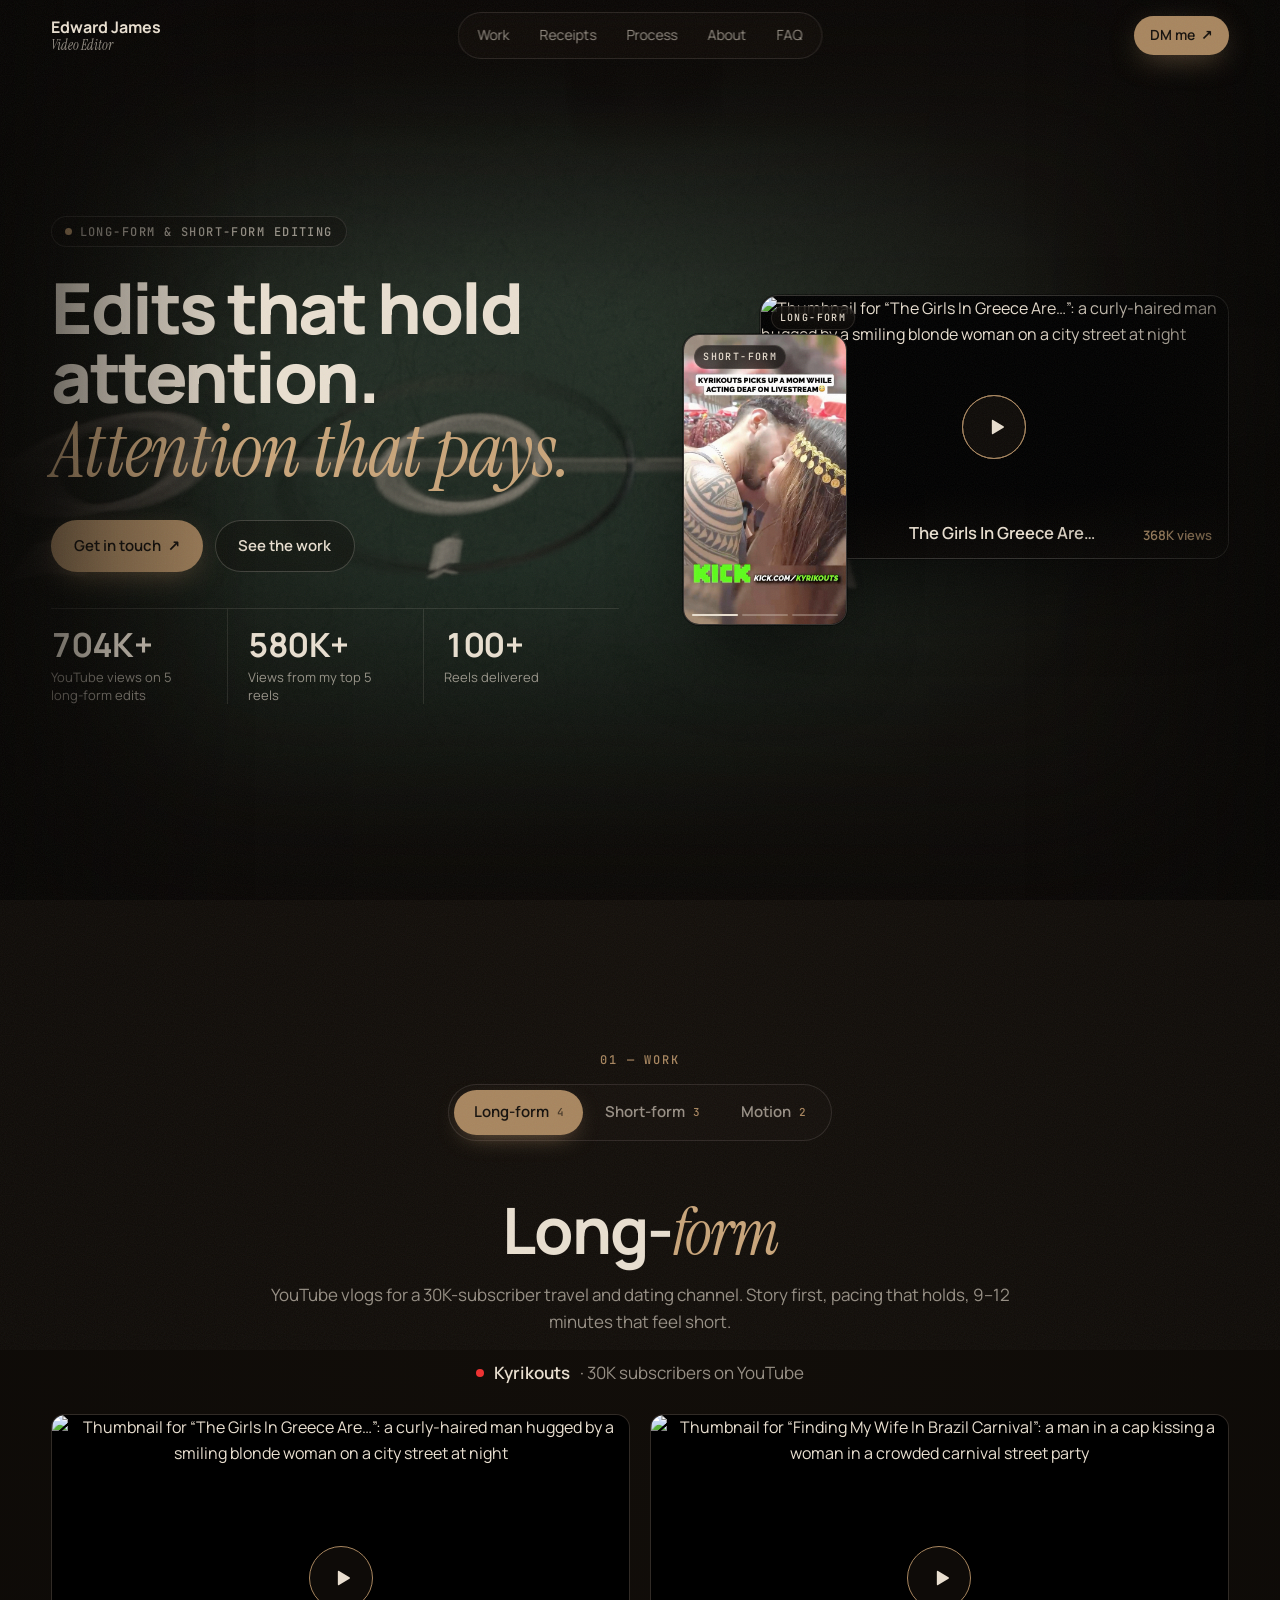
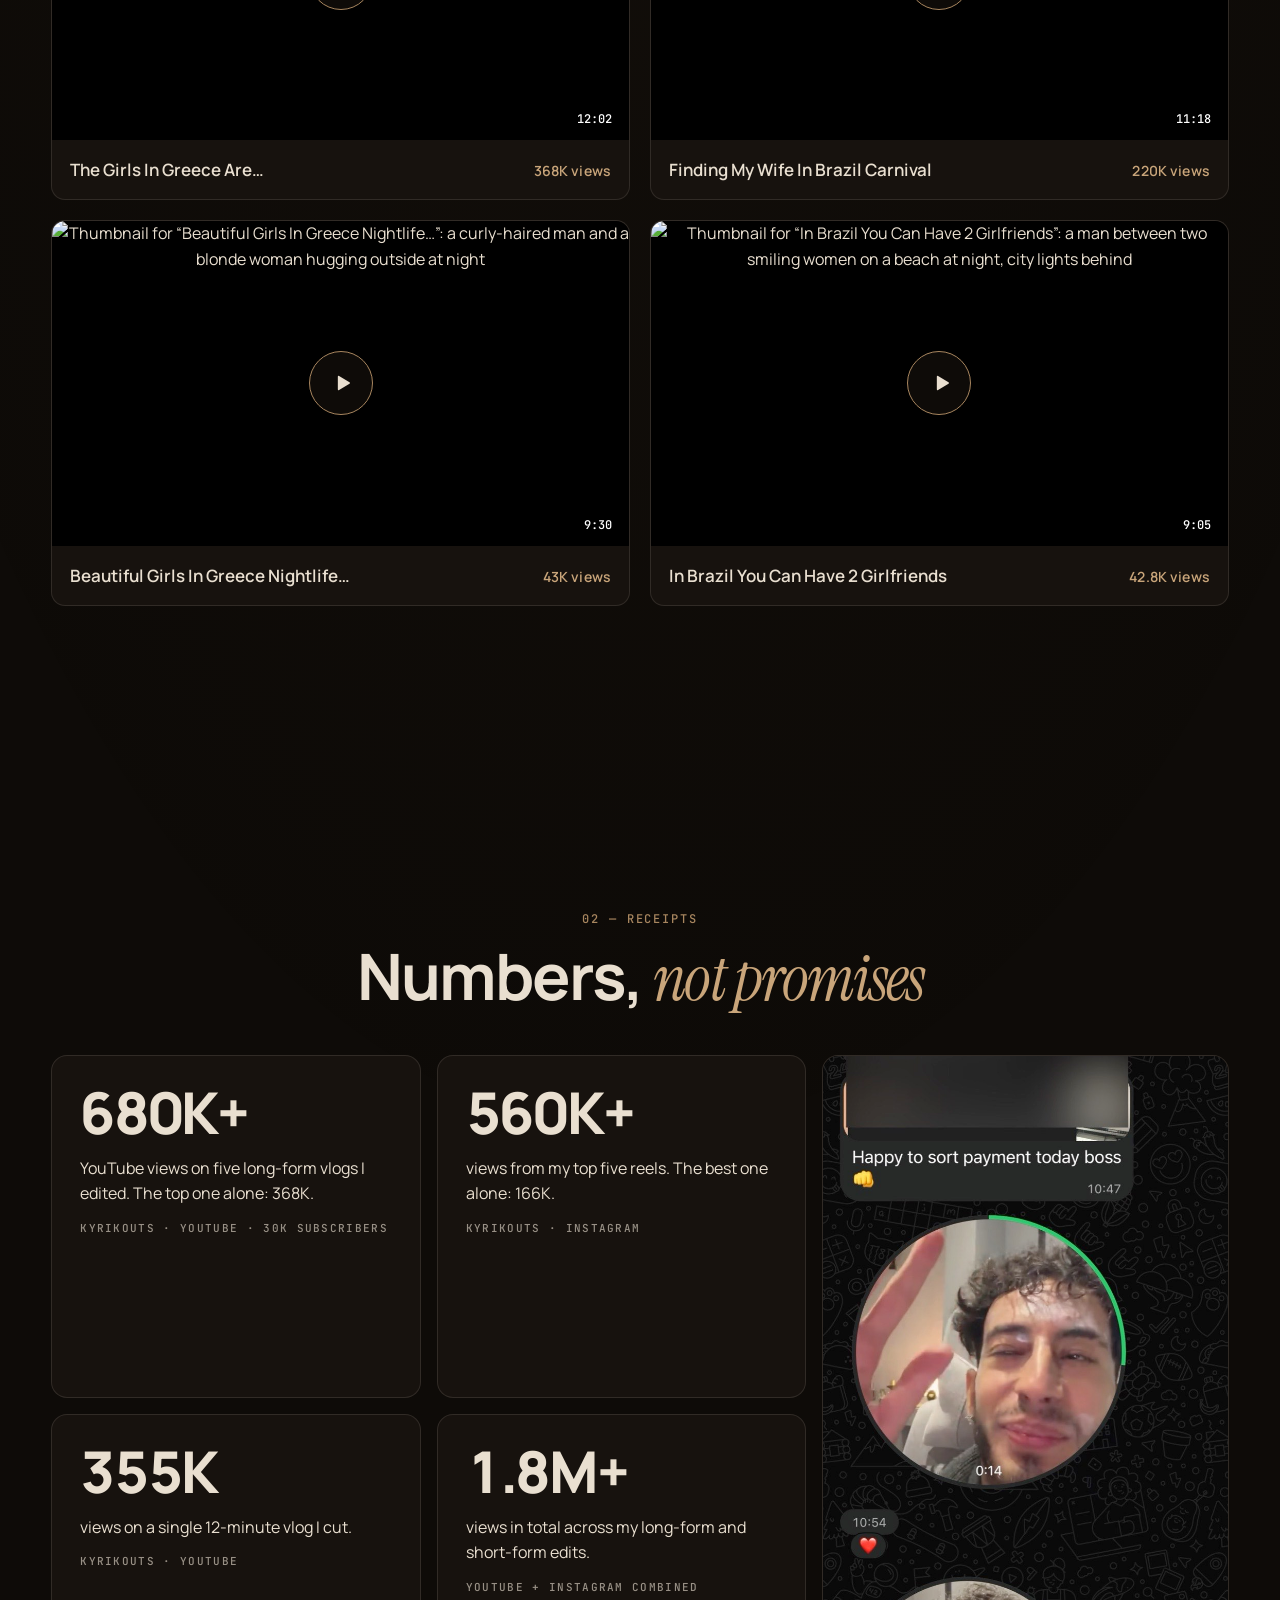
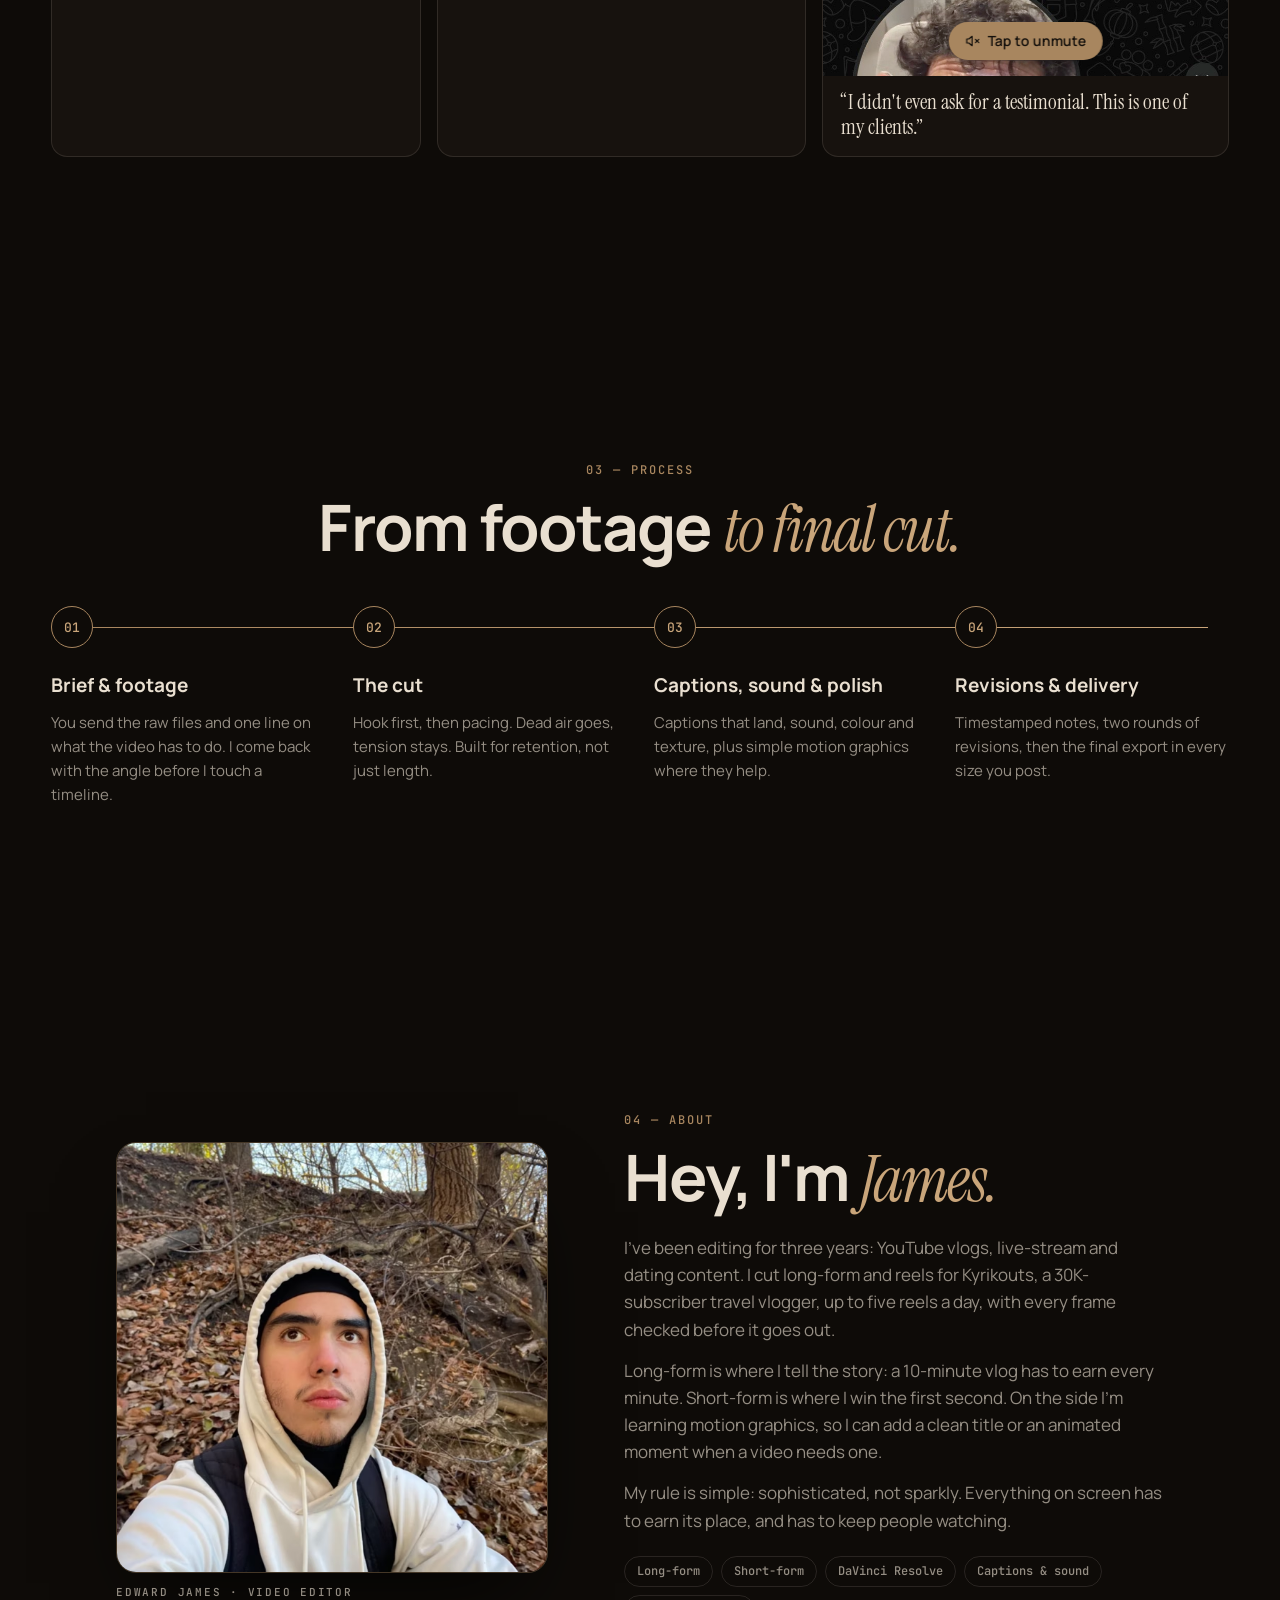
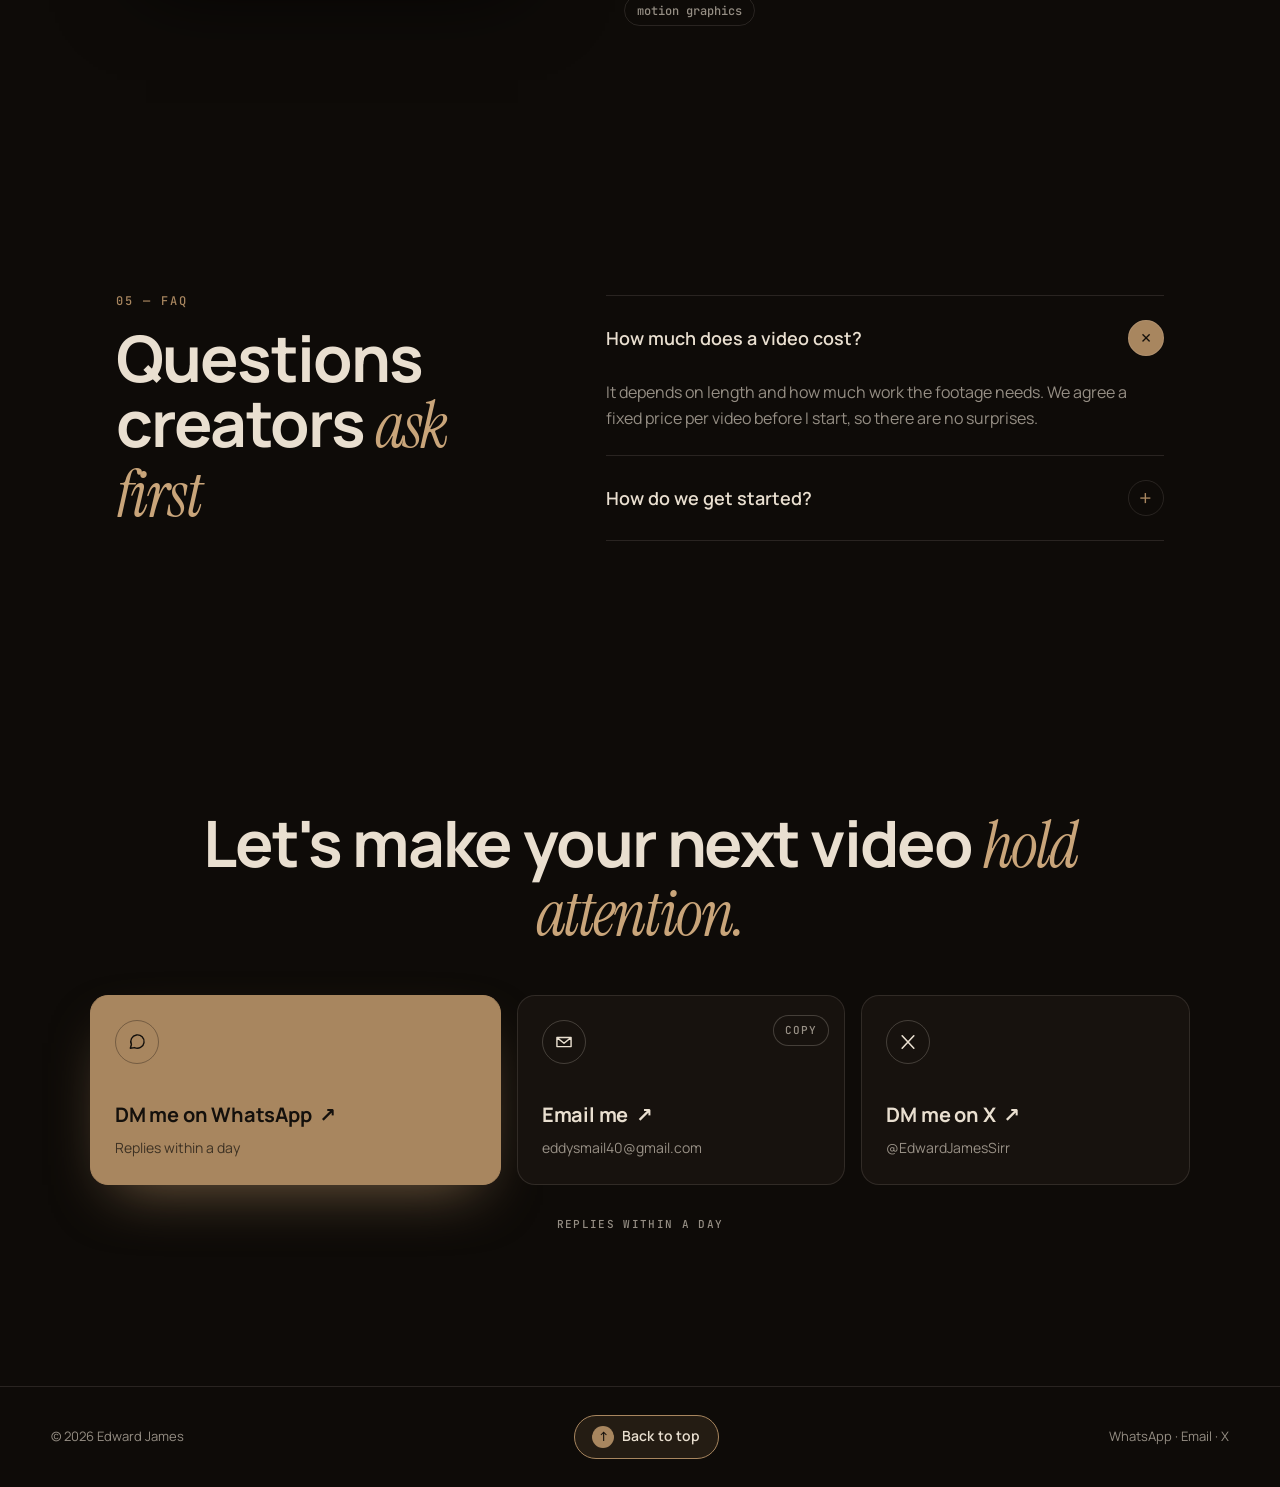
==== index.html @ 80177b82 "Add files via upload" ====
<!doctype html>
<html lang="en">
<head>
<meta charset="utf-8">
<meta name="viewport" content="width=device-width, initial-scale=1">
<title>Edward James — Video Editor for YouTube Long-form &amp; Reels</title>
<meta name="description" content="Video editor for YouTube creators: long-form vlogs and short-form reels. 704K+ YouTube views on 5 long-form edits.">
<meta name="author" content="Edward James">
<!-- TODO(James): once the site has its real web address, replace YOUR-DOMAIN below, then remove the comment markers
     so these three lines go live (search engines and link previews need full https:// addresses):
<link rel="canonical" href="https://YOUR-DOMAIN/">
<meta property="og:url" content="https://YOUR-DOMAIN/">
<meta property="og:image" content="https://YOUR-DOMAIN/img/pool-payoff.jpg">
     and change twitter:image below to https://YOUR-DOMAIN/img/pool-payoff.jpg too. Then delete the relative og:image line below. -->
<meta property="og:type" content="website">
<meta property="og:site_name" content="Edward James — Video Editor">
<meta property="og:locale" content="en_US">
<meta property="og:title" content="Edward James — Video Editor">
<meta property="og:description" content="Edits that hold attention. Attention that pays. 704K+ YouTube views on 5 long-form edits.">
<meta property="og:image" content="img/pool-payoff.jpg">
<meta property="og:image:width" content="1400">
<meta property="og:image:height" content="787">
<meta property="og:image:alt" content="“Motion that feels right.” title card with @EdwardJamesSirr over a dark pool table">
<meta name="twitter:card" content="summary_large_image">
<meta name="twitter:creator" content="@EdwardJamesSirr">
<meta name="twitter:title" content="Edward James — Video Editor">
<meta name="twitter:description" content="Edits that hold attention. Attention that pays. 704K+ YouTube views on 5 long-form edits.">
<meta name="twitter:image" content="img/pool-payoff.jpg">
<meta name="theme-color" content="#0E0B08">
<!-- TODO(James): once the domain is known, add "url": "https://YOUR-DOMAIN/" to both entries below, and "image": "https://YOUR-DOMAIN/img/james-portrait.jpg" to the Person -->
<script type="application/ld+json">
{
 "@context": "https://schema.org",
 "@graph": [
  {
   "@type": "Person",
   "@id": "#person",
   "name": "Edward James",
   "jobTitle": "Video Editor",
   "description": "Video editor with three years of experience editing YouTube vlogs, live-stream and dating content. Edits long-form videos and reels for Kyrikouts, a 30K-subscriber travel vlogger.",
   "email": "mailto:eddysmail40@gmail.com",
   "sameAs": [
    "https://x.com/EdwardJamesSirr"
   ],
   "knowsAbout": [
    "Long-form video editing",
    "Short-form video editing",
    "DaVinci Resolve",
    "Captions",
    "Sound",
    "Motion graphics"
   ]
  },
  {
   "@type": "ProfessionalService",
   "@id": "#service",
   "name": "Edward James — Video Editor",
   "description": "Long-form and short-form video editing for creators. Two rounds of revisions on every long-form video.",
   "founder": {
    "@id": "#person"
   },
   "email": "mailto:eddysmail40@gmail.com",
   "sameAs": [
    "https://x.com/EdwardJamesSirr",
    "https://wa.me/526651660117"
   ],
   "serviceType": [
    "Long-form YouTube video editing",
    "Short-form reel editing",
    "Motion graphics"
   ]
  }
 ]
}
</script>
<link rel="icon" href="data:image/svg+xml,%3Csvg xmlns='http://www.w3.org/2000/svg' viewBox='0 0 64 64'%3E%3Crect width='64' height='64' rx='14' fill='%2314100C'/%3E%3Ctext x='50%25' y='56%25' text-anchor='middle' dominant-baseline='middle' font-family='Georgia,serif' font-style='italic' font-size='34' fill='%23C9A57A'%3EEJ%3C/text%3E%3C/svg%3E">
<link rel="preconnect" href="https://fonts.googleapis.com">
<link rel="preconnect" href="https://fonts.gstatic.com" crossorigin>
<link rel="preconnect" href="https://i.ytimg.com">
<!-- the one image worth fetching first: the big thumbnail on the first screen -->
<link rel="preload" as="image" href="https://i.ytimg.com/vi_webp/gHMUC5wiWVQ/maxresdefault.webp" fetchpriority="high">
<link href="https://fonts.googleapis.com/css2?family=Instrument+Serif:ital@0;1&family=Manrope:wght@400;500;600;700;800&family=JetBrains+Mono:wght@400;500&display=swap" rel="stylesheet">
<link rel="stylesheet" href="style.css?v=26">
</head>
<body>
<!-- icons, drawn once and reused -->
<svg width="0" height="0" style="position:absolute" aria-hidden="true">
  <symbol id="i-play" viewBox="0 0 24 24"><path fill="currentColor" d="M7 4.5v15a1 1 0 0 0 1.5.86l12.5-7.5a1 1 0 0 0 0-1.72L8.5 3.64A1 1 0 0 0 7 4.5z"/></symbol>
  <symbol id="i-mute" viewBox="0 0 24 24"><path fill="none" stroke="currentColor" stroke-width="1.8" stroke-linecap="round" stroke-linejoin="round" d="M11 5 6 9H3v6h3l5 4V5zM16 9.5l5 5M21 9.5l-5 5"/></symbol>
  <symbol id="i-sound" viewBox="0 0 24 24"><path fill="none" stroke="currentColor" stroke-width="1.8" stroke-linecap="round" stroke-linejoin="round" d="M11 5 6 9H3v6h3l5 4V5zM15.5 8.5a5 5 0 0 1 0 7M18.5 5.5a9 9 0 0 1 0 13"/></symbol>
  <symbol id="i-expand" viewBox="0 0 24 24"><path fill="none" stroke="currentColor" stroke-width="1.8" stroke-linecap="round" stroke-linejoin="round" d="M14 4h6v6M20 4l-7 7M10 20H4v-6M4 20l7-7"/></symbol>
  <symbol id="i-close" viewBox="0 0 24 24"><path fill="none" stroke="currentColor" stroke-width="1.8" stroke-linecap="round" d="M5 5l14 14M19 5 5 19"/></symbol>
  <symbol id="i-left" viewBox="0 0 24 24"><path fill="none" stroke="currentColor" stroke-width="1.8" stroke-linecap="round" stroke-linejoin="round" d="M15 5l-7 7 7 7"/></symbol>
  <symbol id="i-right" viewBox="0 0 24 24"><path fill="none" stroke="currentColor" stroke-width="1.8" stroke-linecap="round" stroke-linejoin="round" d="M9 5l7 7-7 7"/></symbol>
  <symbol id="i-chat" viewBox="0 0 24 24"><path fill="none" stroke="currentColor" stroke-width="1.7" stroke-linecap="round" stroke-linejoin="round" d="M4 19.5 5.3 15A8 8 0 1 1 9 18.7L4 19.5z"/></symbol>
  <symbol id="i-mail" viewBox="0 0 24 24"><path fill="none" stroke="currentColor" stroke-width="1.7" stroke-linecap="round" stroke-linejoin="round" d="M3.5 6.5h17v11h-17zM4 7l8 6.5L20 7"/></symbol>
  <symbol id="i-x" viewBox="0 0 24 24"><path fill="none" stroke="currentColor" stroke-width="1.9" stroke-linecap="round" d="M5 4.5l14 15M19 4.5l-14 15"/></symbol>
</svg>

<div class="grain" aria-hidden="true"></div>
<div class="side-vignette" aria-hidden="true"></div>
<div class="tc hide" aria-hidden="true"><b>00:00:00:00</b><span>Intro</span></div>

<header class="nav" id="nav">
  <a class="brand" href="#top">Edward James<small>Video Editor</small></a>
  <nav class="links" aria-label="Sections">
    <span class="pill" aria-hidden="true"></span>
    <a href="#work">Work</a><a href="#receipts">Receipts</a><a href="#process">Process</a><a href="#about">About</a><a href="#faq">FAQ</a>
  </nav>
  <div class="nav-right">
    <a class="btn btn-solid btn-sm" href="https://wa.me/526651660117" target="_blank" rel="noopener">DM me <span class="arr">↗</span></a>
    <button class="burger" type="button" aria-label="Open menu" aria-expanded="false" aria-controls="menu"><span></span><span></span></button>
  </div>
</header>

<div class="menu" id="menu" aria-hidden="true">
  <nav aria-label="Menu">
    <a href="#work" style="--i:0"><small>01</small>Work</a>
    <a href="#receipts" style="--i:1"><small>02</small>Receipts</a>
    <a href="#process" style="--i:2"><small>03</small>Process</a>
    <a href="#about" style="--i:3"><small>04</small>About</a>
    <a href="#faq" style="--i:4"><small>05</small>FAQ</a>
    <a href="#contact" style="--i:5"><small>06</small>Get in touch</a>
  </nav>
  <a class="btn btn-solid" href="https://wa.me/526651660117" target="_blank" rel="noopener">DM me on WhatsApp <span class="arr">↗</span></a>
</div>

<!-- phone only: contact bar within thumb reach -->
<div class="dock"><a class="btn btn-ghost" href="#work">See the work</a><a class="btn btn-solid" href="https://wa.me/526651660117" target="_blank" rel="noopener">DM me on WhatsApp <span class="arr">↗</span></a></div>

<main>
<section class="hero" id="top">
  <div class="hero-bg" aria-hidden="true"><img src="img/pool-crane.jpg" alt="" width="1400" height="787" decoding="async"></div>
  <div class="hero-grid">
    <div class="hero-copy">
      <p class="badge"><span class="dot"></span>Long-form &amp; short-form editing</p>
      <h1><span class="ln"><span>Edits that hold attention.</span></span><span class="ln"><span><em>Attention that pays.</em></span></span></h1>
      <div class="ctas">
        <a class="btn btn-solid" href="#contact">Get in touch <span class="arr">↗</span></a>
        <a class="btn btn-ghost" href="#work">See the work</a>
      </div>
    </div>
    <div class="hero-visual" id="heroVisual">
      <button class="hv hv-wide" type="button" data-open="long:0" aria-label="Play The Girls In Greece Are…">
        <img src="https://i.ytimg.com/vi_webp/gHMUC5wiWVQ/maxresdefault.webp" alt="Thumbnail for “The Girls In Greece Are…”: a curly-haired man hugged by a smiling blonde woman on a city street at night" width="1280" height="720" fetchpriority="high">
        <span class="hv-tag">Long-form</span>
        <span class="play"><svg><use href="#i-play"/></svg></span>
        <span class="hv-cap"><b>The Girls In Greece Are…</b><span>368K views</span></span>
      </button>
      <button class="hv hv-tall" type="button" data-open="short:0" aria-label="Open short-form reel">
        <video class="auto" src="video/reel-br21.mp4" poster="img/poster-reel-br21-opt.jpg" muted loop playsinline webkit-playsinline disablepictureinpicture disableremoteplayback preload="metadata"></video>
        <span class="hv-tag">Short-form</span>
        <span class="hv-bars" aria-hidden="true"><i></i><i></i><i></i></span>
      </button>
    </div>
    <div class="stats">
      <div class="stat"><b data-count>704K+</b><span>YouTube views on 5 long-form edits</span></div>
      <div class="stat"><b data-count>580K+</b><span>Views from my top 5 reels</span></div>
      <div class="stat"><b>100+</b><span>Reels delivered</span></div>
    </div>
  </div>
</section>

<div class="paper">
<section class="work" id="work">
  <p class="kicker">01 — Work</p>
  <div class="tabs" role="tablist" aria-label="Type of work">
    <span class="tab-pill" aria-hidden="true"></span>
    <button role="tab" type="button" id="tab-long" data-tab="long" aria-controls="panel-long" aria-selected="true">Long-form <i>4</i></button>
    <button role="tab" type="button" id="tab-short" data-tab="short" aria-controls="panel-short" aria-selected="false" tabindex="-1">Short-form <i>3</i></button>
    <button role="tab" type="button" id="tab-motion" data-tab="motion" aria-controls="panel-motion" aria-selected="false" tabindex="-1">Motion <i>2</i></button>
  </div>

  <div class="panel" id="panel-long" role="tabpanel" aria-labelledby="tab-long">
    <header class="sec-head"><h2>Long-<em>form</em></h2><p class="lede">YouTube vlogs for a 30K-subscriber travel and dating channel. Story first, pacing that holds, 9–12 minutes that feel short.</p></header>
    <p class="channel"><span class="ch-dot"></span>Kyrikouts <span>· 30K subscribers on YouTube</span></p>
    <div class="yt-grid">
      <figure class="yt" data-id="gHMUC5wiWVQ" data-title="The Girls In Greece Are…" data-meta="368K views"><button class="yt-play" type="button" aria-label="Play The Girls In Greece Are…"><img src="https://i.ytimg.com/vi_webp/gHMUC5wiWVQ/maxresdefault.webp" alt="Thumbnail for “The Girls In Greece Are…”: a curly-haired man hugged by a smiling blonde woman on a city street at night" width="1280" height="720" loading="lazy" decoding="async"><span class="play"><svg><use href="#i-play"/></svg></span><span class="yt-len">12:02</span></button><figcaption><b>The Girls In Greece Are…</b><span>368K views</span></figcaption></figure>
      <figure class="yt" data-id="cACDDoXL3iA" data-title="Finding My Wife In Brazil Carnival" data-meta="220K views"><button class="yt-play" type="button" aria-label="Play Finding My Wife In Brazil Carnival"><img src="https://i.ytimg.com/vi/cACDDoXL3iA/hqdefault.jpg" alt="Thumbnail for “Finding My Wife In Brazil Carnival”: a man in a cap kissing a woman in a crowded carnival street party" width="480" height="360" loading="lazy" decoding="async"><span class="play"><svg><use href="#i-play"/></svg></span><span class="yt-len">11:18</span></button><figcaption><b>Finding My Wife In Brazil Carnival</b><span>220K views</span></figcaption></figure>
      <figure class="yt" data-id="vGxY3tZW05o" data-title="Beautiful Girls In Greece Nightlife…" data-meta="43K views"><button class="yt-play" type="button" aria-label="Play Beautiful Girls In Greece Nightlife…"><img src="https://i.ytimg.com/vi/vGxY3tZW05o/hqdefault.jpg" alt="Thumbnail for “Beautiful Girls In Greece Nightlife…”: a curly-haired man and a blonde woman hugging outside at night" width="480" height="360" loading="lazy" decoding="async"><span class="play"><svg><use href="#i-play"/></svg></span><span class="yt-len">9:30</span></button><figcaption><b>Beautiful Girls In Greece Nightlife…</b><span>43K views</span></figcaption></figure>
      <figure class="yt" data-id="by2yaOB07Ww" data-title="In Brazil You Can Have 2 Girlfriends" data-meta="42.8K views"><button class="yt-play" type="button" aria-label="Play In Brazil You Can Have 2 Girlfriends"><img src="https://i.ytimg.com/vi/by2yaOB07Ww/hqdefault.jpg" alt="Thumbnail for “In Brazil You Can Have 2 Girlfriends”: a man between two smiling women on a beach at night, city lights behind" width="480" height="360" loading="lazy" decoding="async"><span class="play"><svg><use href="#i-play"/></svg></span><span class="yt-len">9:05</span></button><figcaption><b>In Brazil You Can Have 2 Girlfriends</b><span>42.8K views</span></figcaption></figure>
    </div>
    <div class="dots" aria-hidden="true"><i class="on"></i><i></i><i></i><i></i></div>
  </div>

  <div class="panel" id="panel-short" role="tabpanel" aria-labelledby="tab-short" hidden>
    <header class="sec-head"><h2>Short-<em>form</em></h2><p class="lede">Vertical reels for the same creator's Instagram: hooks in the first second, captions that land, cut for retention.</p></header>
    <div class="reel-grid">
      <figure class="clip tall" data-src="video/reel-br21.mp4" data-poster="img/poster-reel-br21-opt.jpg" data-title="Picks up a mom while acting deaf" data-meta="166K+ views"><div class="clip-media"><video class="auto" src="video/reel-br21.mp4" data-poster-late="img/poster-reel-br21-opt.jpg" muted loop playsinline webkit-playsinline disablepictureinpicture disableremoteplayback preload="none"></video><button class="expand" type="button" aria-label="Open full screen"><svg><use href="#i-expand"/></svg></button><button class="snd" type="button" aria-label="Unmute" aria-pressed="false"><span class="snd-off"><svg><use href="#i-mute"/></svg></span><span class="snd-on"><svg><use href="#i-sound"/></svg></span></button></div><figcaption><b>Picks up a mom while acting deaf</b><span>166K+ views</span></figcaption></figure>
      <figure class="clip tall" data-src="video/reel-br42.mp4" data-poster="img/poster-reel-br42-opt.jpg" data-title="Kisses 2 girls in under 30 seconds" data-meta="113K+ views"><div class="clip-media"><video class="auto" src="video/reel-br42.mp4" data-poster-late="img/poster-reel-br42-opt.jpg" muted loop playsinline webkit-playsinline disablepictureinpicture disableremoteplayback preload="none"></video><button class="expand" type="button" aria-label="Open full screen"><svg><use href="#i-expand"/></svg></button><button class="snd" type="button" aria-label="Unmute" aria-pressed="false"><span class="snd-off"><svg><use href="#i-mute"/></svg></span><span class="snd-on"><svg><use href="#i-sound"/></svg></span></button></div><figcaption><b>Kisses 2 girls in under 30 seconds</b><span>113K+ views</span></figcaption></figure>
      <figure class="clip tall" data-src="video/reel-br40.mp4" data-poster="img/poster-reel-br40-opt.jpg" data-title="Kisses 4 girls in just 7 minutes" data-meta="83.8K+ views"><div class="clip-media"><video class="auto" src="video/reel-br40.mp4" data-poster-late="img/poster-reel-br40-opt.jpg" muted loop playsinline webkit-playsinline disablepictureinpicture disableremoteplayback preload="none"></video><button class="expand" type="button" aria-label="Open full screen"><svg><use href="#i-expand"/></svg></button><button class="snd" type="button" aria-label="Unmute" aria-pressed="false"><span class="snd-off"><svg><use href="#i-mute"/></svg></span><span class="snd-on"><svg><use href="#i-sound"/></svg></span></button></div><figcaption><b>Kisses 4 girls in just 7 minutes</b><span>83.8K+ views</span></figcaption></figure>
    </div>
    <div class="dots" aria-hidden="true"><i class="on"></i><i></i><i></i></div>
  </div>

  <div class="panel" id="panel-motion" role="tabpanel" aria-labelledby="tab-motion" hidden>
    <header class="sec-head side-head"><p class="kicker">On the side</p><h3>A little <em>motion</em></h3><p class="lede">Something I'm learning alongside the editing: small motion pieces in DaVinci Resolve. I bring it into a video when it helps, like a clean title, a graph or an animated moment, never just for show.</p></header>
    <div class="side-row">
      <figure class="clip wide" data-src="video/launch-full.mp4" data-poster="img/poster-launch-full-opt.jpg" data-title="James Launch" data-silent><div class="clip-media"><video class="auto" src="video/launch-full.mp4" data-poster-late="img/poster-launch-full-opt.jpg" muted loop playsinline webkit-playsinline disablepictureinpicture disableremoteplayback preload="none"></video><button class="expand" type="button" aria-label="Open full screen"><svg><use href="#i-expand"/></svg></button></div><figcaption>James Launch</figcaption></figure>
      <figure class="clip wide" data-src="video/pool-table.mp4" data-poster="img/poster-pool-table-opt.jpg" data-title="Motion that feels right" data-silent><div class="clip-media"><video class="auto" src="video/pool-table.mp4" data-poster-late="img/poster-pool-table-opt.jpg" muted loop playsinline webkit-playsinline disablepictureinpicture disableremoteplayback preload="none"></video><button class="expand" type="button" aria-label="Open full screen"><svg><use href="#i-expand"/></svg></button></div><figcaption>Motion that <em>feels</em> right</figcaption></figure>
    </div>
  </div>
</section>

<section class="receipts" id="receipts">
  <header class="sec-head"><p class="kicker">02 — Receipts</p><h2>Numbers, <em>not promises</em></h2></header>
  <div class="receipt-grid">
    <article class="card glow"><p class="big" data-count>704K+</p><p>YouTube views on five long-form vlogs I edited. The top one alone: 368K.</p><p class="meta">Kyrikouts · YouTube · 30K subscribers</p></article>
    <article class="card glow"><p class="big" data-count>580K+</p><p>views from my top five reels. The best one alone: 166K.</p><p class="meta">Kyrikouts · Instagram</p></article>
    <article class="card glow"><p class="big" data-count>368K</p><p>views on a single 12-minute vlog I cut.</p><p class="meta">Kyrikouts · YouTube</p></article>
    <article class="card glow"><p class="big big-land" data-count data-decimals="1" data-dur="950">1.8M+</p><p>views in total across my long-form and short-form edits.</p><p class="meta">YouTube + Instagram combined</p></article>
    <figure class="card quote video-card"><div class="clip-media"><video class="auto" data-sound="on" src="video/testimonial.mp4" data-poster-late="img/client-voice-opt.jpg" muted loop playsinline webkit-playsinline disablepictureinpicture disableremoteplayback preload="none"></video><button class="snd snd-big" type="button" aria-label="Unmute" aria-pressed="false"><span class="snd-off"><svg><use href="#i-mute"/></svg> Tap to unmute</span><span class="snd-on"><svg><use href="#i-sound"/></svg> Sound on</span></button></div><figcaption><p>“I didn't even ask for a testimonial. This is one of my clients.”</p></figcaption></figure>
  </div>
</section>

<section class="process" id="process">
  <header class="sec-head"><p class="kicker">03 — Process</p><h2>From footage <em>to final cut.</em></h2></header>
  <ol class="steps">
    <span class="rail" aria-hidden="true"><i></i></span>
    <li><span class="n">01</span><h3>Brief &amp; footage</h3><p>You send the raw files and one line on what the video has to do. I come back with the angle before I touch a timeline.</p></li>
    <li><span class="n">02</span><h3>The cut</h3><p>Hook first, then pacing. Dead air goes, tension stays. Built for retention, not just length.</p></li>
    <li><span class="n">03</span><h3>Captions, sound &amp; polish</h3><p>Captions that land, sound, colour and texture, plus simple motion graphics where they help.</p></li>
    <li><span class="n">04</span><h3>Revisions &amp; delivery</h3><p>Timestamped notes, two rounds of revisions, then the final export in every size you post.</p></li>
  </ol>
</section>

<section class="about" id="about">
  <figure class="portrait"><picture><source type="image/avif" srcset="img/james-portrait-600.avif 600w, img/james-portrait.avif 1000w" sizes="(max-width:640px) 190px, (max-width:860px) 340px, 470px"><img src="img/james-portrait.jpg" srcset="img/james-portrait-600.jpg 600w, img/james-portrait.jpg 1000w" sizes="(max-width:640px) 190px, (max-width:860px) 340px, 470px" alt="Edward James, video editor, in a white hoodie and black beanie in autumn woods" width="1000" height="1000" loading="lazy" decoding="async"></picture><figcaption>Edward James · Video Editor</figcaption></figure>
  <div class="about-copy">
    <p class="kicker">04 — About</p>
    <h2>Hey, I'm <em>James.</em></h2>
    <p>I've been editing for three years: YouTube vlogs, live-stream and dating content. I cut long-form and reels for Kyrikouts, a 30K-subscriber travel vlogger, up to five reels a day, with every frame checked before it goes out.</p>
    <p>Long-form is where I tell the story: a 10-minute vlog has to earn every minute. Short-form is where I win the first second. On the side I'm learning motion graphics, so I can add a clean title or an animated moment when a video needs one.</p>
    <p>My rule is simple: sophisticated, not sparkly. Everything on screen has to earn its place, and has to keep people watching.</p>
    <ul class="chips"><li>Long-form</li><li>Short-form</li><li>DaVinci Resolve</li><li>Captions &amp; sound</li><li>motion graphics</li></ul>
  </div>
</section>

<section class="faq" id="faq">
  <header class="sec-head"><p class="kicker">05 — FAQ</p><h2>Questions creators <em>ask first</em></h2></header>
  <div class="faq-list">
    <details open><summary>How much does a video cost?</summary><p>It depends on length and how much work the footage needs. We agree a fixed price per video before I start, so there are no surprises.</p></details>
    <details><summary>How do we get started?</summary><p>Message me on <a class="faq-link" href="https://wa.me/526651660117" target="_blank" rel="noopener">WhatsApp</a>, <a class="faq-link" href="mailto:eddysmail40@gmail.com">email</a> or <a class="faq-link" href="https://x.com/EdwardJamesSirr" target="_blank" rel="noopener">X</a>. Tell me what the video is about and what you want it to do. I'll reply within a day, and then you send me the footage.</p></details>
  </div>
</section>

<section class="final" id="contact">
  <h2>Let's make your next video <em>hold attention.</em></h2>
  <div class="contact-grid">
    <a class="contact-card primary" href="https://wa.me/526651660117" target="_blank" rel="noopener"><span class="ico"><svg><use href="#i-chat"/></svg></span><b>DM me on WhatsApp <span class="arr">↗</span></b><span class="sub">Replies within a day</span></a>
    <div class="contact-wrap">
      <a class="contact-card glow" href="mailto:eddysmail40@gmail.com"><span class="ico"><svg><use href="#i-mail"/></svg></span><b>Email me <span class="arr">↗</span></b><span class="sub">eddysmail40@gmail.com</span></a>
      <button class="copy" type="button" data-copy="eddysmail40@gmail.com">Copy</button>
    </div>
    <a class="contact-card glow" href="https://x.com/EdwardJamesSirr" target="_blank" rel="noopener"><span class="ico"><svg><use href="#i-x"/></svg></span><b>DM me on X <span class="arr">↗</span></b><span class="sub">@EdwardJamesSirr</span></a>
  </div>
  <p class="meta">Replies within a day</p>
</section>

<footer class="foot"><span>© 2026 Edward James</span><a class="totop" href="#top" aria-label="Back to top"><span class="totop-arrow" aria-hidden="true">↑</span>Back to top</a><span><a href="https://wa.me/526651660117" target="_blank" rel="noopener">WhatsApp</a> · <a href="mailto:eddysmail40@gmail.com">Email</a> · <a href="https://x.com/EdwardJamesSirr" target="_blank" rel="noopener">X</a></span></footer>
</div>
</main>

<!-- full-screen player -->
<div class="lb" id="lb" role="dialog" aria-modal="true" aria-label="Video player" aria-hidden="true">
  <button class="lb-btn lb-close" type="button" aria-label="Close"><svg><use href="#i-close"/></svg></button>
  <button class="lb-btn lb-prev" type="button" aria-label="Previous video"><svg><use href="#i-left"/></svg></button>
  <div class="lb-stage wide"></div>
  <button class="lb-btn lb-next" type="button" aria-label="Next video"><svg><use href="#i-right"/></svg></button>
  <p class="lb-cap"><b></b><span></span><i></i></p>
</div>

<script>
(()=>{
  const $=(s,r=document)=>r.querySelector(s), $$=(s,r=document)=>[...r.querySelectorAll(s)];
  const reduce=matchMedia('(prefers-reduced-motion:reduce)').matches;
  const vh=()=>innerHeight||document.documentElement.clientHeight;

  /* ---- reveal on scroll + autoplay clips on screen ---- */
  const rv=$$('.sec-head,.yt,.clip,.card,.steps li,.about-copy,.portrait,.faq-list,.final h2,.contact-grid>*,.tabs');
  rv.forEach(el=>{el.classList.add('rv');const sibs=[...el.parentElement.children].filter(c=>c.tagName===el.tagName);el.style.setProperty('--d',Math.min(sibs.indexOf(el),5)*70+'ms')});
  $$('.marquee .track').forEach(t=>{t.innerHTML+=t.innerHTML});
  const vids=$$('video.auto'), counts=$$('[data-count]'), steps=$('.steps');
  /* posters for videos you can't see yet (other tabs, the testimonial further down) load later, so the first screen loads faster on phones */
  const latePoster=v=>{if(v.dataset.posterLate){v.poster=v.dataset.posterLate;v.removeAttribute('data-poster-late')}};
  const lateBelow=$$('.receipts video[data-poster-late]');
  if('IntersectionObserver' in window){const pio=new IntersectionObserver(es=>es.forEach(e=>{if(e.isIntersecting){latePoster(e.target);pio.unobserve(e.target)}}),{rootMargin:'900px 0px'});lateBelow.forEach(v=>pio.observe(v))}else lateBelow.forEach(latePoster);
  addEventListener('load',()=>{const c=navigator.connection;if(c&&c.saveData)return;setTimeout(()=>$$('.panel video[data-poster-late]').forEach(latePoster),2500)});
  let lbOpen=false;
  function onScreen(el,frac,side){const r=el.getBoundingClientRect();if(!r.width||!r.height)return false;const h=vh(),w=innerWidth;const vis=Math.min(r.bottom,h)-Math.max(r.top,0);const visX=Math.min(r.right,w)-Math.max(r.left,0);return vis>Math.min(r.height,h)*frac&&(!side||visX>r.width*.5)}
  function check(){
    rv.forEach(el=>{if(!el.classList.contains('in')&&onScreen(el,.08))el.classList.add('in')});
    if(steps&&!steps.classList.contains('in')&&onScreen(steps,.25))steps.classList.add('in');
    counts.forEach(el=>{if(!el.dataset.done&&onScreen(el,.5))countUp(el)});
    vids.forEach(v=>{if(!lbOpen&&onScreen(v,.35,true)){if(v.paused)start(v)}else if(!v.paused){v.pause()}});
  }
  /* numbers count up to exactly what's written in the page */
  function countUp(el){
    el.dataset.done=1;const m=el.textContent.trim().match(/^(\d+(?:\.\d+)?)(.*)$/);if(!m||reduce)return;
    const end=+m[1],suf=m[2],dec=+(el.dataset.decimals||0),dur=+(el.dataset.dur||1400),t0=performance.now();
    (function tick(t){const p=Math.min((t-t0)/dur,1),e=1-Math.pow(1-p,4);el.textContent=(end*e).toFixed(dec)+suf;
      if(p<1)requestAnimationFrame(tick);
      else{el.textContent=m[0];
        /* the big total lands with a quick blur-out and a bouncy pop back in */
        if(el.classList.contains('big-land')){const card=el.closest('.card');[el,card].forEach(x=>{if(x){x.classList.remove('landed');void x.offsetWidth;x.classList.add('landed')}})}}})(t0);
  }
  /* the testimonial tries to play WITH sound; browsers only allow that after a tap/click,
     so if it's blocked it plays muted and the button stays up. First tap anywhere turns the sound on. */
  let userMuted=false, tapped=false;
  function setBtn(v){const b=v.parentElement.querySelector('.snd');if(!b)return;b.setAttribute('aria-pressed',String(!v.muted));b.setAttribute('aria-label',v.muted?'Unmute':'Mute')}
  /* phones/tablets: the testimonial plays muted until you tap it or its button. Forcing sound on there
     made it stop/start (and jump) while you scrolled past it, because a scroll isn't a real tap. */
  const finePointer=matchMedia('(hover:hover) and (pointer:fine)').matches;
  function start(v){
    if(finePointer&&v.dataset.sound==='on'&&!userMuted){v.muted=false;v.play().then(()=>setBtn(v)).catch(()=>{v.muted=true;setBtn(v);v.play().catch(()=>{})})}
    else v.play().catch(()=>{});
  }
  if(finePointer)['pointerdown','keydown'].forEach(ev=>addEventListener(ev,()=>{if(tapped)return;tapped=true;
    vids.filter(v=>v.dataset.sound==='on'&&!v.paused&&v.muted&&!userMuted).forEach(v=>{v.muted=false;setBtn(v)})},{passive:true}));
  if('IntersectionObserver' in window){const io=new IntersectionObserver(check,{threshold:[0,.1,.35,.6]});rv.concat(vids,counts).forEach(el=>io.observe(el))}
  $$('.reel-grid,.yt-grid').forEach(g=>{
    const clips=[...g.children],dots=$$('.dots i',g.parentElement);
    /* swiping stays light: only the dots move while your finger moves (once per frame);
       videos start/stop once the swipe has settled, so nothing stutters mid-swipe */
    let raf=0,settle=0,best=-1;
    const dotsNow=()=>{raf=0;const mid=g.getBoundingClientRect().left+g.clientWidth/2;let b=0,bd=1e9;
      clips.forEach((c,k)=>{const r=c.getBoundingClientRect(),d=Math.abs(r.left+r.width/2-mid);if(d<bd){bd=d;b=k}});
      if(b!==best){best=b;dots.forEach((d,k)=>d.classList.toggle('on',k===b))}};
    g.addEventListener('scroll',()=>{
      if(!raf)raf=requestAnimationFrame(dotsNow);
      clearTimeout(settle);settle=setTimeout(check,160);
    },{passive:true});
    /* the dots under a swipe row can be tapped too, to jump straight to that video */
    dots.forEach((d,k)=>d.addEventListener('click',()=>{const c=clips[k];if(!c)return;
      const cr=c.getBoundingClientRect(),gr=g.getBoundingClientRect();
      g.scrollTo({left:g.scrollLeft+(cr.left+cr.width/2)-(gr.left+g.clientWidth/2),behavior:reduce?'auto':'smooth'})}));
  });
  /* safety net: never leave anything invisible */
  setTimeout(()=>rv.forEach(el=>{if(onScreen(el,0))el.classList.add('in')}),2000);
  /* tapping the testimonial video itself works like its sound button */
  $$('.video-card .clip-media').forEach(m=>m.addEventListener('click',e=>{if(e.target.closest('.snd'))return;const s=$('.snd',m);if(s)s.click()}));
  /* sound: tap the speaker; only one video plays sound at a time */
  function muteAll(){vids.forEach(o=>{o.muted=true;setBtn(o)})}
  $$('.snd').forEach(b=>b.addEventListener('click',e=>{
    e.stopPropagation();
    const v=b.parentElement.querySelector('video'),on=v.muted;
    muteAll();
    v.muted=!on;if(on)v.play().catch(()=>{});if(v.dataset.sound==='on')userMuted=!on;tapped=true;
    setBtn(v);
  }));

  /* ---- nav: background on scroll, highlight where you are ---- */
  const nav=$('#nav'), tc=$('.tc'), tcTime=$('.tc b'), tcName=$('.tc span'), pill=$('.pill'), navLinks=$$('.links a');
  const two=n=>String(n).padStart(2,'0'), dock=$('.dock'), work=$('#work');
  const secs=navLinks.map(a=>$(a.getAttribute('href')));
  function movePill(p,el){if(!el){p.classList.remove('show');return}p.style.width=el.offsetWidth+'px';p.style.transform='translateX('+el.offsetLeft+'px)';p.classList.add('show')}
  let current=null;
  function onScroll(){
    const y=scrollY, max=document.documentElement.scrollHeight-vh();
    nav.classList.toggle('scrolled',y>24);
    const p=max>0?Math.min(y/max,1):0;
    let act=null;secs.forEach((s,i)=>{if(s&&s.getBoundingClientRect().top<=vh()*.4)act=i});
    let name=act==null?'Intro':navLinks[act].textContent;
    const contact=$('#contact');if(contact&&contact.getBoundingClientRect().top<=vh()*.4){act=null;name='Contact'}
    /* the page as a one-minute timeline at 24 frames a second */
    const fr=Math.round(p*1440),sec=Math.floor(fr/24);
    tcTime.textContent='00:'+two(Math.floor(sec/60))+':'+two(sec%60)+':'+two(fr%24);
    if(tcName.textContent!==name)tcName.textContent=name;
    tc.classList.toggle('hide',y<vh()*.6||p>.985);
    /* phone bottom bar: shows once you're past the first screen, steps aside at the contact cards */
    /* …and also while you're in the Work section, so it doesn't cover the reels and their sound buttons */
    const wr=work.getBoundingClientRect(),inWork=wr.top<vh()*.6&&wr.bottom>vh()*.4;
    if(dock)dock.classList.toggle('show',y>vh()*.55&&!inWork&&!(contact&&contact.getBoundingClientRect().top<vh()*.8));
    if(act!==current){current=act;navLinks.forEach((a,i)=>a.classList.toggle('on',i===act));movePill(pill,act==null?null:navLinks[act])}
    check();
  }
  let ticking=false;
  addEventListener('scroll',()=>{if(ticking)return;ticking=true;requestAnimationFrame(()=>{ticking=false;onScroll()})},{passive:true});

  /* ---- phone menu ---- */
  const burger=$('.burger'), menu=$('#menu');
  function setMenu(open){document.body.classList.toggle('menu-open',open);document.body.classList.toggle('locked',open);burger.setAttribute('aria-expanded',String(open));burger.setAttribute('aria-label',open?'Close menu':'Open menu');menu.setAttribute('aria-hidden',String(!open))}
  burger.addEventListener('click',()=>setMenu(!document.body.classList.contains('menu-open')));
  $$('a',menu).forEach(a=>a.addEventListener('click',()=>setMenu(false)));

  /* ---- work tabs ---- */
  const tabs=$$('.tabs [role=tab]'), tabPill=$('.tab-pill');
  function selectTab(name,focus){
    const t=tabs.find(b=>b.dataset.tab===name);if(!t)return;
    $$('video[data-poster-late]',$('#'+t.getAttribute('aria-controls'))).forEach(latePoster);
    tabs.forEach(b=>{const on=b===t;b.setAttribute('aria-selected',String(on));b.tabIndex=on?0:-1;$('#'+b.getAttribute('aria-controls')).hidden=!on});
    movePill(tabPill,t);if(focus)t.focus();
    muteAll();requestAnimationFrame(check);
  }
  tabs.forEach((b,i)=>{
    b.addEventListener('click',()=>selectTab(b.dataset.tab));
    b.addEventListener('keydown',e=>{const d=e.key==='ArrowRight'?1:e.key==='ArrowLeft'?-1:0;if(!d)return;e.preventDefault();selectTab(tabs[(i+d+tabs.length)%tabs.length].dataset.tab,true)});
  });
  /* links like …/#short-form open that tab */
  const hashTabs={'#long-form':'long','#short-form':'short','#motion':'motion'};
  function fromHash(){const n=hashTabs[location.hash];if(n){selectTab(n);$('#work').scrollIntoView()}}
  addEventListener('hashchange',fromHash);

  /* ---- full-screen player ---- */
  const lb=$('#lb'), stage=$('.lb-stage'), cap=$('.lb-cap');
  const groups={
    long:$$('#panel-long .yt').map(f=>({type:'yt',id:f.dataset.id,title:f.dataset.title,meta:f.dataset.meta,shape:'wide'})),
    short:$$('#panel-short .clip').map(f=>({type:'mp4',src:f.dataset.src,poster:f.dataset.poster,title:f.dataset.title,meta:f.dataset.meta,shape:'tall'})),
    motion:$$('#panel-motion .clip').map(f=>({type:'mp4',src:f.dataset.src,poster:f.dataset.poster,title:f.dataset.title,shape:'wide',silent:true}))
  };
  let g=null, idx=0, lastFocus=null, hideCursor=()=>{};
  function render(){
    const it=groups[g][idx];
    stage.className='lb-stage '+it.shape;void stage.offsetWidth;stage.classList.add('swap');
    if(it.type==='yt')stage.innerHTML='<iframe src="https://www.youtube-nocookie.com/embed/'+it.id+'?autoplay=1&rel=0" title="'+it.title.replace(/"/g,'&quot;')+'" allow="autoplay; encrypted-media; picture-in-picture; fullscreen" allowfullscreen></iframe>';
    stage.style.backgroundImage='';
    if(it.type==='yt'){const f=$('iframe',stage),ok=()=>{f.classList.add('ready');stage.classList.remove('loading')};stage.style.backgroundImage='url(https://i.ytimg.com/vi/'+it.id+'/hqdefault.jpg)';stage.classList.add('loading');f.addEventListener('load',ok);setTimeout(ok,4000)}
    else{stage.innerHTML='<video src="'+it.src+'" poster="'+it.poster+'" autoplay loop playsinline webkit-playsinline disablepictureinpicture disableremoteplayback '+(it.silent?'muted':'controls')+'></video>';const v=$('video',stage);if(!it.silent){v.muted=false;v.play().catch(()=>{v.muted=true;v.play().catch(()=>{})})}}
    $('b',cap).textContent=it.title;$('span',cap).textContent=it.meta||'';$('i',cap).textContent=(idx+1)+' / '+groups[g].length;
  }
  function openLb(group,i){
    g=group;idx=i;lastFocus=document.activeElement;lbOpen=true;hideCursor();muteAll();vids.forEach(v=>v.pause());
    lb.classList.add('open');lb.setAttribute('aria-hidden','false');document.body.classList.add('locked');render();$('.lb-close').focus();
  }
  function closeLb(){
    if(!lbOpen)return;lbOpen=false;lb.classList.remove('open');lb.setAttribute('aria-hidden','true');document.body.classList.remove('locked');
    stage.innerHTML='';if(lastFocus&&lastFocus.focus)lastFocus.focus();check();
  }
  function step(d){const n=groups[g].length;idx=(idx+d+n)%n;render()}
  $$('#panel-long .yt').forEach((f,i)=>$('button',f).addEventListener('click',()=>openLb('long',i)));
  const phone=()=>matchMedia('(max-width:640px)').matches;
  $$('#panel-short .clip').forEach((f,i)=>$('.clip-media',f).addEventListener('click',()=>{
    if(phone()){const s=$('.snd',f);if(s)s.click();return}
    openLb('short',i);
  }));
  $$('#panel-motion .clip').forEach((f,i)=>$('.clip-media',f).addEventListener('click',()=>{if(!phone())openLb('motion',i)}));
  $$('[data-open]').forEach(b=>b.addEventListener('click',()=>{
    const [gr,i]=b.dataset.open.split(':');
    /* on phones the small reel on the first screen takes you to the reels instead of a full-screen player */
    if(phone()&&gr==='short'){selectTab('short');$('#work').scrollIntoView({behavior:reduce?'auto':'smooth'});return}
    openLb(gr,+i);
  }));
  $('.lb-close').addEventListener('click',closeLb);
  $('.lb-prev').addEventListener('click',()=>step(-1));
  $('.lb-next').addEventListener('click',()=>step(1));
  lb.addEventListener('click',e=>{if(e.target===lb||e.target===cap)closeLb()});
  addEventListener('keydown',e=>{
    if(e.key==='Escape'){if(lbOpen)closeLb();else setMenu(false)}
    if(!lbOpen)return;
    if(e.key==='ArrowRight')step(1);if(e.key==='ArrowLeft')step(-1);
    if(e.key==='Tab'){const f=$$('.lb-btn',lb),a=document.activeElement;if(e.shiftKey&&a===f[0]){e.preventDefault();f[f.length-1].focus()}else if(!e.shiftKey&&a===f[f.length-1]){e.preventDefault();f[0].focus()}}
  });
  let tx=null;
  let ty=null;
  lb.addEventListener('touchstart',e=>{tx=e.touches[0].clientX;ty=e.touches[0].clientY},{passive:true});
  lb.addEventListener('touchend',e=>{if(tx==null)return;const dx=e.changedTouches[0].clientX-tx,dy=e.changedTouches[0].clientY-ty;tx=ty=null;
    if(Math.abs(dy)>80&&Math.abs(dy)>Math.abs(dx)*1.3){closeLb();return}
    if(Math.abs(dx)>60&&Math.abs(dx)>Math.abs(dy)*1.3)step(dx<0?1:-1)},{passive:true});

  /* ---- first screen: the small reel cuts through all the short-form reels ---- */
  (()=>{
    const btn=$('.hv-tall'),v=$('video',btn),bars=$$('.hv-bars i',btn),list=groups.short,conn=navigator.connection;
    if(!matchMedia('(hover:hover) and (pointer:fine)').matches||reduce||list.length<2||(conn&&conn.saveData)){$('.hv-bars',btn).hidden=true;return}
    let i=0,pre=null;
    const mark=()=>bars.forEach((b,k)=>{b.className=k<i?'done':k===i?'run':''});
    const preload=()=>{pre=document.createElement('video');pre.muted=true;pre.preload='auto';pre.src=list[(i+1)%list.length].src};
    function next(){
      if(lbOpen||document.hidden||!onScreen(v,.35,true))return;
      i=(i+1)%list.length;const it=list[i];btn.dataset.open='short:'+i;v.classList.add('cut');
      setTimeout(()=>{const show=()=>v.classList.remove('cut');v.poster=it.poster;v.src=it.src;v.addEventListener('playing',show,{once:true});setTimeout(show,1200);v.play().catch(()=>{});mark();preload()},280);
    }
    mark();setTimeout(preload,2500);setInterval(next,6000);
  })();

  /* back to top: jump straight up, no slow scroll */
  $$('.totop').forEach(b=>b.addEventListener('click',e=>{e.preventDefault();window.scrollTo({top:0,left:0,behavior:'instant'});history.replaceState(null,'',location.pathname+location.search)}));

  /* ---- small touches ---- */
  /* copy the email address */
  $$('.copy').forEach(b=>b.addEventListener('click',()=>{
    const done=()=>{b.textContent='Copied ✓';b.classList.add('done');setTimeout(()=>{b.textContent='Copy';b.classList.remove('done')},1800)};
    if(navigator.clipboard)navigator.clipboard.writeText(b.dataset.copy).then(done,()=>{});
  }));
  if(matchMedia('(hover:hover) and (pointer:fine)').matches&&!reduce){
    /* soft glow that follows the cursor on cards */
    $$('.glow').forEach(c=>c.addEventListener('pointermove',e=>{const r=c.getBoundingClientRect();c.style.setProperty('--gx',e.clientX-r.left+'px');c.style.setProperty('--gy',e.clientY-r.top+'px')}));
    /* hero cards drift a little with the cursor */
    const hero=$('.hero'), hvz=$('#heroVisual');
    hero.addEventListener('pointermove',e=>{hvz.style.setProperty('--mx',(e.clientX/innerWidth-.5).toFixed(3));hvz.style.setProperty('--my',(e.clientY/vh()-.5).toFixed(3))});
    hero.addEventListener('pointerleave',()=>{hvz.style.setProperty('--mx',0);hvz.style.setProperty('--my',0)});
    /* a round "Play" cursor over anything that opens a video */
    const cur=document.createElement('div');cur.className='cursor';cur.setAttribute('aria-hidden','true');cur.innerHTML='<span>Play</span>';document.body.appendChild(cur);document.body.classList.add('has-cursor');
    let cx=0,cy=0,px=0,py=0,curOn=false,raf=0;
    const loop=()=>{cx+=(px-cx)*.22;cy+=(py-cy)*.22;cur.style.transform='translate('+cx+'px,'+cy+'px)';raf=(curOn||Math.abs(px-cx)+Math.abs(py-cy)>.5)?requestAnimationFrame(loop):0};
    const setCur=on=>{curOn=on;cur.classList.toggle('on',on)};
    hideCursor=()=>setCur(false);
    addEventListener('pointermove',e=>{px=e.clientX;py=e.clientY;const t=e.target.closest?e.target:null;
      const on=!!t&&!lbOpen&&!!t.closest('.hv,.yt-play,.clip[data-src] .clip-media')&&!t.closest('.snd,.expand');
      if(on&&!curOn){cx=px;cy=py}setCur(on);if(!raf)raf=requestAnimationFrame(loop)},{passive:true});
    addEventListener('scroll',hideCursor,{passive:true});
    document.documentElement.addEventListener('pointerleave',hideCursor);
  }

  function layout(){movePill(tabPill,tabs.find(b=>b.getAttribute('aria-selected')==='true'));if(current!=null)movePill(pill,navLinks[current]);onScroll()}
  addEventListener('resize',layout);addEventListener('load',()=>{layout();fromHash()});
  if(document.fonts&&document.fonts.ready)document.fonts.ready.then(layout);
  layout();
})();
</script>
</body>
</html>
---- style.css ----
/* Edward James — portfolio. index.html + style.css for GitHub Pages.
   UI upgrade 2026-11-09: work-first hero, tracking nav + phone menu, tabbed gallery,
   full-screen player, contact cards. Colours, fonts, texture and copy unchanged. */
:root{
  --bg:#0E0B08;        /* darker espresso (James, 2026-11-02) */
  --bg-2:#17120E;
  --bg-3:#201912;
  --line:rgba(233,223,208,.12);
  --line-2:rgba(233,223,208,.22);
  --ink:#E9DFD0;       /* bone cream */
  --ink-2:rgba(233,223,208,.62);
  --accent:#A8865F;    /* bronze / sepia */
  --accent-2:#C9A57A;
  --sans:'Manrope',system-ui,sans-serif;
  --serif:'Instrument Serif',Georgia,serif;
  --mono:'JetBrains Mono',ui-monospace,monospace;
  --gut:clamp(16px,4vw,56px);
  --ease:cubic-bezier(.16,1,.3,1);
  interpolate-size:allow-keywords;
}
*{box-sizing:border-box;margin:0;padding:0}
a,button{-webkit-tap-highlight-color:transparent}
html{scroll-behavior:smooth;scroll-padding-top:76px}
body{background:var(--bg);color:var(--ink);font:400 16px/1.6 var(--sans);-webkit-font-smoothing:antialiased;overflow-x:hidden}
body.locked{overflow:hidden}
img,video{display:block;max-width:100%}
picture{display:contents}
a{color:inherit;text-decoration:none}
button{font:inherit;color:inherit;background:none;border:0;cursor:pointer}
em{font-family:var(--serif);font-style:italic;font-weight:400;color:var(--accent-2)}
:focus-visible{outline:2px solid var(--accent-2);outline-offset:3px;border-radius:6px}
::selection{background:var(--accent);color:#14100C}

/* film grain over everything, very subtle */
.grain{position:fixed;inset:-50%;pointer-events:none;z-index:50;opacity:.06;
  background-image:url("data:image/svg+xml,%3Csvg xmlns='http://www.w3.org/2000/svg' width='160' height='160'%3E%3Cfilter id='n'%3E%3CfeTurbulence type='fractalNoise' baseFrequency='.9' numOctaves='3' stitchTiles='stitch'/%3E%3C/filter%3E%3Crect width='100%25' height='100%25' filter='url(%23n)'/%3E%3C/svg%3E");
  animation:grain 1.2s steps(6) infinite}
@keyframes grain{0%{transform:translate(0,0)}20%{transform:translate(-3%,2%)}40%{transform:translate(2%,-3%)}60%{transform:translate(-2%,-1%)}80%{transform:translate(3%,3%)}100%{transform:translate(0,0)}}

/* timecode chip, like a timeline */
.tc{position:fixed;left:var(--gut);bottom:18px;z-index:38;display:flex;align-items:center;gap:10px;pointer-events:none;font:500 11px/1 var(--mono);letter-spacing:.12em;text-transform:uppercase;color:var(--ink-2);padding:.75em 1em;border:1px solid var(--line);border-radius:999px;background:rgba(14,11,8,.72);backdrop-filter:blur(10px);-webkit-backdrop-filter:blur(10px);transition:opacity .4s,transform .5s var(--ease)}
.tc b{font-weight:500;color:var(--ink);font-variant-numeric:tabular-nums}
.tc span{padding-left:10px;border-left:1px solid var(--line-2);color:var(--accent-2)}
.tc.hide{opacity:0;transform:translateY(10px)}

/* buttons */
.btn{display:inline-flex;align-items:center;justify-content:center;gap:.45em;padding:.85em 1.5em;border-radius:999px;font-weight:600;font-size:15px;transition:transform .5s var(--ease),background .3s,box-shadow .3s,border-color .3s;white-space:nowrap}
.btn:hover{transform:translateY(-2px)}
.btn:active{transform:translateY(0) scale(.97)}
.btn .arr{display:inline-block;transition:transform .5s var(--ease)}
.btn:hover .arr{transform:translate(2px,-2px)}
.btn-solid{background:var(--accent);color:#14100C;box-shadow:0 8px 30px -8px rgba(168,134,95,.6)}
.btn-solid:hover{background:var(--accent-2);box-shadow:0 12px 36px -8px rgba(201,165,122,.7)}
.btn-ghost{border:1px solid var(--line-2);color:var(--ink);background:rgba(14,11,8,.35);backdrop-filter:blur(8px)}
.btn-ghost:hover{border-color:var(--accent)}
.btn-sm{padding:.6em 1.15em;font-size:14px}

/* ---------- nav ---------- */
.nav{position:fixed;inset:0 0 auto 0;z-index:40;display:flex;align-items:center;justify-content:space-between;gap:16px;padding:16px var(--gut);border-bottom:1px solid transparent;transition:background .4s,border-color .4s,padding .4s var(--ease)}
.nav.scrolled{background:rgba(14,11,8,.74);backdrop-filter:blur(14px) saturate(1.2);-webkit-backdrop-filter:blur(14px) saturate(1.2);border-color:var(--line);padding-block:10px}
.brand{display:flex;flex-direction:column;font-weight:700;line-height:1.15;font-size:16px}
.brand small{font-family:var(--serif);font-style:italic;font-weight:400;font-size:14px;color:var(--ink-2)}
.links{position:absolute;left:50%;transform:translateX(-50%);display:flex;gap:2px;padding:5px;border:1px solid var(--line);border-radius:999px;background:rgba(20,16,12,.55);backdrop-filter:blur(12px);-webkit-backdrop-filter:blur(12px)}
.links a{position:relative;z-index:1;padding:.45em 1em;border-radius:999px;font-size:14px;color:var(--ink-2);transition:color .3s}
.links a:hover,.links a.on{color:var(--ink)}
.pill{position:absolute;z-index:0;top:5px;bottom:5px;left:0;width:0;border-radius:999px;background:rgba(233,223,208,.09);border:1px solid var(--line);opacity:0;transition:transform .55s var(--ease),width .55s var(--ease),opacity .3s}
.pill.show{opacity:1}
.nav-right{display:flex;align-items:center;gap:10px}
.burger{display:none;width:42px;height:42px;border-radius:50%;border:1px solid var(--line-2);background:rgba(14,11,8,.5);position:relative}
.burger span{position:absolute;left:12px;right:12px;height:1.5px;background:var(--ink);transition:transform .45s var(--ease),top .45s var(--ease)}
.burger span:first-child{top:16px}.burger span:last-child{top:24px}
.menu-open .burger span:first-child{top:20px;transform:rotate(45deg)}
.menu-open .burger span:last-child{top:20px;transform:rotate(-45deg)}

/* phone menu */
.menu{position:fixed;inset:0;z-index:39;display:flex;flex-direction:column;justify-content:center;gap:28px;padding:90px var(--gut) 40px;background:rgba(14,11,8,.96);backdrop-filter:blur(18px);-webkit-backdrop-filter:blur(18px);opacity:0;visibility:hidden;transition:opacity .35s,visibility .35s}
.menu-open .menu{opacity:1;visibility:visible}
.menu nav{display:flex;flex-direction:column}
.menu nav a{display:flex;align-items:baseline;gap:14px;padding:12px 0;border-bottom:1px solid var(--line);font-weight:700;font-size:clamp(28px,8vw,40px);letter-spacing:-.03em;opacity:0;transform:translateY(16px);transition:opacity .5s var(--ease),transform .5s var(--ease)}
.menu nav a small{font:500 11px var(--mono);letter-spacing:.14em;color:var(--accent)}
.menu-open .menu nav a{opacity:1;transform:none;transition-delay:calc(var(--i)*45ms + 80ms)}
.menu .btn{align-self:flex-start}

/* ---------- hero ---------- */
.hero{position:relative;min-height:100svh;display:flex;flex-direction:column;justify-content:center;overflow:hidden;padding:104px var(--gut) 84px}
.hero-bg{position:absolute;inset:0;z-index:0;background:#000}
.hero-bg img{width:100%;height:100%;object-fit:cover;opacity:.48;filter:sepia(.45) saturate(.8)}
.hero-bg::after{content:'';position:absolute;inset:0;background:radial-gradient(ellipse 70% 65% at 40% 48%,transparent 0,transparent 22%,rgba(14,11,8,.45) 45%,rgba(14,11,8,.9) 72%,var(--bg) 100%);box-shadow:inset 0 0 200px 70px rgba(8,6,4,.9)}
.hero-grid{position:relative;z-index:1;width:100%;max-width:1320px;margin:0 auto;display:grid;grid-template-columns:minmax(0,1.02fr) minmax(0,.98fr);grid-template-areas:"copy visual" "stats visual";column-gap:clamp(28px,5vw,80px);row-gap:36px;align-content:center;align-items:center}
.hero-copy{grid-area:copy}
.badge{display:inline-flex;align-items:center;gap:.6em;font:500 12px/1 var(--mono);letter-spacing:.12em;text-transform:uppercase;color:var(--ink-2);border:1px solid var(--line);padding:.7em 1.1em;border-radius:999px;background:rgba(14,11,8,.4)}
.dot{width:7px;height:7px;border-radius:50%;background:var(--accent);box-shadow:0 0 0 0 rgba(168,134,95,.6);animation:pulse 2.4s infinite}
@keyframes pulse{70%{box-shadow:0 0 0 10px rgba(168,134,95,0)}100%{box-shadow:0 0 0 0 rgba(168,134,95,0)}}
h1{margin:26px 0 32px;font-weight:800;letter-spacing:-.035em;line-height:.98;font-size:clamp(40px,5.5vw,88px)}
h1 em{display:inline-block;font-size:1.08em;letter-spacing:-.01em;margin-top:.04em}
.ctas{display:flex;gap:12px;flex-wrap:wrap}
.stats{grid-area:stats;display:flex;gap:0;border-top:1px solid var(--line)}
.stat{flex:1;padding:18px 20px 0 0}
.stat+.stat{padding-left:20px;border-left:1px solid var(--line)}
.stat b{display:block;font-weight:700;font-size:clamp(24px,2.6vw,36px);letter-spacing:-.02em;line-height:1.1;font-variant-numeric:tabular-nums}
.stat span{display:block;margin-top:4px;font-size:13px;line-height:1.4;color:var(--ink-2)}

/* hero visual: the work, straight away */
.hero-visual{grid-area:visual;position:relative;width:100%;max-width:660px;justify-self:end;padding-bottom:12%;--mx:0;--my:0}
.hv{position:relative;display:block;overflow:hidden;background:#000;border:1px solid var(--line-2);box-shadow:0 40px 90px -30px rgba(0,0,0,.9),0 0 0 1px rgba(0,0,0,.4);transition:transform .9s var(--ease),border-color .3s;text-align:left}
.hv:hover{border-color:var(--accent)}
.hv img,.hv video{width:100%;height:100%;object-fit:cover;transition:transform 1.2s var(--ease)}
.hv:hover img,.hv:hover video{transform:scale(1.04)}
.hv-tall video{transition:transform 1.2s var(--ease),opacity .28s}
.hv-tall video.cut{opacity:0}
.hv-bars{position:absolute;left:8px;right:8px;bottom:8px;z-index:2;display:flex;gap:4px}
.hv-bars[hidden]{display:none}
.hv-bars i{position:relative;flex:1;height:2px;border-radius:2px;overflow:hidden;background:rgba(233,223,208,.3)}
.hv-bars i::after{content:'';position:absolute;inset:0;background:var(--ink);transform:scaleX(0);transform-origin:0 50%}
.hv-bars i.done::after{transform:scaleX(1)}
.hv-bars i.run::after{animation:fill 6s linear forwards}
@keyframes fill{to{transform:scaleX(1)}}
.hv-wide{width:86%;margin-left:auto;aspect-ratio:16/9;border-radius:18px;transform:translate(calc(var(--mx)*-8px),calc(var(--my)*-8px))}
.hv-tall{position:absolute;left:0;bottom:0;width:30%;aspect-ratio:9/16;border-radius:16px;transform:translate(calc(var(--mx)*14px),calc(var(--my)*14px))}
.hv-tag{position:absolute;left:10px;top:10px;z-index:2;font:500 10px/1 var(--mono);letter-spacing:.14em;text-transform:uppercase;padding:.6em .8em;border-radius:999px;background:rgba(14,11,8,.7);backdrop-filter:blur(8px);-webkit-backdrop-filter:blur(8px);border:1px solid var(--line);color:var(--ink)}
.hv-cap{position:absolute;inset:auto 0 0 0;z-index:2;display:flex;justify-content:space-between;align-items:flex-end;gap:12px;padding:44px 16px 14px;background:linear-gradient(transparent,rgba(10,8,6,.92))}
.hv-cap b{font-weight:600;font-size:clamp(13px,1.3vw,17px);line-height:1.25}
.hv-cap span{font:600 13px var(--sans);color:var(--accent-2);white-space:nowrap}
.hv-wide .hv-cap{padding-left:calc(30% + 8px)}
.play{position:absolute;left:50%;top:50%;z-index:2;width:64px;height:64px;margin:-32px 0 0 -32px;border-radius:50%;display:grid;place-items:center;background:rgba(20,16,12,.7);border:1px solid var(--accent);color:var(--ink);backdrop-filter:blur(6px);-webkit-backdrop-filter:blur(6px);transition:transform .5s var(--ease),background .3s,color .3s}
.play svg{width:20px;height:20px;margin-left:3px}
.hv:hover .play,.yt-play:hover .play{transform:scale(1.1);background:var(--accent);color:#14100C}
.play::after{content:'';position:absolute;inset:-1px;border-radius:50%;border:1px solid var(--accent);animation:ring 2.6s var(--ease) infinite}
@keyframes ring{0%{transform:scale(1);opacity:.7}100%{transform:scale(1.7);opacity:0}}

/* hero entrance */
.hero-copy>*,.stats,.hv{animation:rise 1.1s var(--ease) backwards}
.hero-copy>h1{animation:none}
.ln{display:block;overflow:hidden;padding:0 .06em .16em;margin:0 -.06em -.16em}
.ln>span{display:block;animation:lineUp 1.2s var(--ease) backwards}
.ln:nth-child(2)>span{animation-delay:.14s}
@keyframes lineUp{from{transform:translateY(110%)}}
.hero-copy>:nth-child(2){animation-delay:.08s}.hero-copy>:nth-child(3){animation-delay:.18s}
.hv-wide{animation-delay:.22s}.hv-tall{animation-delay:.36s}.stats{animation-delay:.32s}
@keyframes rise{from{opacity:0;transform:translateY(28px)}}

/* marquee: infinite */
.marquee{position:absolute;left:0;right:0;bottom:0;z-index:1;overflow:hidden;border-top:1px solid var(--line);padding:16px 0;-webkit-mask:linear-gradient(90deg,transparent,#000 10%,#000 90%,transparent);mask:linear-gradient(90deg,transparent,#000 10%,#000 90%,transparent)}
.track{display:flex;width:max-content;animation:scroll 40s linear infinite}
.marquee:hover .track{animation-play-state:paused}
.track span{padding:0 2.2em;font:500 12px/1 var(--mono);letter-spacing:.14em;color:var(--ink-2);white-space:nowrap}
.track i{font-style:normal;color:var(--accent-2);margin-left:.6em}
@keyframes scroll{to{transform:translateX(-50%)}}

/* ---------- sections ---------- */
section:not(.hero){padding:clamp(88px,12vw,160px) var(--gut)}
.sec-head{max-width:760px;margin:0 auto 44px;text-align:center}
.kicker{font:500 12px/1 var(--mono);letter-spacing:.16em;text-transform:uppercase;color:var(--accent);margin-bottom:18px}
h2{font-weight:700;font-size:clamp(34px,5vw,64px);letter-spacing:-.03em;line-height:1.02}
.lede{margin-top:16px;color:var(--ink-2);font-size:17px}
.meta{margin-top:14px;font:500 11px/1.4 var(--mono);letter-spacing:.12em;text-transform:uppercase;color:var(--ink-2)}

/* texture: his paper-fibre as one fixed sheet under everything below the hero */
.paper{position:relative;isolation:isolate;clip-path:inset(0);background:var(--bg)}
.paper::before{content:'';position:fixed;inset:0;z-index:-1;pointer-events:none;background:url(img/texture-paper.jpg) center/cover no-repeat;opacity:.75;mix-blend-mode:overlay}
.paper::after{content:'';position:absolute;inset:0;z-index:-1;pointer-events:none;background:radial-gradient(120% 60% at 50% 0%,rgba(168,134,95,.035),transparent 60%)}

/* ---------- work: tabbed gallery ---------- */
.work{overflow:hidden}
.work>.kicker{text-align:center}
.tabs{position:relative;display:flex;width:max-content;max-width:100%;margin:0 auto 56px;padding:5px;gap:2px;border:1px solid var(--line);border-radius:999px;background:rgba(23,18,14,.8)}
.tabs button{position:relative;z-index:1;display:flex;align-items:center;gap:.55em;padding:.7em 1.3em;border-radius:999px;font-weight:600;font-size:15px;color:var(--ink-2);transition:color .3s;white-space:nowrap}
.tabs button i{font:500 11px var(--mono);font-style:normal;color:var(--accent);transition:color .3s}
.tabs button:hover{color:var(--ink)}
.tabs button[aria-selected="true"]{color:#14100C}
.tabs button[aria-selected="true"] i{color:rgba(20,16,12,.65)}
.tab-pill{position:absolute;z-index:0;top:5px;bottom:5px;left:0;width:0;border-radius:999px;background:var(--accent);box-shadow:0 8px 24px -10px rgba(168,134,95,.8);transition:transform .6s var(--ease),width .6s var(--ease)}
.panel[hidden]{display:none}
.panel .sec-head{margin-bottom:36px}
.channel{display:flex;align-items:center;justify-content:center;gap:10px;margin:-12px auto 28px;font-weight:600;font-size:17px}
.channel span{font-weight:400;color:var(--ink-2)}
.ch-dot{width:8px;height:8px;border-radius:50%;background:#e33}

/* long-form */
.yt-grid{display:grid;grid-template-columns:repeat(2,minmax(0,1fr));gap:20px;max-width:1200px;margin:0 auto}
.yt{border:1px solid var(--line);border-radius:14px;overflow:hidden;background:var(--bg-2);transition:border-color .3s,transform .6s var(--ease)}
.yt:hover{border-color:rgba(168,134,95,.55);transform:translateY(-4px)}
.yt-play{display:block;position:relative;width:100%;aspect-ratio:16/9;overflow:hidden;background:#000}
.yt-play img{width:100%;height:100%;object-fit:cover;transition:transform 1.2s var(--ease),filter .4s}
.yt-play:hover img{transform:scale(1.04);filter:brightness(.8)}
.yt-play .play::after{display:none}
.yt-len{position:absolute;right:10px;bottom:10px;font:500 12px var(--mono);background:rgba(0,0,0,.75);padding:3px 7px;border-radius:4px;color:#fff}
.yt figcaption{padding:16px 18px;display:flex;justify-content:space-between;align-items:baseline;gap:12px}
.yt figcaption b{font-weight:600;font-size:17px}
.yt figcaption span{font:600 14px var(--sans);color:var(--accent-2);letter-spacing:.01em;white-space:nowrap}

/* clips (reels + motion) */
.clip{margin:0}
.clip-media{position:relative;overflow:hidden;border-radius:14px;border:1px solid var(--line);background:#000;transition:border-color .3s,transform .6s var(--ease)}
.clip[data-src] .clip-media{cursor:pointer}
.clip[data-src]:hover .clip-media{border-color:rgba(168,134,95,.55);transform:translateY(-4px)}
.clip video{width:100%;height:100%;object-fit:cover}
.clip.tall .clip-media{aspect-ratio:9/16}
.clip.wide .clip-media{aspect-ratio:16/9}
.clip figcaption{margin-top:10px;font-size:14px;color:var(--ink-2)}
.reel-grid{display:grid;grid-template-columns:repeat(3,minmax(0,1fr));gap:16px;max-width:860px;margin:0 auto}
.side-row{display:grid;grid-template-columns:repeat(2,minmax(0,1fr));gap:20px;max-width:1100px;margin:0 auto}
.side-head h3{font-weight:700;font-size:clamp(28px,3.4vw,40px);letter-spacing:-.02em}
.side-head .lede{font-size:15px}
.dots{display:none;justify-content:center;gap:6px;margin-top:16px}
.dots i{width:6px;height:6px;border-radius:999px;background:var(--line-2);transition:width .45s var(--ease),background .3s}
.dots i.on{width:20px;background:var(--accent-2)}

/* small round controls on clips */
.snd,.expand{position:absolute;z-index:2;width:36px;height:36px;border-radius:50%;border:1px solid rgba(233,223,208,.25);background:rgba(20,16,12,.6);backdrop-filter:blur(6px);-webkit-backdrop-filter:blur(6px);color:var(--ink);display:grid;place-items:center;opacity:.8;transition:opacity .3s,background .3s,transform .4s var(--ease)}
.snd svg,.expand svg{width:16px;height:16px}
.snd{right:10px;bottom:10px}
.expand{right:10px;top:10px}
.snd:hover,.expand:hover{opacity:1;transform:scale(1.08)}
.snd .snd-on{display:none}
.snd[aria-pressed="true"] .snd-on{display:inline-flex}
.snd[aria-pressed="true"] .snd-off{display:none}
.snd-off,.snd-on{display:inline-flex;align-items:center;gap:.5em}
.snd.snd-big{left:50%;right:auto;bottom:16px;transform:translateX(-50%);width:auto;height:auto;padding:.7em 1.2em;border-radius:999px;font:600 14px var(--sans);opacity:1;background:var(--accent);color:#14100C;border:0;box-shadow:0 8px 24px -8px rgba(0,0,0,.6);white-space:nowrap}
.snd.snd-big:hover{transform:translateX(-50%) scale(1.04)}
.snd.snd-big[aria-pressed="true"]{background:rgba(20,16,12,.7);color:var(--ink);border:1px solid var(--line)}

/* ---------- receipts ---------- */
.receipt-grid{display:grid;grid-template-columns:repeat(2,minmax(0,1fr)) minmax(0,1.1fr);gap:16px;max-width:1200px;margin:0 auto}
.card{position:relative;border:1px solid var(--line);border-radius:16px;padding:28px;background:var(--bg-2);overflow:hidden;transition:border-color .3s}
.card:hover{border-color:var(--line-2)}
.card .big{font-weight:800;font-size:clamp(40px,4.5vw,60px);letter-spacing:-.04em;line-height:1;color:var(--ink);margin-bottom:14px;font-variant-numeric:tabular-nums}
.card.video-card{display:flex;flex-direction:column;padding:0;grid-column:3;grid-row:1 / span 2;min-height:420px}
.video-card .clip-media{border:0;border-radius:0;flex:1}
.video-card video{width:100%;height:100%;aspect-ratio:9/16;max-height:620px;object-fit:cover;background:#000}
.video-card figcaption{padding:14px 18px 16px}
.video-card figcaption p{font-family:var(--serif);font-size:21px;line-height:1.18}
/* cursor glow on cards */
.glow::before{content:'';position:absolute;inset:0;pointer-events:none;border-radius:inherit;background:radial-gradient(340px circle at var(--gx,50%) var(--gy,50%),rgba(201,165,122,.12),transparent 65%);opacity:0;transition:opacity .4s}
.glow:hover::before{opacity:1}

/* ---------- process: timeline ---------- */
.steps{position:relative;list-style:none;display:grid;grid-template-columns:repeat(4,minmax(0,1fr));gap:28px;max-width:1200px;margin:0 auto}
.rail{position:absolute;left:21px;right:21px;top:21px;height:1px;background:var(--line)}
.rail i{display:block;height:100%;background:linear-gradient(90deg,var(--accent),var(--accent-2));transform:scaleX(0);transform-origin:0 50%;transition:transform 2.2s var(--ease) .2s}
.steps.in .rail i{transform:scaleX(1)}
.steps li{position:relative}
.steps .n{position:relative;display:inline-grid;place-items:center;width:42px;height:42px;border:1px solid var(--accent);border-radius:50%;background:var(--bg);font:500 13px var(--mono);color:var(--accent-2)}
.steps h3{margin:22px 0 10px;font-size:19px;font-weight:700}
.steps li p:not(.when){color:var(--ink-2);font-size:15px}

/* ---------- about ---------- */
.about{display:grid;grid-template-columns:minmax(0,.8fr) minmax(0,1fr);gap:clamp(32px,6vw,90px);align-items:center;max-width:1150px;margin:0 auto}
.portrait img{width:100%;height:auto;border-radius:20px;border:1px solid rgba(168,134,95,.35);aspect-ratio:1/1;object-fit:cover;object-position:50% 40%;box-shadow:0 40px 80px -30px rgba(0,0,0,.85)}
.portrait figcaption{margin-top:14px;font:500 11px/1 var(--mono);letter-spacing:.16em;text-transform:uppercase;color:var(--ink-2)}
.about-copy h2{margin-bottom:22px}
.about-copy p:not(.kicker){color:var(--ink-2);margin-bottom:14px;font-size:17px}
.chips{list-style:none;display:flex;flex-wrap:wrap;gap:8px;margin-top:22px}
.chips li{font:500 12px var(--mono);padding:.55em 1em;border:1px solid var(--line);border-radius:999px;color:var(--ink-2);transition:border-color .3s,color .3s}
.chips li:hover{border-color:var(--accent);color:var(--ink)}

/* ---------- faq ---------- */
.faq{display:grid;grid-template-columns:minmax(0,.85fr) minmax(0,1.15fr);gap:clamp(28px,6vw,90px);align-items:start;max-width:1150px;margin:0 auto}
section.faq{padding-block:clamp(72px,9vw,120px)}
.faq .sec-head{text-align:left;margin:0;max-width:none}
.faq-list{border-top:1px solid var(--line)}
details{border-bottom:1px solid var(--line)}
summary{list-style:none;cursor:pointer;-webkit-tap-highlight-color:transparent;touch-action:manipulation;user-select:none;-webkit-user-select:none;display:flex;justify-content:space-between;align-items:center;gap:16px;padding:24px 0;font-weight:600;font-size:18px;transition:color .3s}
summary:hover{color:var(--accent-2)}
summary::-webkit-details-marker{display:none}
summary::after{content:'+';flex:none;display:grid;place-items:center;width:34px;height:34px;border:1px solid var(--line);border-radius:50%;color:var(--accent);font-weight:400;font-size:22px;line-height:1;transition:transform .5s var(--ease),background .3s,color .3s}
details[open] summary::after{transform:rotate(45deg);background:var(--accent);color:#14100C}
details p{color:var(--ink-2);padding:0 0 24px;max-width:680px}
details[open] p{animation:faqIn .45s var(--ease)}
@keyframes faqIn{from{opacity:0;transform:translateY(-6px)}}

/* ---------- contact ---------- */
.final{text-align:center}
.final h2{max-width:900px;margin:0 auto}
.final .meta{margin-top:32px}
.contact-grid{display:grid;grid-template-columns:1.25fr 1fr 1fr;gap:16px;max-width:1100px;margin:48px auto 0;text-align:left}
.contact-card{position:relative;display:flex;flex-direction:column;gap:6px;min-height:190px;padding:24px;border:1px solid var(--line);border-radius:18px;background:var(--bg-2);overflow:hidden;transition:transform .6s var(--ease),border-color .3s,background .3s}
.contact-card:hover{transform:translateY(-5px);border-color:var(--accent)}
.contact-card .ico{width:44px;height:44px;border-radius:50%;display:grid;place-items:center;border:1px solid var(--line-2);margin-bottom:auto}
.contact-card .ico svg{width:20px;height:20px}
.contact-card b{display:flex;align-items:center;gap:.4em;margin-top:22px;font-weight:700;font-size:20px;letter-spacing:-.01em}
.contact-card .sub{font-size:14px;color:var(--ink-2);word-break:break-word}
.contact-card .arr{display:inline-block;transition:transform .5s var(--ease)}
.contact-card:hover .arr{transform:translate(3px,-3px)}
.contact-card.primary{background:var(--accent);border-color:var(--accent);color:#14100C;box-shadow:0 24px 60px -24px rgba(168,134,95,.7)}
.contact-card.primary:hover{background:var(--accent-2)}
.contact-card.primary .ico{border-color:rgba(20,16,12,.35)}
.contact-card.primary .sub{color:rgba(20,16,12,.72)}
.copy{position:absolute;right:16px;top:20px;z-index:2;font:500 11px var(--mono);letter-spacing:.1em;text-transform:uppercase;padding:.7em 1em;border-radius:999px;border:1px solid var(--line-2);color:var(--ink-2);background:var(--bg-2);transition:color .3s,border-color .3s,background .3s}
.copy:hover{color:var(--ink);border-color:var(--accent)}
.copy.done{background:var(--accent);border-color:var(--accent);color:#14100C}
.contact-wrap{position:relative;display:grid}
.foot{display:flex;justify-content:space-between;gap:16px;flex-wrap:wrap;padding:28px var(--gut);border-top:1px solid var(--line);font-size:13px;color:var(--ink-2)}
.foot a{transition:color .3s}
.foot a:hover{color:var(--ink)}

/* ---------- full-screen player ---------- */
.lb{position:fixed;inset:0;z-index:60;display:grid;grid-template-columns:auto minmax(0,1fr) auto;grid-template-rows:minmax(0,1fr) auto;align-items:center;justify-items:center;gap:12px;padding:64px clamp(8px,2vw,28px) 20px;background:rgba(8,6,4,.93);backdrop-filter:blur(16px);-webkit-backdrop-filter:blur(16px);opacity:0;visibility:hidden;transition:opacity .35s,visibility .35s}
.lb.open{opacity:1;visibility:visible}
.lb-stage{grid-column:2;position:relative;border-radius:16px;overflow:hidden;background:#000;border:1px solid var(--line-2);box-shadow:0 50px 120px -30px #000;transform:scale(.94);transition:transform .6s var(--ease)}
.lb.open .lb-stage{transform:none}
.lb-stage.wide{width:min(100%,calc((100svh - 170px)*16/9));aspect-ratio:16/9}
.lb-stage.tall{height:min(calc(100svh - 170px),calc((100vw - 140px)*16/9));aspect-ratio:9/16}
.lb-stage{background-position:center;background-size:cover}
.lb-stage iframe,.lb-stage video{position:absolute;inset:0;width:100%;height:100%;border:0;object-fit:contain;background:#000}
.lb-stage iframe{opacity:0;transition:opacity .5s}
.lb-stage iframe.ready{opacity:1}
.lb-stage.loading::before{content:'';position:absolute;inset:0;background:rgba(8,6,4,.45)}
.lb-stage.loading::after{content:'';position:absolute;left:50%;top:50%;width:44px;height:44px;margin:-22px 0 0 -22px;border-radius:50%;border:2px solid rgba(233,223,208,.25);border-top-color:var(--accent-2);animation:spin .9s linear infinite}
@keyframes spin{to{transform:rotate(360deg)}}
.lb-stage.swap{animation:swap .5s var(--ease)}
@keyframes swap{from{opacity:0;transform:scale(.96)}}
.lb-btn{width:48px;height:48px;border-radius:50%;border:1px solid var(--line-2);background:rgba(23,18,14,.8);display:grid;place-items:center;transition:background .3s,color .3s,transform .4s var(--ease),border-color .3s}
.lb-btn svg{width:18px;height:18px}
.lb-btn:hover{background:var(--accent);border-color:var(--accent);color:#14100C;transform:scale(1.08)}
.lb-close{position:absolute;right:clamp(12px,2vw,28px);top:12px}
.lb-cap{grid-column:1 / -1;display:flex;flex-wrap:wrap;justify-content:center;align-items:baseline;gap:6px 14px;text-align:center;min-height:28px}
.lb-cap b{font-weight:600;font-size:17px}
.lb-cap span{font:600 14px var(--sans);color:var(--accent-2)}
.lb-cap i{font:500 11px var(--mono);font-style:normal;letter-spacing:.14em;color:var(--ink-2)}

/* ---------- "Play" cursor over videos (mouse only) ---------- */
.cursor{position:fixed;left:0;top:0;z-index:55;pointer-events:none;will-change:transform}
.cursor span{position:absolute;left:-42px;top:-42px;width:84px;height:84px;border-radius:50%;display:grid;place-items:center;background:var(--accent);color:#14100C;font:600 12px var(--mono);letter-spacing:.14em;text-transform:uppercase;transform:scale(0);opacity:0;transition:transform .45s var(--ease),opacity .3s;box-shadow:0 14px 40px -10px rgba(0,0,0,.7)}
.cursor.on span{transform:scale(1);opacity:1}
.has-cursor .hv,.has-cursor .yt-play,.has-cursor .clip[data-src] .clip-media{cursor:none}
.has-cursor .snd,.has-cursor .expand{cursor:pointer}
.has-cursor .hv .play,.has-cursor .yt-play .play{transition:transform .5s var(--ease),opacity .3s,background .3s}
.has-cursor .hv:hover .play,.has-cursor .yt-play:hover .play{opacity:0;transform:scale(.6)}
.totop{transition:color .3s}
.totop:hover{color:var(--ink)}

/* ---------- reveal on scroll ---------- */
.rv{opacity:0}
.rv.in{opacity:1;animation:rise .9s var(--ease) backwards;animation-delay:var(--d,0s)}

/* ---------- smaller screens ---------- */
@media (max-width:980px){
  .receipt-grid{grid-template-columns:repeat(2,minmax(0,1fr))}
  .card.video-card{grid-column:1 / -1;grid-row:auto}
  .video-card .clip-media{max-width:360px;width:100%;margin:0 auto}
  .steps{grid-template-columns:repeat(2,minmax(0,1fr));row-gap:40px}
  .rail{display:none}
}
@media (max-width:860px){
  .links{display:none}
  .tc{display:none}
  .burger{display:block}
  .hero{padding-top:92px;justify-content:flex-start}
  .hero-grid{grid-template-columns:1fr;grid-template-areas:"copy" "visual" "stats";row-gap:26px}
  h1{font-size:clamp(38px,10.6vw,64px);margin:20px 0 24px}
  .hero-visual{justify-self:center;max-width:520px}
  .hv-tall{width:27%}
  .hv-wide .hv-cap{padding-left:calc(27% + 8px)}
  .hero-bg::after{background:radial-gradient(ellipse 85% 55% at 50% 32%,transparent 0,transparent 22%,rgba(14,11,8,.5) 45%,rgba(14,11,8,.9) 72%,var(--bg) 100%);box-shadow:inset 0 0 90px 30px rgba(8,6,4,.9)}
  .about{grid-template-columns:1fr}
  .faq{grid-template-columns:1fr}
  .faq .sec-head{text-align:center}
  .portrait{max-width:340px;margin:0 auto}
  .contact-grid{grid-template-columns:1fr}
  .contact-card{min-height:0}
  .contact-card b{margin-top:16px}
  .side-row{grid-template-columns:1fr}
}
@media (max-width:640px){
  .nav{padding:12px 16px}
  .brand small{display:none}
  .stat{padding:14px 10px 0 0}
  .stat+.stat{padding-left:12px}
  .stat b{font-size:22px}
  .stat span{font-size:11.5px}
  .play{width:52px;height:52px;margin:-26px 0 0 -26px}
  .hv-tag{font-size:8.5px;left:7px;top:7px}
  .hv-cap{padding:30px 10px 9px}
  .hv-cap span{font-size:12px}
  .tabs{margin-bottom:40px}
  .tabs button{padding:.65em .95em;font-size:14px}
  .yt-grid{grid-template-columns:1fr}
  .yt figcaption b{font-size:16px}
  /* reels: swipe sideways */
  .reel-grid{display:flex;gap:12px;max-width:none;margin-inline:calc(var(--gut)*-1);padding:6px 18vw;overflow-x:auto;scroll-snap-type:x mandatory;scrollbar-width:none;-webkit-overflow-scrolling:touch}
  .reel-grid::-webkit-scrollbar{display:none}
  .reel-grid .clip{flex:0 0 100%;scroll-snap-align:center}
  .dots{display:flex}
  .receipt-grid{grid-template-columns:1fr}
  .steps{grid-template-columns:1fr;row-gap:0}
  .steps li{padding:0 0 34px 62px}
  .steps li:last-child{padding-bottom:0}
  .steps li::before{content:'';position:absolute;left:21px;top:42px;bottom:0;width:1px;background:linear-gradient(var(--accent),var(--line))}
  .steps li:last-child::before{display:none}
  .steps .n{position:absolute;left:0;top:0}
  .steps h3{margin-top:0;padding-top:9px}
  summary{font-size:17px;padding:20px 0}
  .lb{grid-template-columns:1fr 1fr;grid-template-rows:minmax(0,1fr) auto auto;padding:64px 12px 18px}
  .lb-stage{grid-column:1 / -1}
  .lb-close{width:52px;height:52px;top:8px;right:8px}
  .lb-stage.tall{height:min(calc(100svh - 230px),calc((100vw - 24px)*16/9))}
  .lb-cap{grid-row:2}
  .lb-prev{grid-row:3;justify-self:end}
  .lb-next{grid-row:3;justify-self:start}
}
@media (hover:none){
  .yt:hover,.clip[data-src]:hover .clip-media,.contact-card:hover{transform:none}
}
@media (prefers-reduced-motion:reduce){
  html{scroll-behavior:auto}
  .track,.grain,.dot,.play::after{animation:none}
  .rv,.rv.in,.hero-copy>*,.stats,.hv,.ln>span{opacity:1;animation:none}
  .hv-wide,.hv-tall{transform:none}
  *{transition-duration:.01ms !important}
}

/* links inside FAQ answers */
.faq-link{color:var(--accent-2);text-decoration:underline;text-decoration-color:rgba(201,165,122,.4);text-underline-offset:3px;transition:text-decoration-color .3s}
.faq-link:hover{text-decoration-color:var(--accent-2)}

/* ================= PHONE LAYOUT (2026-11-11) =================
   Phones get their own compact, app-like layout: less scrolling, swipe rows,
   and a DM bar within thumb reach. Nothing here touches the computer version. */
.dock{display:none}
@media (max-width:640px){
  /* tighter rhythm: sections were ~2x taller than they needed to be */
  section:not(.hero){padding:56px var(--gut)}
  section.faq{padding-block:56px}
  .sec-head{margin-bottom:24px}
  .panel .sec-head{margin-bottom:22px}
  .kicker{margin-bottom:12px;font-size:11px}
  h2{font-size:30px;line-height:1.06}
  .lede{font-size:15px;line-height:1.5;margin-top:10px}
  .tabs{margin-bottom:28px}
  .channel{font-size:15px;margin:-6px auto 16px}

  /* top bar: just the name and the menu; the DM button moves to the bottom bar */
  .nav-right .btn{display:none}

  /* bottom bar, within thumb reach */
  .dock{display:flex;gap:6px;position:fixed;left:12px;right:12px;bottom:calc(12px + env(safe-area-inset-bottom,0px));z-index:37;padding:6px;border:1px solid var(--line-2);border-radius:999px;background:rgba(14,11,8,.82);backdrop-filter:blur(16px) saturate(1.2);-webkit-backdrop-filter:blur(16px) saturate(1.2);box-shadow:0 18px 40px -12px rgba(0,0,0,.8);transform:translateY(160%);visibility:hidden;transition:transform .55s var(--ease),visibility .55s}
  .dock.show{transform:none;visibility:visible}
  .dock .btn{flex:1;padding:.8em .6em;font-size:14px;box-shadow:none}
  .dock .btn-ghost{flex:0 0 38%;background:none;backdrop-filter:none;-webkit-backdrop-filter:none}
  .menu-open .dock{transform:translateY(160%);visibility:hidden}
  .foot{padding-bottom:92px;justify-content:center;text-align:center}

  /* long-form: swipe sideways instead of four stacked cards */
  .yt-grid{display:flex;gap:12px;max-width:none;margin-inline:calc(var(--gut)*-1);padding:4px var(--gut);overflow-x:auto;scroll-snap-type:x mandatory;scroll-padding-inline:var(--gut);scrollbar-width:none;-webkit-overflow-scrolling:touch}
  .yt-grid::-webkit-scrollbar{display:none}
  .yt-grid .yt{flex:0 0 84%;scroll-snap-align:start}
  .yt figcaption{padding:12px 14px}
  .yt figcaption b{font-size:15px}
  .yt figcaption span{font-size:13px}
  /* reels a little smaller so the whole reel fits on screen */
  .reel-grid{padding:6px 23vw}

  /* receipts: 2 x 2 number cards, testimonial as one compact row */
  .receipt-grid{grid-template-columns:1fr 1fr;gap:10px}
  .card{padding:16px;border-radius:14px}
  .card .big{font-size:30px;margin-bottom:8px}
  .card p{font-size:13px;line-height:1.45}
  .card .meta{font-size:9px;letter-spacing:.08em;margin-top:10px}
  .card.video-card{flex-direction:row;min-height:0}
  .video-card .clip-media{flex:0 0 46%;max-width:none;margin:0}
  .video-card video{max-height:none}
  .video-card figcaption{display:flex;align-items:center;padding:14px}
  .video-card figcaption p{font-size:19px;line-height:1.2}
  .snd.snd-big{bottom:10px;padding:.6em .8em;font-size:11.5px}
  .snd.snd-big svg{width:13px;height:13px}

  /* process */
  .steps li{padding:0 0 24px 58px}
  .steps h3{font-size:17px;margin:0 0 6px}
  .steps li p:not(.when){font-size:14px;line-height:1.5}

  /* about: smaller photo, tighter text */
  .about{gap:24px}
  .portrait{max-width:190px}
  .portrait img{border-radius:16px}
  .portrait figcaption{display:none}
  .about-copy{text-align:left}
  .about-copy h2{margin-bottom:14px}
  .about-copy p:not(.kicker){font-size:15px;line-height:1.55;margin-bottom:10px}
  .chips{margin-top:14px;gap:6px}
  .chips li{font-size:11px;padding:.5em .85em}

  /* faq */
  summary{font-size:16px;padding:16px 0}
  summary::after{width:30px;height:30px;font-size:20px}
  details p{font-size:15px;padding-bottom:18px}

  /* contact: slim rows instead of three tall boxes */
  .contact-grid{gap:10px;margin-top:28px}
  .contact-card{display:grid;grid-template-columns:44px minmax(0,1fr);column-gap:14px;row-gap:1px;align-items:center;padding:14px 16px;border-radius:16px}
  .contact-card .ico{grid-row:1 / span 2;margin:0}
  .contact-card b{margin-top:0;font-size:17px}
  .contact-card .sub{font-size:13px}
  .copy{top:50%;right:12px;transform:translateY(-50%)}
  .final .meta{margin-top:22px;font-size:10px}
}

/* phones: reels are tap-for-sound, swipe-for-next; no full-screen zoom, no double-tap zoom */
@media (max-width:640px){
  .clip .expand{display:none}
  .clip[data-src] .clip-media,.reel-grid,.yt-grid,.hv{touch-action:manipulation}
  .clip[data-src]:hover .clip-media{transform:none}
}
@media (max-width:640px){
  /* keep each reel on its own layer so swiping doesn't repaint the page */
  .reel-grid .clip-media,.yt-grid .yt{contain:paint;transform:translateZ(0)}
  .reel-grid .clip-media,.yt-grid .yt{transition:none}
}
@media (max-width:640px){ .grain{animation:none} }

/* ================= TOUCH FIXES (2026-11-21) =================
   Phones: no accidental double-tap zoom (two quick taps while scrolling used to zoom
   into whatever was under your finger, e.g. the testimonial; pinch-zoom still works),
   lighter background layers so scrolling and swiping stay smooth, and reels swipe one at a time. */
@media (hover:none),(max-width:640px){
  html{touch-action:manipulation}
}
@media (max-width:640px){
  /* the grain no longer moves on phones, so it doesn't need to be 4x the screen */
  .grain{inset:0}
  /* paper texture scrolls with the page instead of being a fixed, blended full-screen layer
     (iPhones redraw that on every frame of a scroll, which made swipes and scrolling stutter) */
  .paper{clip-path:none}
  .paper::before{position:absolute;background-size:auto 100vh;background-position:center top;background-repeat:repeat-y}
  /* swipe rows: one reel per swipe, and the swipe never drags the whole page sideways */
  .reel-grid,.yt-grid{overscroll-behavior-x:contain}
  .reel-grid .clip{scroll-snap-stop:always}
  .video-card .clip-media{cursor:pointer}
  /* dots can be tapped; give them a finger-sized hit area */
  .dots i{position:relative;cursor:pointer}
  .dots i::after{content:'';position:absolute;inset:-12px -5px}
}

/* reel captions: title + view count under each reel */
.reel-grid figcaption{display:flex;flex-direction:column;gap:2px;margin-top:10px;line-height:1.3}
.reel-grid figcaption b{font-weight:600;font-size:14px;color:var(--ink)}
.reel-grid figcaption span{font:600 13px var(--sans);color:var(--accent-2)}

/* dark fade on the left and right edges of the screen, the whole page; middle untouched.
   Sits under the nav, menu, bottom bar and player, and never catches taps or clicks. */
.side-vignette{position:fixed;inset:0;z-index:36;pointer-events:none;
  background:linear-gradient(90deg,rgba(6,5,3,.72) 0,rgba(6,5,3,.32) 9%,rgba(6,5,3,0) 20%,rgba(6,5,3,0) 80%,rgba(6,5,3,.32) 91%,rgba(6,5,3,.72) 100%)}
@media (max-width:640px){
  .side-vignette{background:linear-gradient(90deg,rgba(6,5,3,.5) 0,rgba(6,5,3,0) 10%,rgba(6,5,3,0) 90%,rgba(6,5,3,.5) 100%)}
}
@media print{.side-vignette{display:none}}

/* 1.8M+ total: counts up, then a quick blur-out and a bouncy pop back in with a soft gold glow */
.big-land{display:inline-block;transform-origin:20% 70%;will-change:transform,filter,opacity}
.big-land.landed{animation:bigLand .8s cubic-bezier(.22,1,.36,1) both}
@keyframes bigLand{
  0%{opacity:1;filter:blur(0);transform:scale(1);text-shadow:none}
  16%{opacity:0;filter:blur(10px);transform:scale(.9)}
  42%{opacity:1;filter:blur(1.5px);transform:scale(1.16);text-shadow:0 0 28px rgba(201,165,122,.75)}
  62%{filter:blur(0);transform:scale(.96)}
  80%{transform:scale(1.03);text-shadow:0 0 14px rgba(201,165,122,.35)}
  100%{opacity:1;filter:blur(0);transform:scale(1);text-shadow:none}}
@media (prefers-reduced-motion:reduce){.big-land.landed{animation:none}}

/* ...and its card glows gold as the number lands, then settles back */
.card.landed{animation:cardGlow 2s cubic-bezier(.22,1,.36,1) both}
@keyframes cardGlow{
  0%{border-color:var(--line);box-shadow:0 0 0 0 rgba(201,165,122,0)}
  22%{border-color:rgba(214,180,136,1);box-shadow:0 0 0 1px rgba(214,180,136,.8),0 0 60px 10px rgba(201,165,122,.42),inset 0 0 60px rgba(201,165,122,.2)}
  45%{border-color:rgba(214,180,136,.95);box-shadow:0 0 0 1px rgba(214,180,136,.6),0 0 52px 8px rgba(201,165,122,.34),inset 0 0 50px rgba(201,165,122,.16)}
  100%{border-color:var(--line);box-shadow:0 0 0 0 rgba(201,165,122,0)}}
@media (prefers-reduced-motion:reduce){.card.landed{animation:none}}

/* back to top: a clear, tappable pill instead of small grey text */
.foot{align-items:center}
.foot .totop{display:inline-flex;align-items:center;gap:.55em;min-height:44px;padding:.65em 1.25em;border:1px solid var(--accent);border-radius:999px;background:rgba(168,134,95,.14);color:var(--ink);font-weight:600;font-size:14px;letter-spacing:.01em;transition:background .3s,color .3s,transform .4s var(--ease),border-color .3s}
.foot .totop:hover{background:var(--accent);border-color:var(--accent);color:#14100C;transform:translateY(-2px)}
.totop-arrow{display:grid;place-items:center;width:22px;height:22px;border-radius:50%;background:var(--accent);color:#14100C;font-size:13px;line-height:1;transition:background .3s,color .3s}
.foot .totop:hover .totop-arrow{background:#14100C;color:var(--accent-2)}
@media (max-width:640px){
  .foot{flex-direction:column;gap:14px}
  .foot .totop{order:-1;min-height:40px;padding:.5em 1.05em;font-size:13.5px}
  .foot .totop .totop-arrow{width:20px;height:20px;font-size:12px}
}
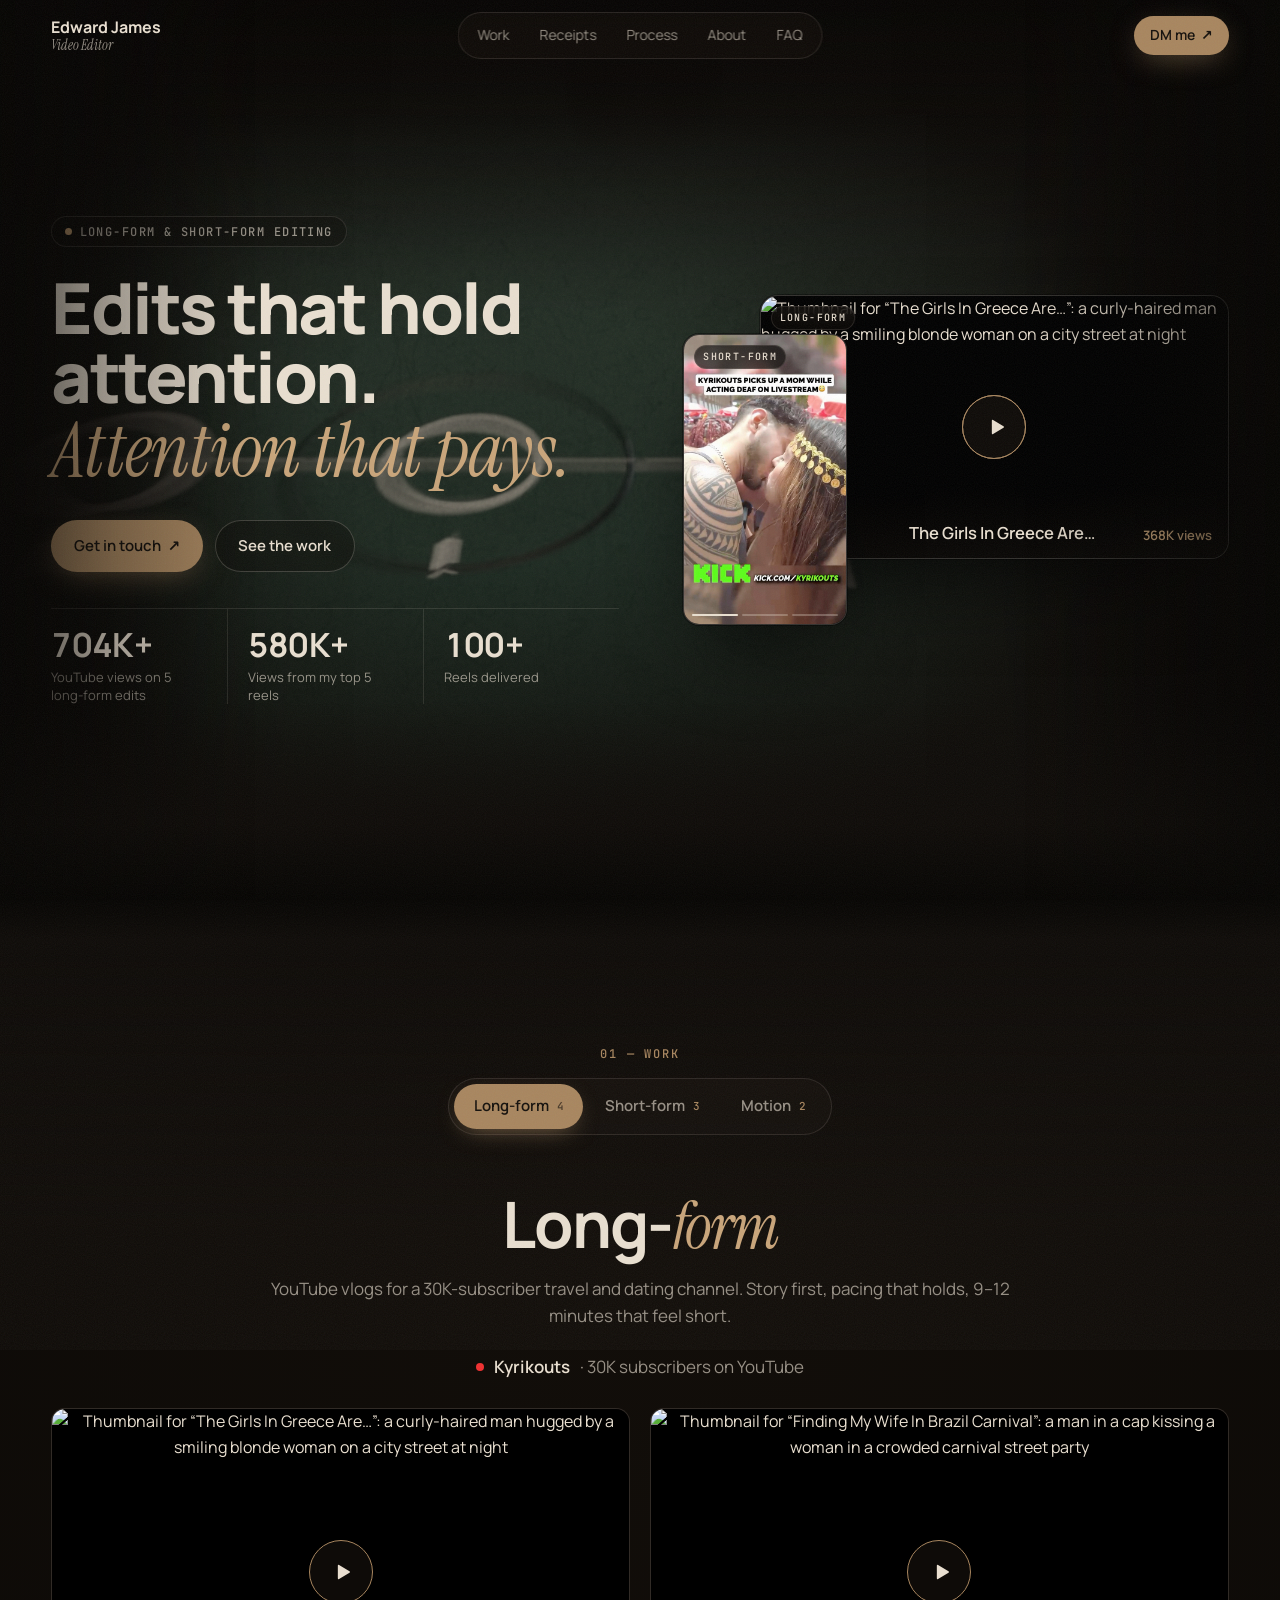
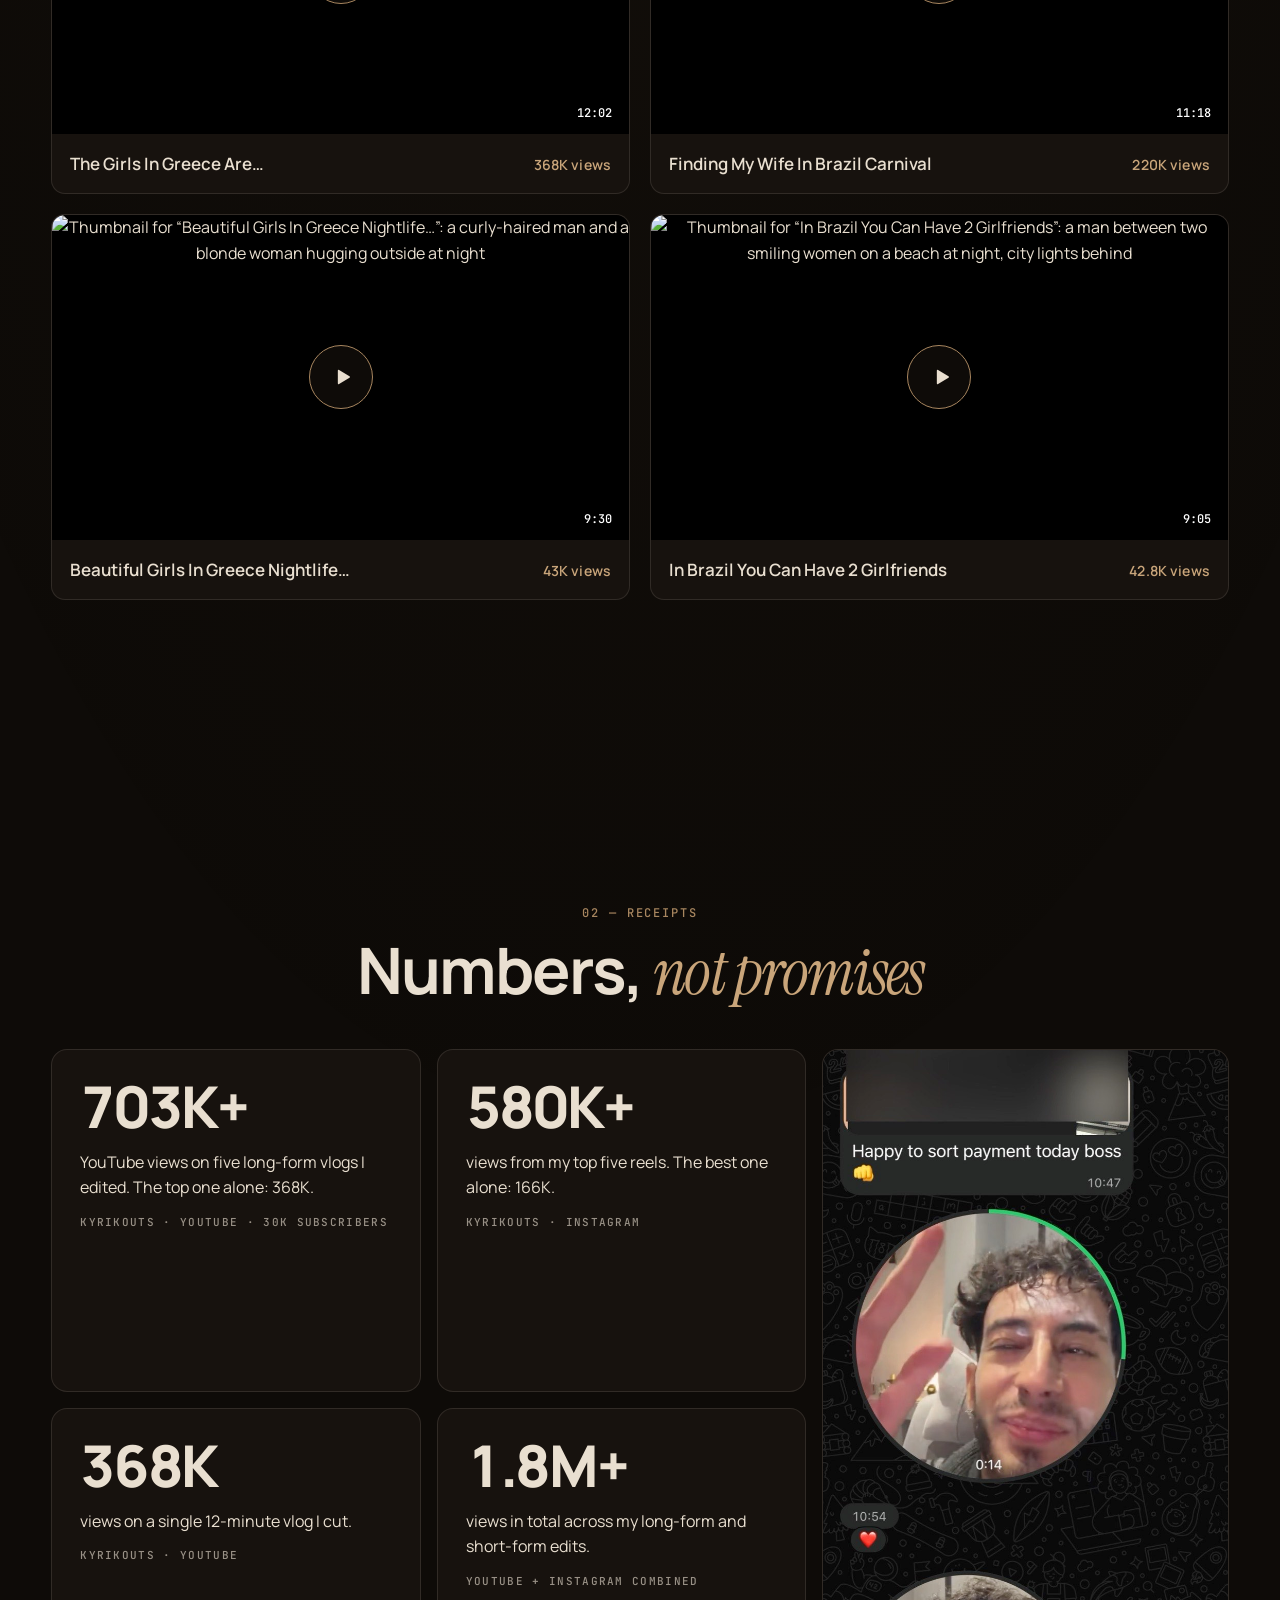
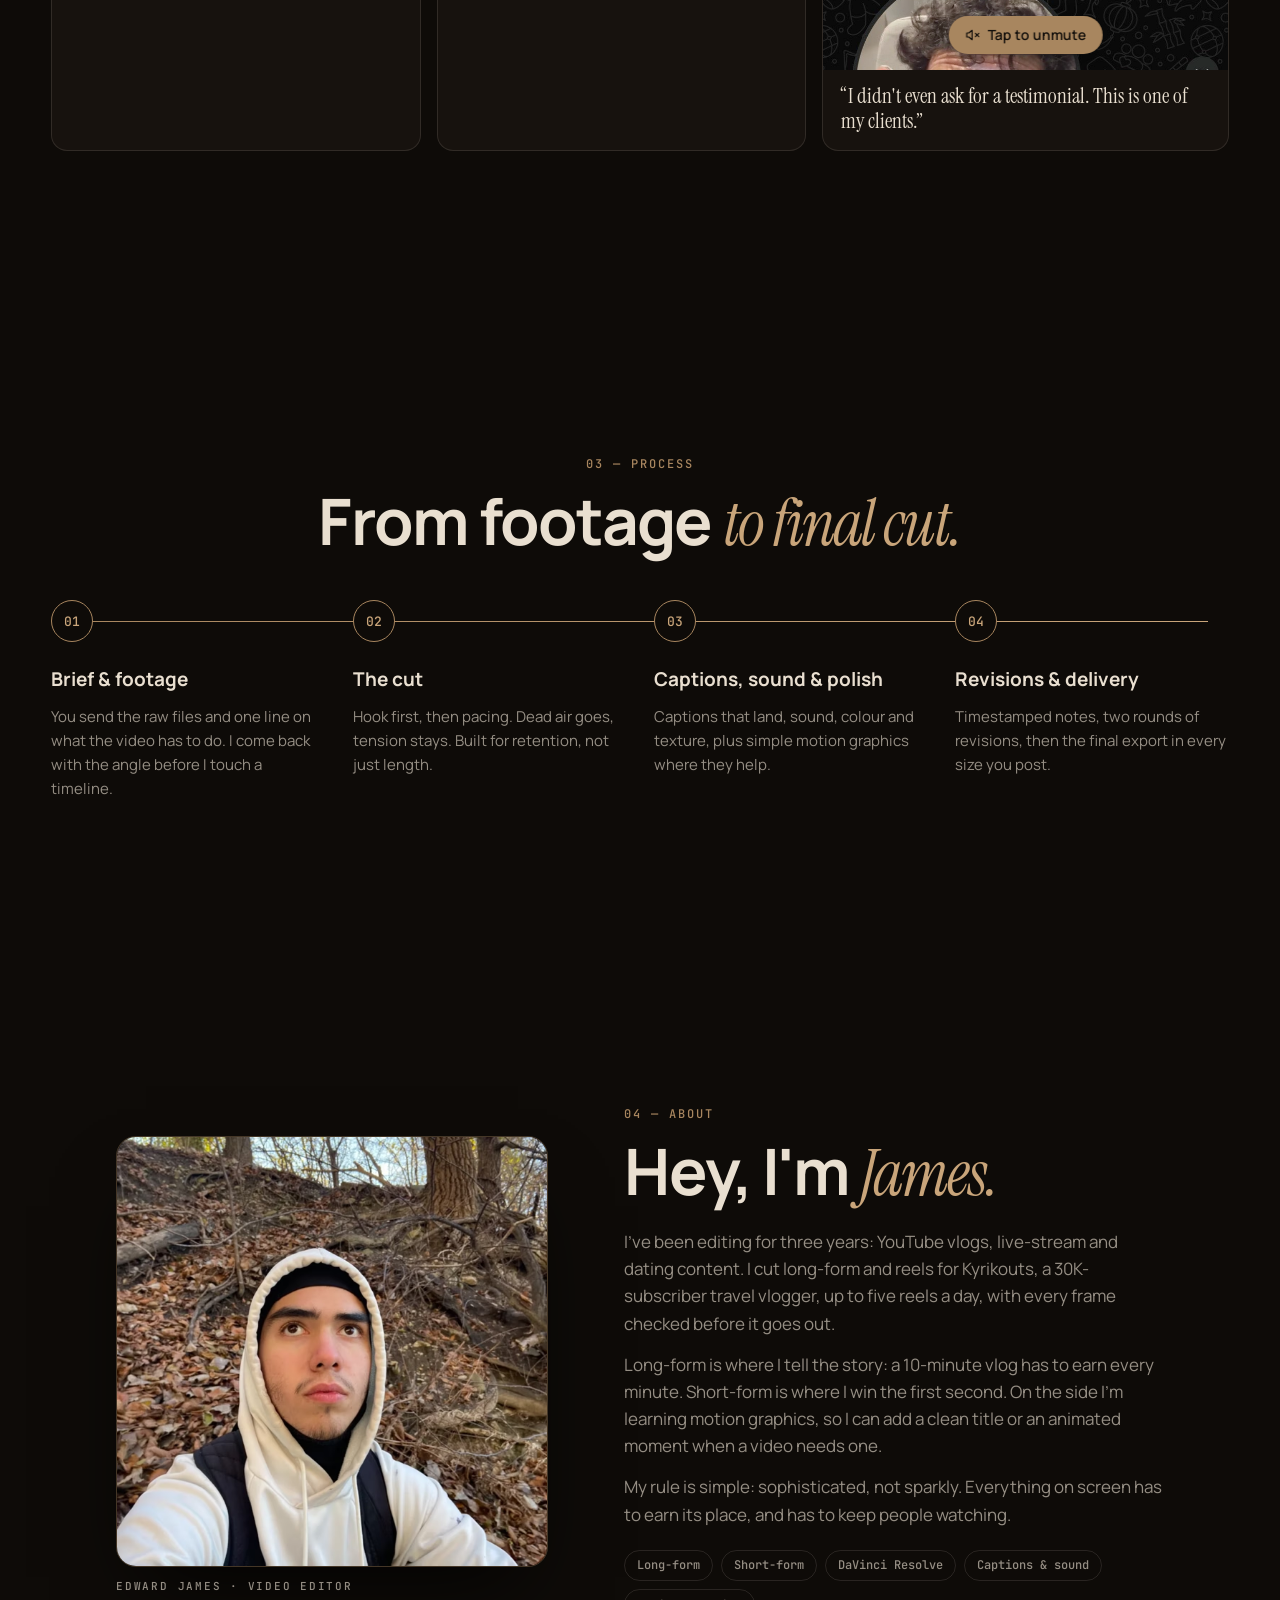
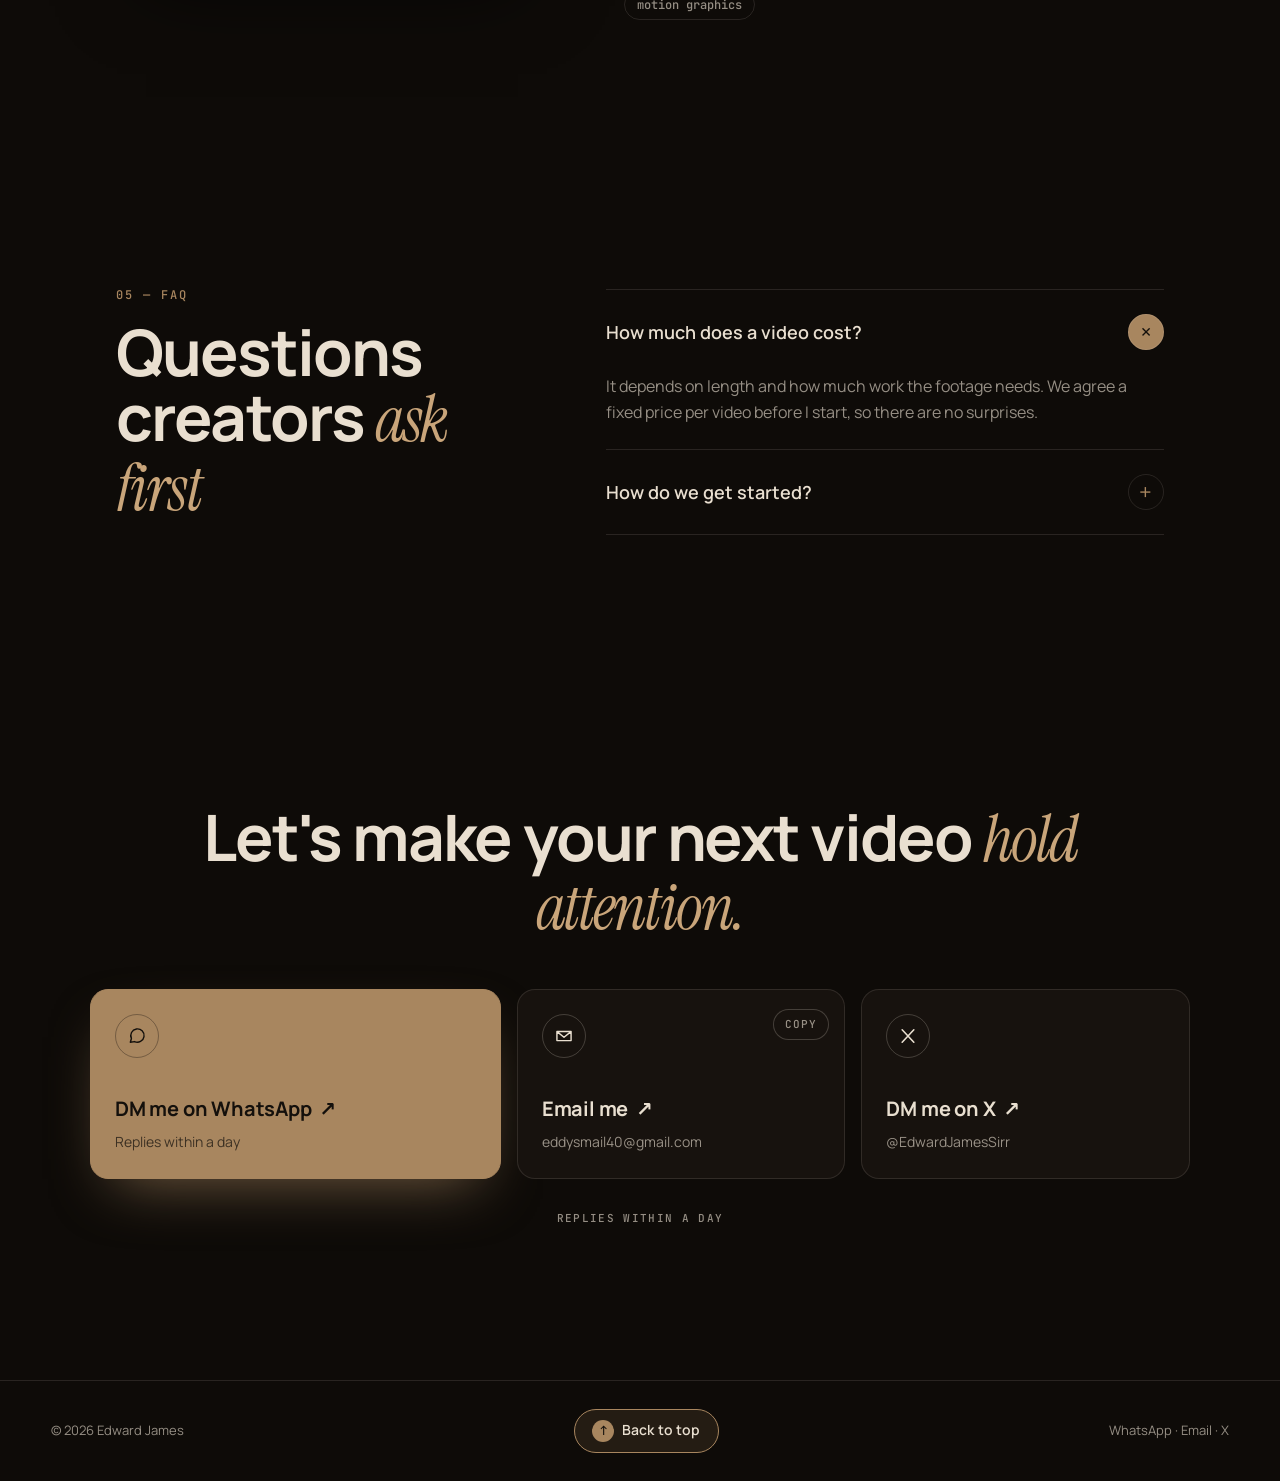
==== commit e97002a2: "Add files via upload" ====
--- a/index.html
+++ b/index.html
@@ -80,7 +80,7 @@
 <!-- the one image worth fetching first: the big thumbnail on the first screen -->
 <link rel="preload" as="image" href="https://i.ytimg.com/vi_webp/gHMUC5wiWVQ/maxresdefault.webp" fetchpriority="high">
 <link href="https://fonts.googleapis.com/css2?family=Instrument+Serif:ital@0;1&family=Manrope:wght@400;500;600;700;800&family=JetBrains+Mono:wght@400;500&display=swap" rel="stylesheet">
-<link rel="stylesheet" href="style.css?v=26">
+<link rel="stylesheet" href="style.css?v=29">
 </head>
 <body>
 <!-- icons, drawn once and reused -->
--- a/style.css
+++ b/style.css
@@ -85,7 +85,8 @@
 .hero{position:relative;min-height:100svh;display:flex;flex-direction:column;justify-content:center;overflow:hidden;padding:104px var(--gut) 84px}
 .hero-bg{position:absolute;inset:0;z-index:0;background:#000}
 .hero-bg img{width:100%;height:100%;object-fit:cover;opacity:.48;filter:sepia(.45) saturate(.8)}
-.hero-bg::after{content:'';position:absolute;inset:0;background:radial-gradient(ellipse 70% 65% at 40% 48%,transparent 0,transparent 22%,rgba(14,11,8,.45) 45%,rgba(14,11,8,.9) 72%,var(--bg) 100%);box-shadow:inset 0 0 200px 70px rgba(8,6,4,.9)}
+.hero::after{content:'';position:absolute;left:0;right:0;bottom:0;height:200px;z-index:0;pointer-events:none;background:linear-gradient(to bottom,rgba(14,11,8,0) 0,var(--bg) 62%,rgba(5,4,2,.92) 100%)}
+.hero-bg::after{content:'';position:absolute;inset:0;background:radial-gradient(ellipse 70% 65% at 40% 48%,transparent 0,transparent 22%,rgba(14,11,8,.45) 45%,rgba(14,11,8,.9) 72%,var(--bg) 100%);box-shadow:inset 240px 0 170px -90px rgba(8,6,4,.9),inset -240px 0 170px -90px rgba(8,6,4,.9),inset 0 220px 170px -90px rgba(8,6,4,.9)}
 .hero-grid{position:relative;z-index:1;width:100%;max-width:1320px;margin:0 auto;display:grid;grid-template-columns:minmax(0,1.02fr) minmax(0,.98fr);grid-template-areas:"copy visual" "stats visual";column-gap:clamp(28px,5vw,80px);row-gap:36px;align-content:center;align-items:center}
 .hero-copy{grid-area:copy}
 .badge{display:inline-flex;align-items:center;gap:.6em;font:500 12px/1 var(--mono);letter-spacing:.12em;text-transform:uppercase;color:var(--ink-2);border:1px solid var(--line);padding:.7em 1.1em;border-radius:999px;background:rgba(14,11,8,.4)}
@@ -158,7 +159,7 @@
 /* texture: his paper-fibre as one fixed sheet under everything below the hero */
 .paper{position:relative;isolation:isolate;clip-path:inset(0);background:var(--bg)}
 .paper::before{content:'';position:fixed;inset:0;z-index:-1;pointer-events:none;background:url(img/texture-paper.jpg) center/cover no-repeat;opacity:.75;mix-blend-mode:overlay}
-.paper::after{content:'';position:absolute;inset:0;z-index:-1;pointer-events:none;background:radial-gradient(120% 60% at 50% 0%,rgba(168,134,95,.035),transparent 60%)}
+.paper::after{content:'';position:absolute;inset:0;z-index:-1;pointer-events:none;background:linear-gradient(to bottom,rgba(5,4,2,.92) 0,var(--bg) 46px,rgba(14,11,8,.7) 140px,rgba(14,11,8,0) 340px),radial-gradient(120% 60% at 50% 0%,rgba(168,134,95,.035),transparent 60%)}
 
 /* ---------- work: tabbed gallery ---------- */
 .work{overflow:hidden}
@@ -352,7 +353,7 @@
   .hero-visual{justify-self:center;max-width:520px}
   .hv-tall{width:27%}
   .hv-wide .hv-cap{padding-left:calc(27% + 8px)}
-  .hero-bg::after{background:radial-gradient(ellipse 85% 55% at 50% 32%,transparent 0,transparent 22%,rgba(14,11,8,.5) 45%,rgba(14,11,8,.9) 72%,var(--bg) 100%);box-shadow:inset 0 0 90px 30px rgba(8,6,4,.9)}
+  .hero-bg::after{background:radial-gradient(ellipse 85% 55% at 50% 32%,transparent 0,transparent 22%,rgba(14,11,8,.5) 45%,rgba(14,11,8,.9) 72%,var(--bg) 100%);box-shadow:inset 110px 0 80px -40px rgba(8,6,4,.9),inset -110px 0 80px -40px rgba(8,6,4,.9),inset 0 100px 80px -40px rgba(8,6,4,.9)}
   .about{grid-template-columns:1fr}
   .faq{grid-template-columns:1fr}
   .faq .sec-head{text-align:center}
@@ -578,3 +579,8 @@
   .foot .totop{order:-1;min-height:40px;padding:.5em 1.05em;font-size:13.5px}
   .foot .totop .totop-arrow{width:20px;height:20px;font-size:12px}
 }
+
+/* no seam between the first screen and the page: the page's top edge tucks 6px under the first screen,
+   so the texture's first pixel row (which showed as a thin light line) is never visible */
+.hero{z-index:1}
+.paper{margin-top:-6px}
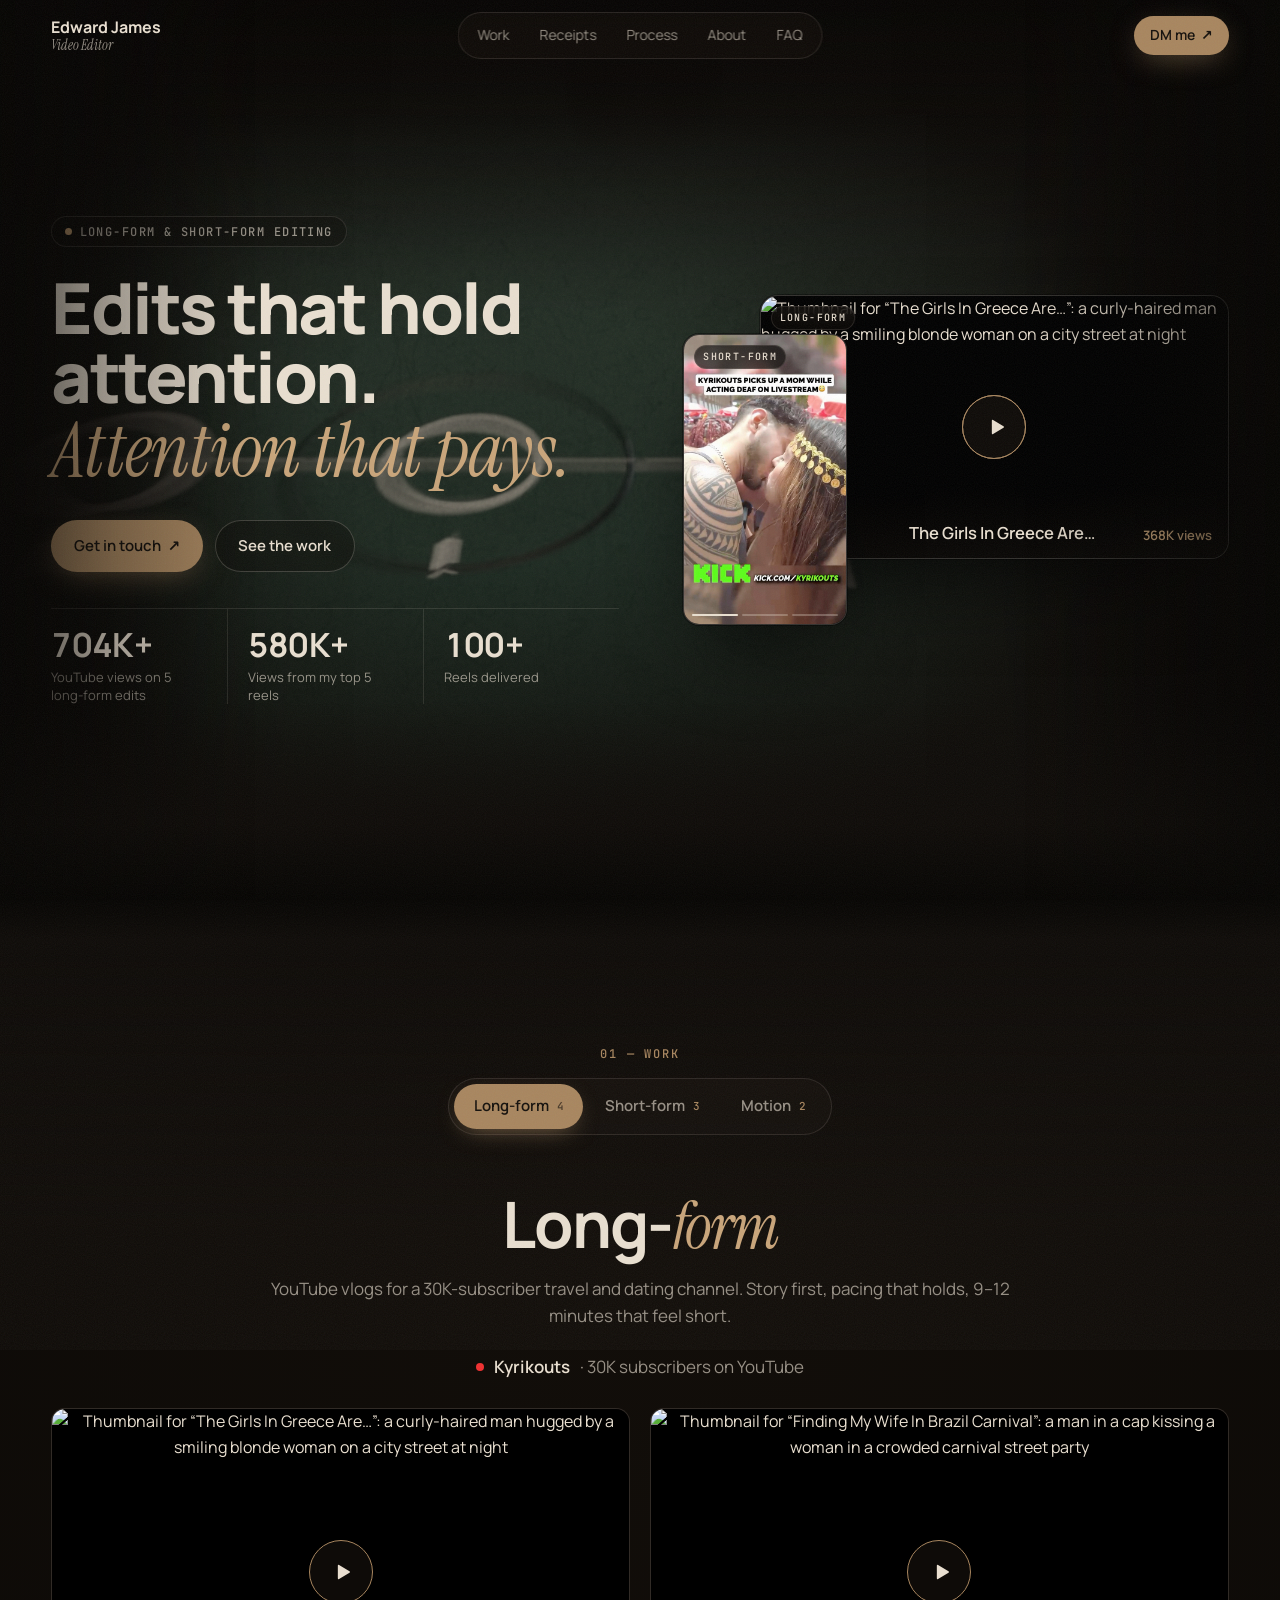
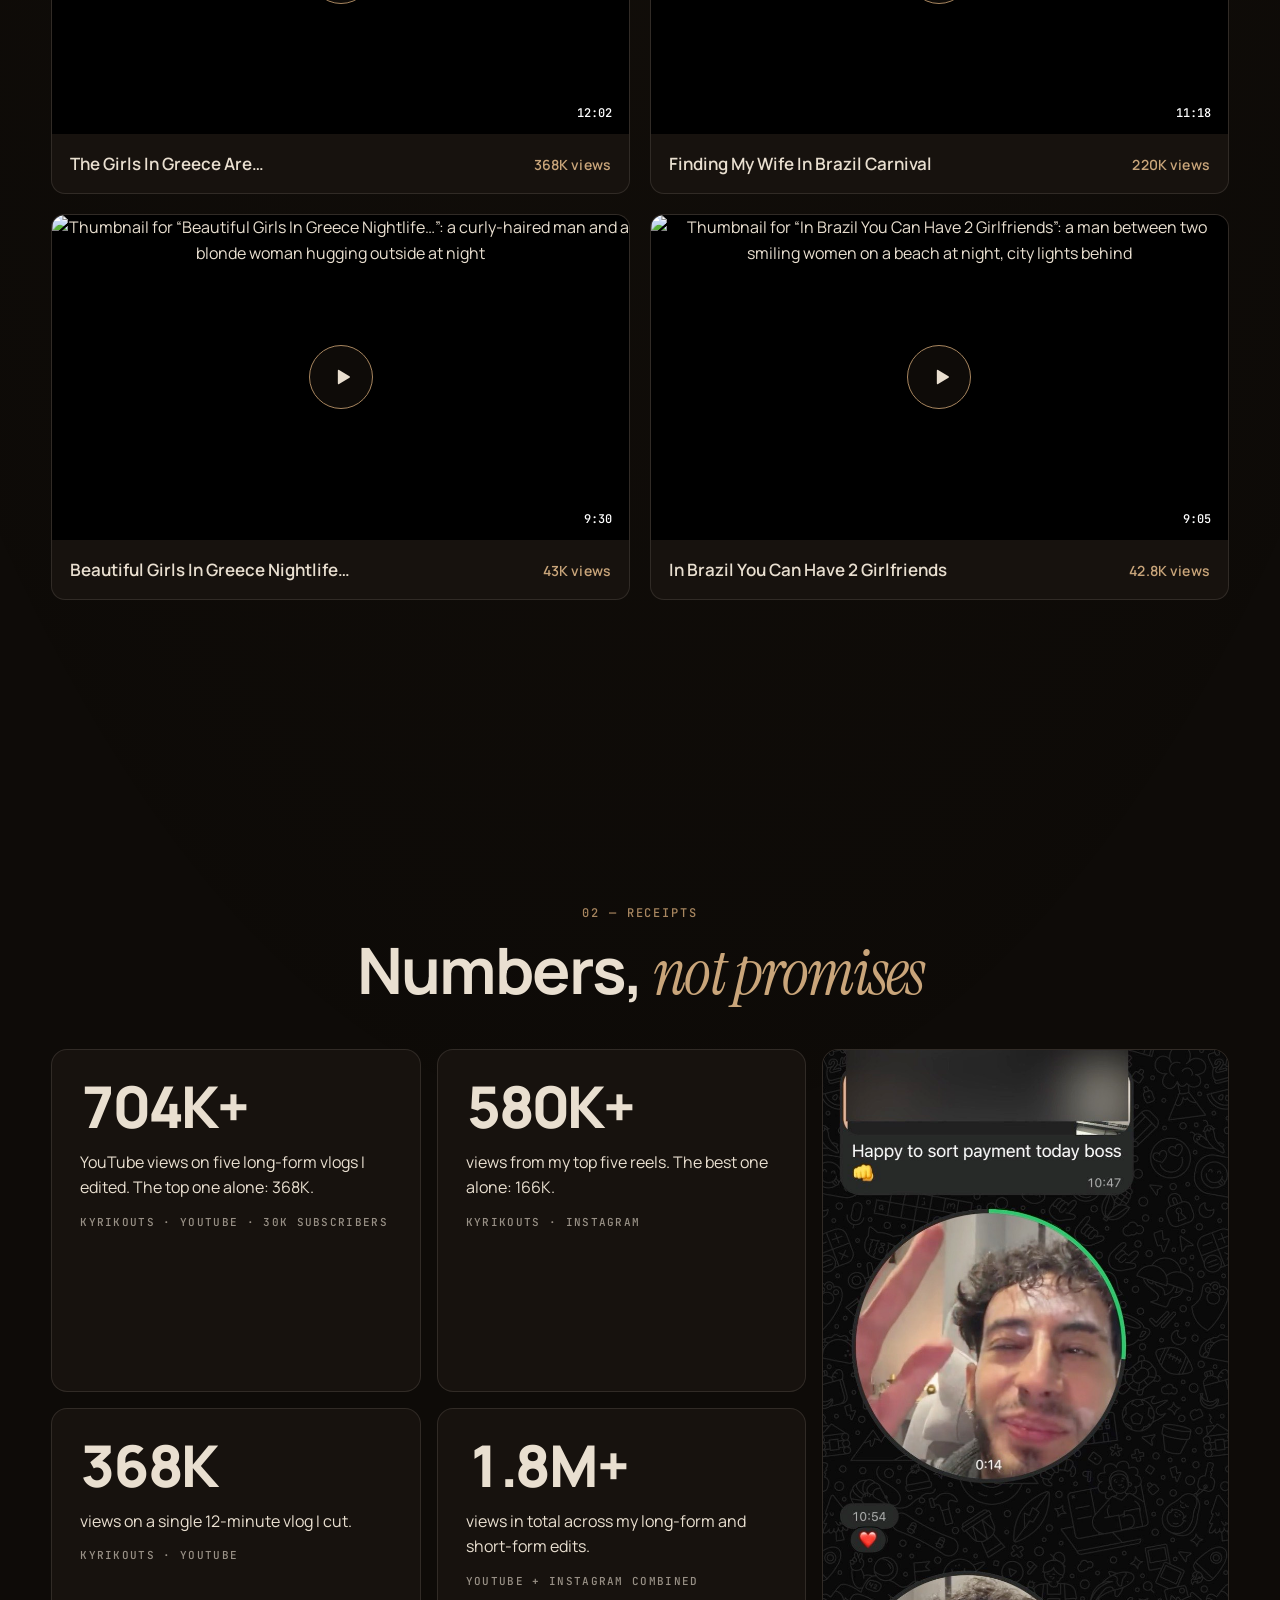
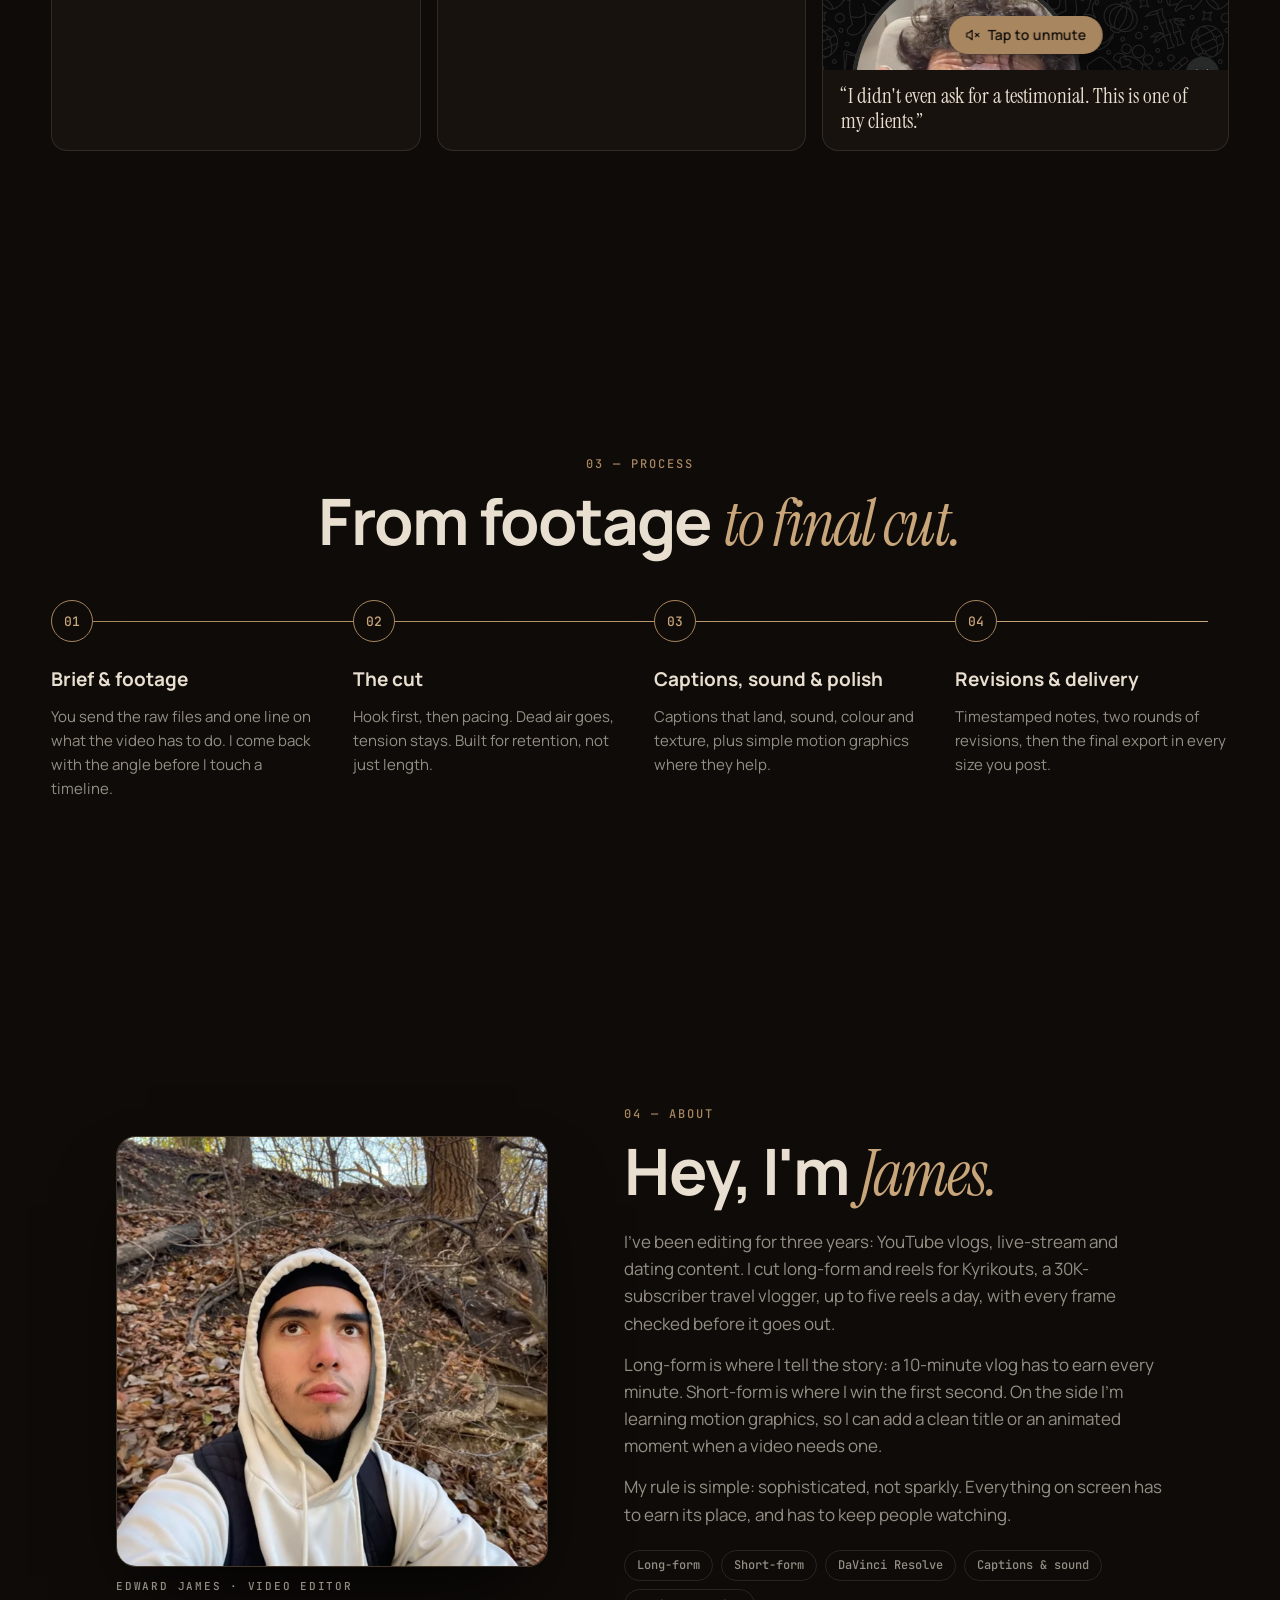
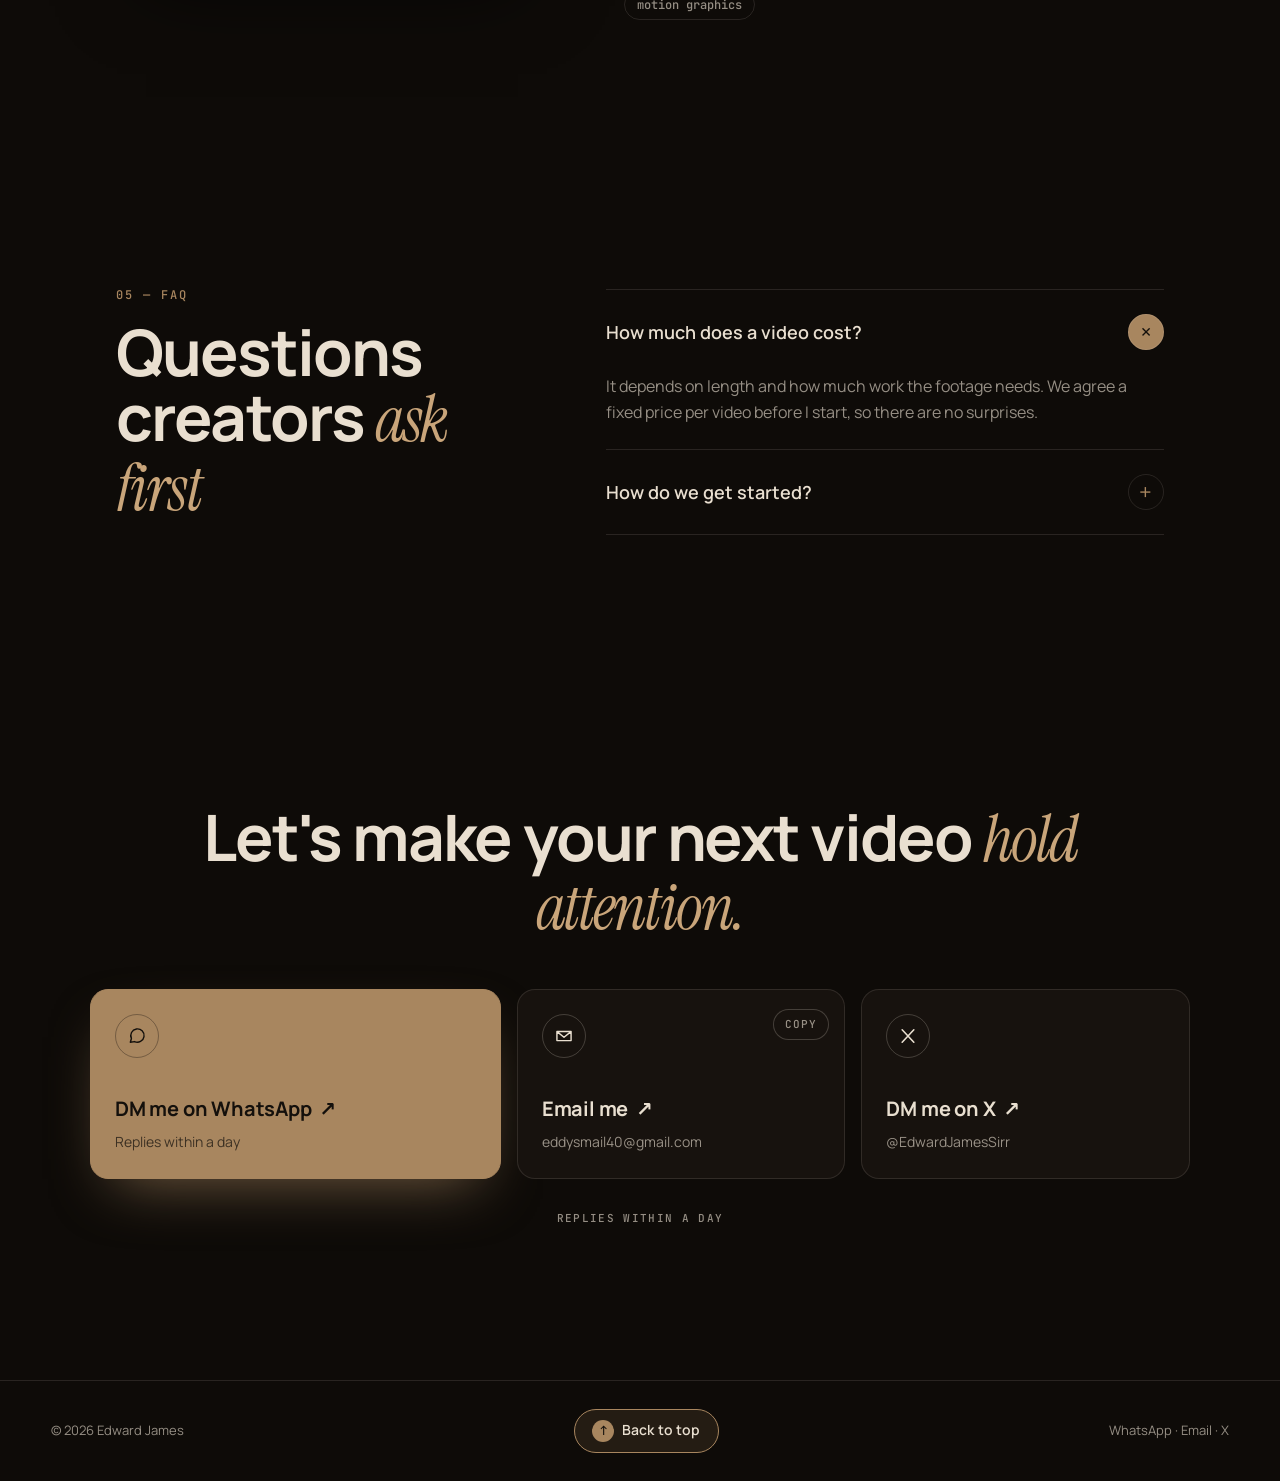
==== commit 8c810c28: "Add files via upload" ====
--- a/index.html
+++ b/index.html
@@ -80,7 +80,7 @@
 <!-- the one image worth fetching first: the big thumbnail on the first screen -->
 <link rel="preload" as="image" href="https://i.ytimg.com/vi_webp/gHMUC5wiWVQ/maxresdefault.webp" fetchpriority="high">
 <link href="https://fonts.googleapis.com/css2?family=Instrument+Serif:ital@0;1&family=Manrope:wght@400;500;600;700;800&family=JetBrains+Mono:wght@400;500&display=swap" rel="stylesheet">
-<link rel="stylesheet" href="style.css?v=29">
+<link rel="stylesheet" href="style.css?v=31">
 </head>
 <body>
 <!-- icons, drawn once and reused -->
@@ -283,6 +283,16 @@
   const vids=$$('video.auto'), counts=$$('[data-count]'), steps=$('.steps');
   /* posters for videos you can't see yet (other tabs, the testimonial further down) load later, so the first screen loads faster on phones */
   const latePoster=v=>{if(v.dataset.posterLate){v.poster=v.dataset.posterLate;v.removeAttribute('data-poster-late')}};
+  /* no black flash: each clip shows its cover image from the start (it only downloads once the tab is open),
+     and the video fades in on top only when it is actually playing */
+  $$('.panel video, .video-card video').forEach(v=>{
+    const m=v.parentElement,p=v.getAttribute('poster')||v.dataset.posterLate;
+    if(p)m.style.backgroundImage='url("'+p+'")';
+    v.classList.add('fadein');
+    const on=()=>v.classList.add('ready');
+    v.addEventListener('playing',on);
+    v.addEventListener('timeupdate',()=>{if(v.currentTime>0)on()});
+  });
   const lateBelow=$$('.receipts video[data-poster-late]');
   if('IntersectionObserver' in window){const pio=new IntersectionObserver(es=>es.forEach(e=>{if(e.isIntersecting){latePoster(e.target);pio.unobserve(e.target)}}),{rootMargin:'900px 0px'});lateBelow.forEach(v=>pio.observe(v))}else lateBelow.forEach(latePoster);
   addEventListener('load',()=>{const c=navigator.connection;if(c&&c.saveData)return;setTimeout(()=>$$('.panel video[data-poster-late]').forEach(latePoster),2500)});
--- a/style.css
+++ b/style.css
@@ -584,3 +584,18 @@
    so the texture's first pixel row (which showed as a thin light line) is never visible */
 .hero{z-index:1}
 .paper{margin-top:-6px}
+
+/* no black flash on reels / motion / testimonial: the cover shows behind the video until it is playing */
+.panel .clip-media,.video-card .clip-media{background-color:#0b0907;background-position:center;background-size:cover;background-repeat:no-repeat}
+video.fadein{opacity:0;transition:opacity .35s ease}
+video.fadein.ready{opacity:1}
+@media (prefers-reduced-motion:reduce){video.fadein{transition:none}}
+
+/* phones/tablets: no glow or border change when a finger brushes a card while scrolling.
+   (Hover glow stays on computers; the 1.8M+ landing glow is an animation and still plays.) */
+@media (hover:none),(pointer:coarse){
+  .glow::before{display:none}
+  .card:hover{border-color:var(--line)}
+  .contact-card:not(.primary):hover{border-color:var(--line)}
+  .chips li:hover{border-color:var(--line);color:var(--ink-2)}
+}
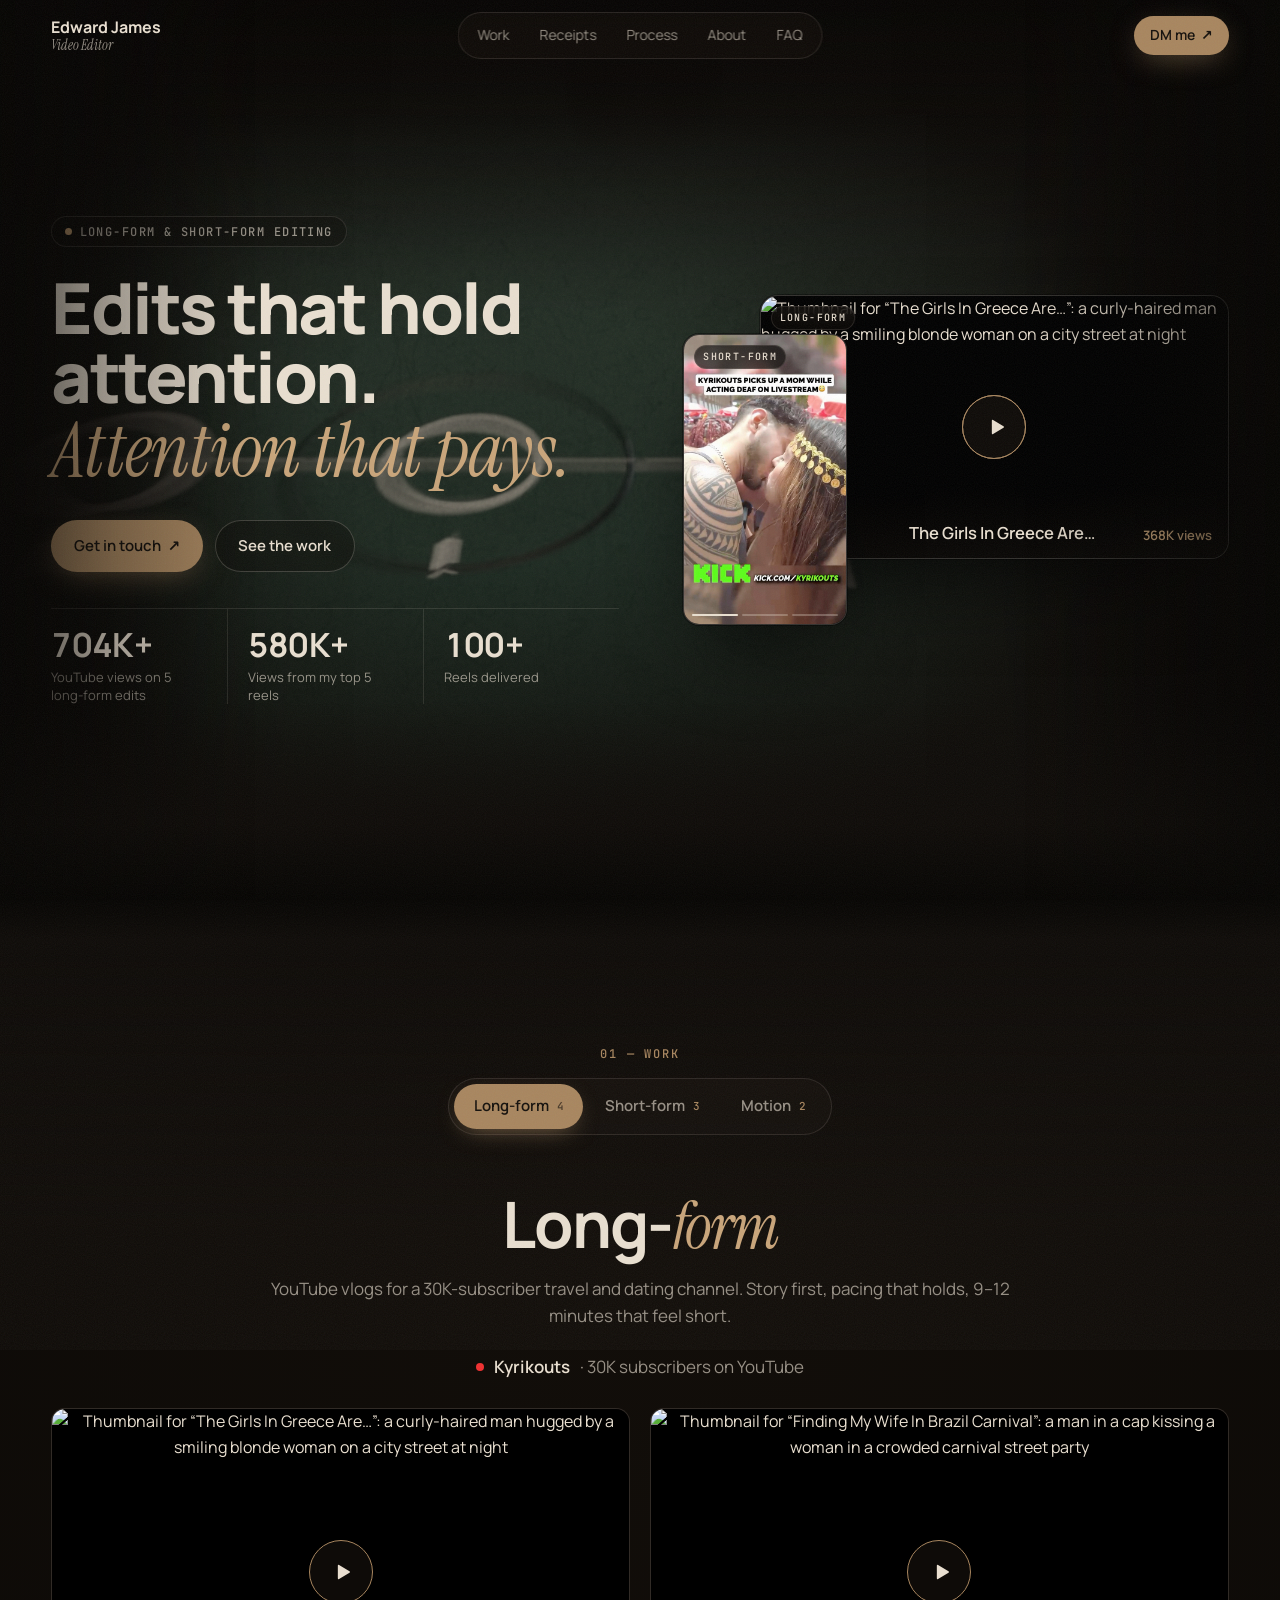
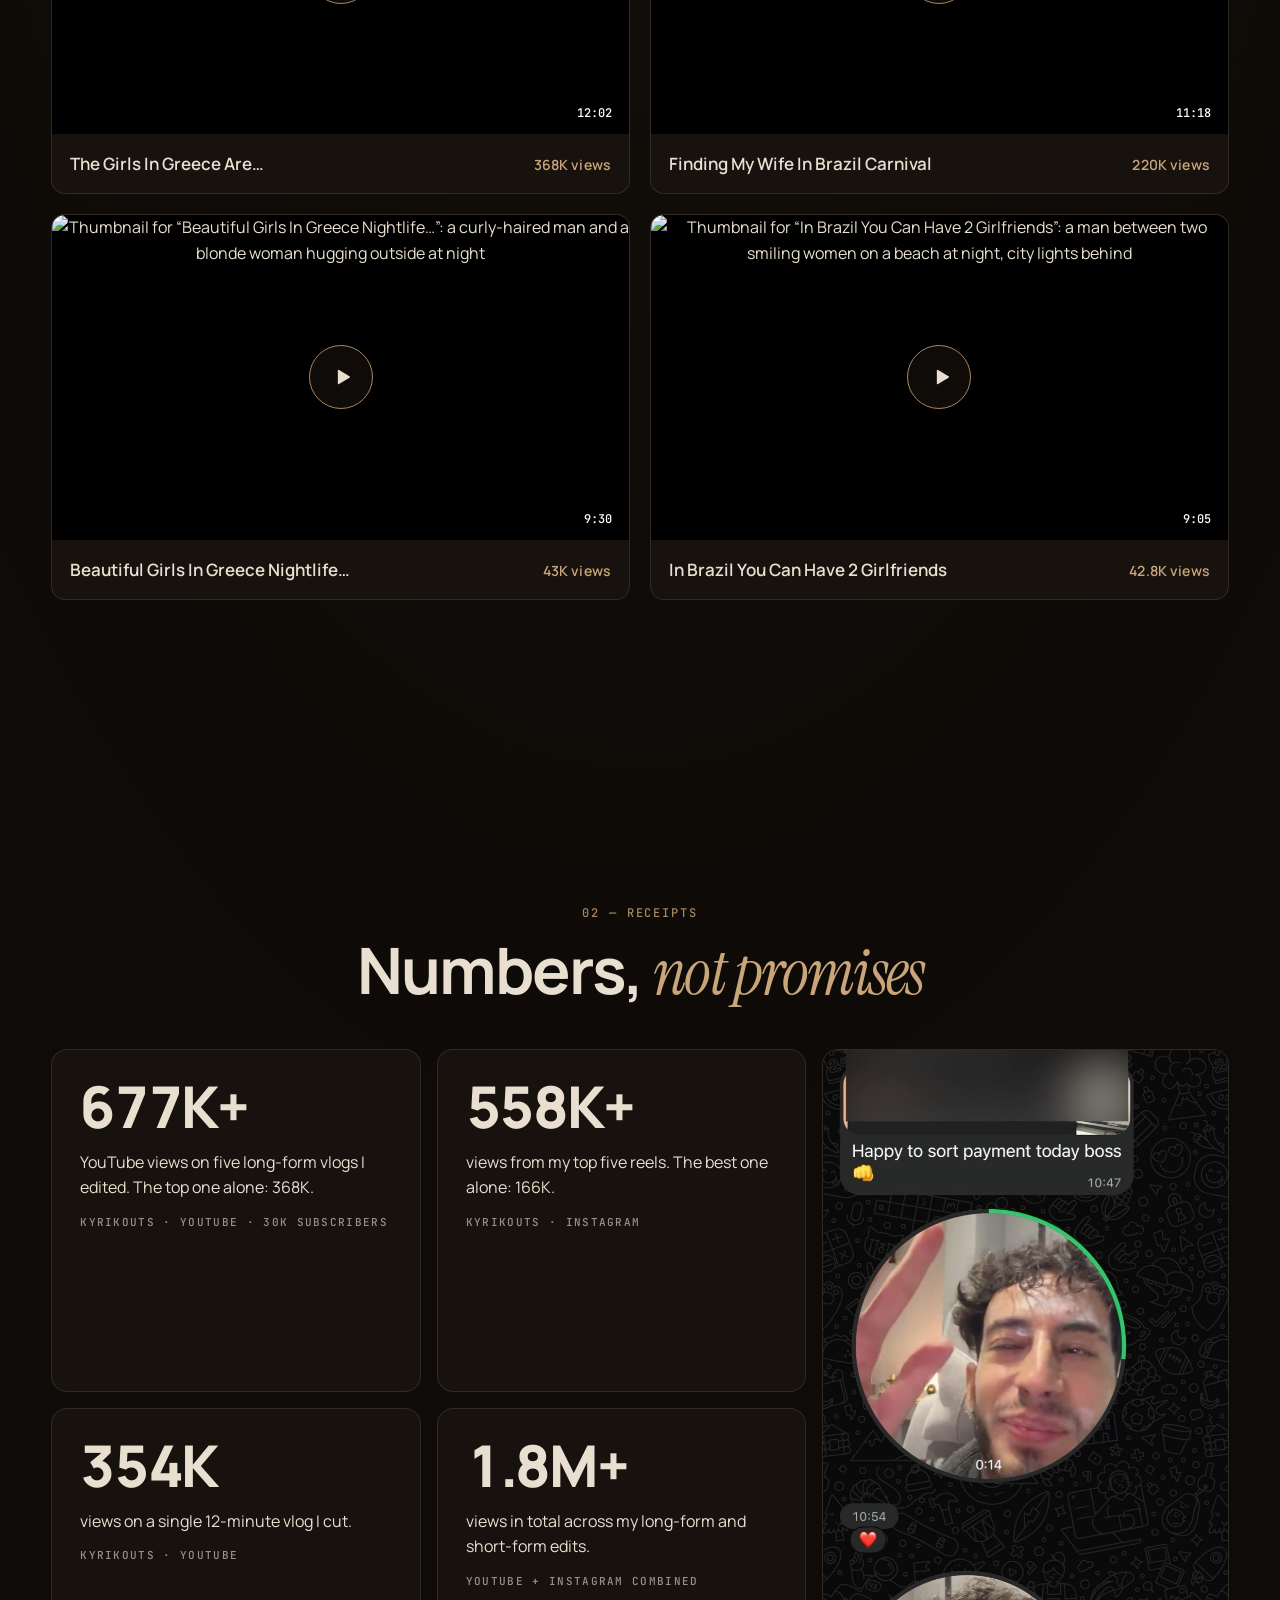
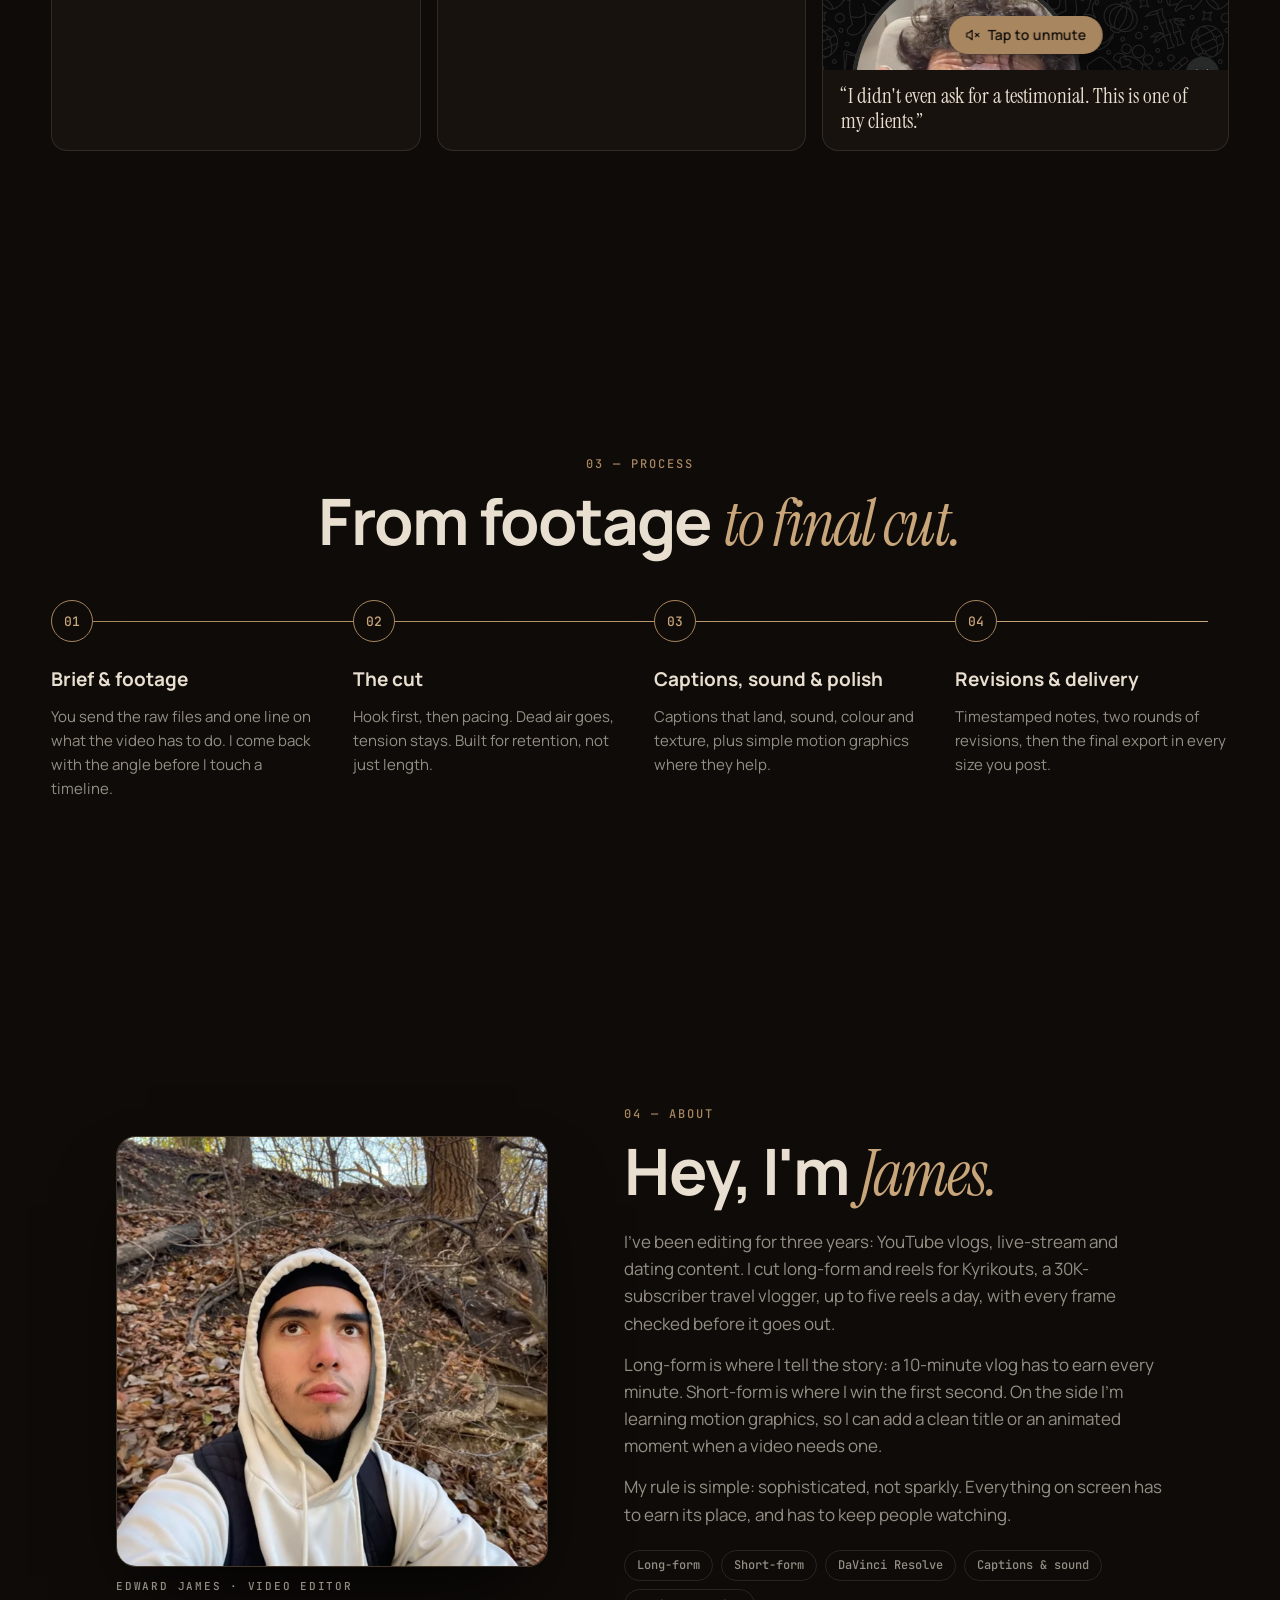
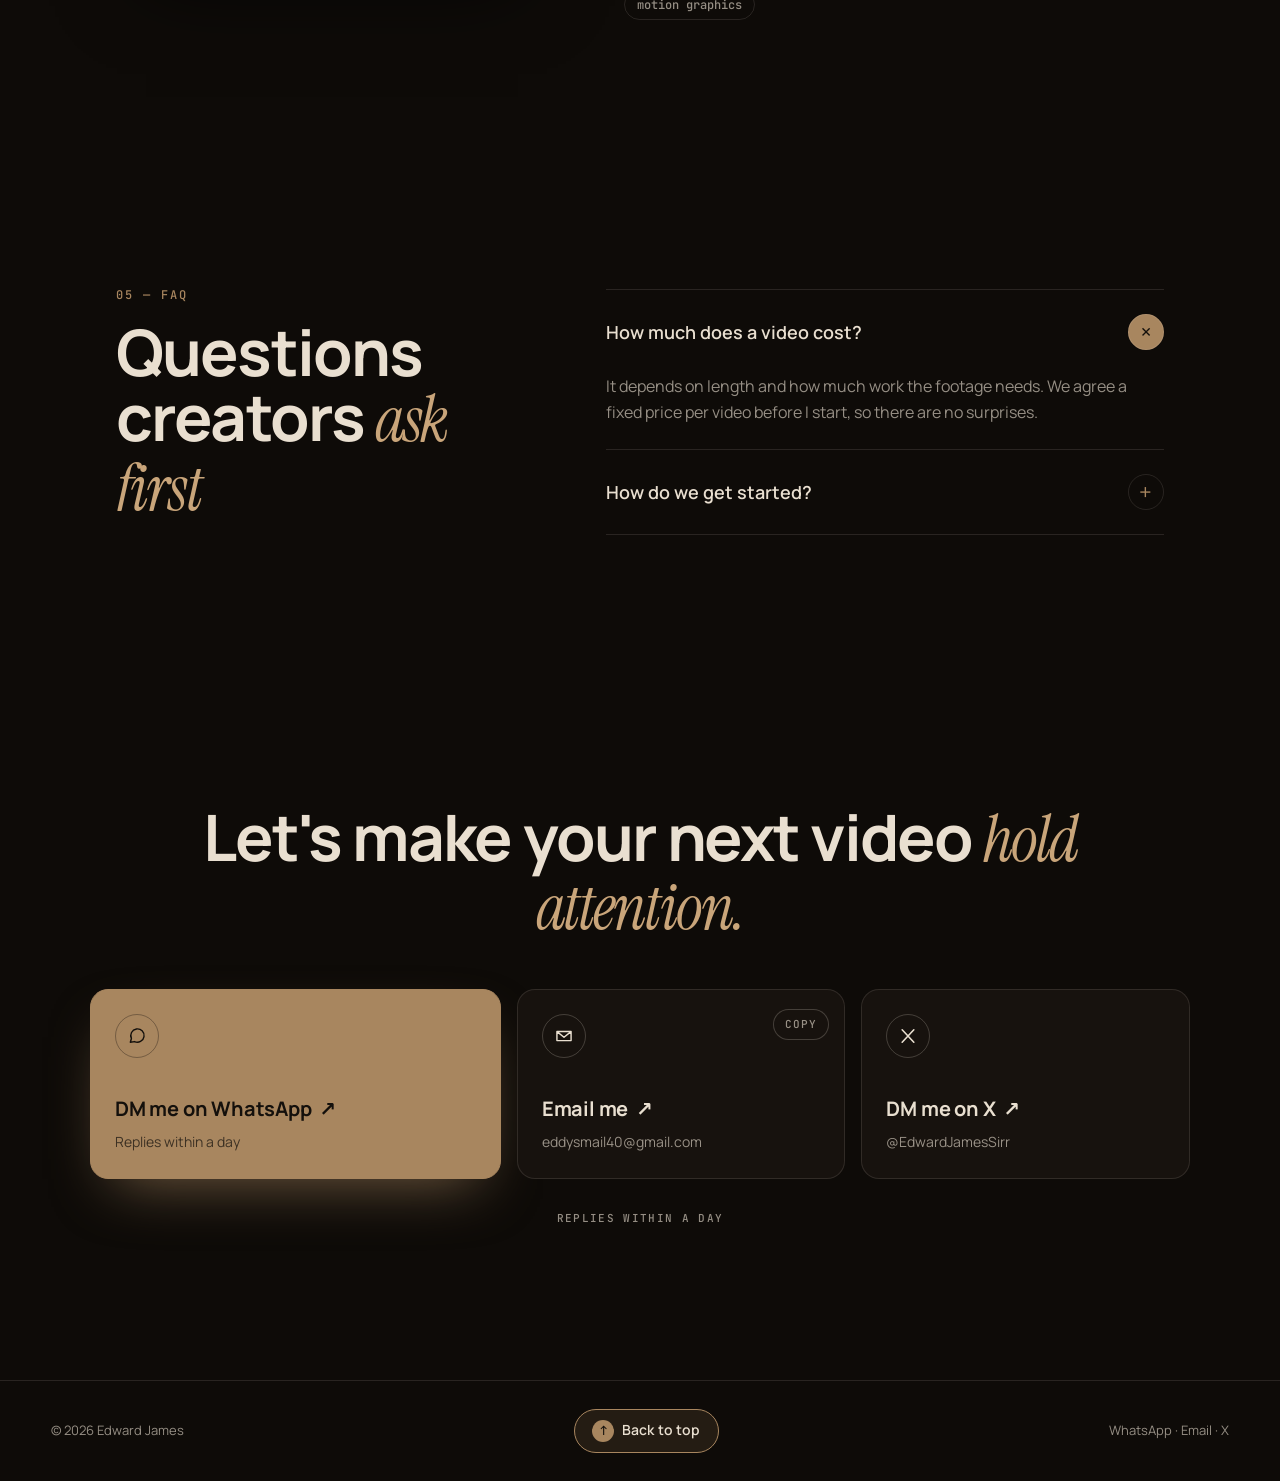
==== commit 4f8bd9c5: "Add files via upload" ====
--- a/index.html
+++ b/index.html
@@ -196,8 +196,8 @@
   <div class="panel" id="panel-motion" role="tabpanel" aria-labelledby="tab-motion" hidden>
     <header class="sec-head side-head"><p class="kicker">On the side</p><h3>A little <em>motion</em></h3><p class="lede">Something I'm learning alongside the editing: small motion pieces in DaVinci Resolve. I bring it into a video when it helps, like a clean title, a graph or an animated moment, never just for show.</p></header>
     <div class="side-row">
-      <figure class="clip wide" data-src="video/launch-full.mp4" data-poster="img/poster-launch-full-opt.jpg" data-title="James Launch" data-silent><div class="clip-media"><video class="auto" src="video/launch-full.mp4" data-poster-late="img/poster-launch-full-opt.jpg" muted loop playsinline webkit-playsinline disablepictureinpicture disableremoteplayback preload="none"></video><button class="expand" type="button" aria-label="Open full screen"><svg><use href="#i-expand"/></svg></button></div><figcaption>James Launch</figcaption></figure>
-      <figure class="clip wide" data-src="video/pool-table.mp4" data-poster="img/poster-pool-table-opt.jpg" data-title="Motion that feels right" data-silent><div class="clip-media"><video class="auto" src="video/pool-table.mp4" data-poster-late="img/poster-pool-table-opt.jpg" muted loop playsinline webkit-playsinline disablepictureinpicture disableremoteplayback preload="none"></video><button class="expand" type="button" aria-label="Open full screen"><svg><use href="#i-expand"/></svg></button></div><figcaption>Motion that <em>feels</em> right</figcaption></figure>
+      <figure class="clip wide"><div class="clip-media"><video class="auto" src="video/launch-full.mp4" data-poster-late="img/poster-launch-full-opt.jpg" muted loop playsinline webkit-playsinline disablepictureinpicture disableremoteplayback preload="none"></video></div><figcaption>James Launch</figcaption></figure>
+      <figure class="clip wide"><div class="clip-media"><video class="auto" src="video/pool-table.mp4" data-poster-late="img/poster-pool-table-opt.jpg" muted loop playsinline webkit-playsinline disablepictureinpicture disableremoteplayback preload="none"></video></div><figcaption>Motion that <em>feels</em> right</figcaption></figure>
     </div>
   </div>
 </section>
@@ -443,7 +443,7 @@
     if(phone()){const s=$('.snd',f);if(s)s.click();return}
     openLb('short',i);
   }));
-  $$('#panel-motion .clip').forEach((f,i)=>$('.clip-media',f).addEventListener('click',()=>{if(!phone())openLb('motion',i)}));
+  /* Motion clips just play in place: silent, so there's nothing to open */
   $$('[data-open]').forEach(b=>b.addEventListener('click',()=>{
     const [gr,i]=b.dataset.open.split(':');
     /* on phones the small reel on the first screen takes you to the reels instead of a full-screen player */
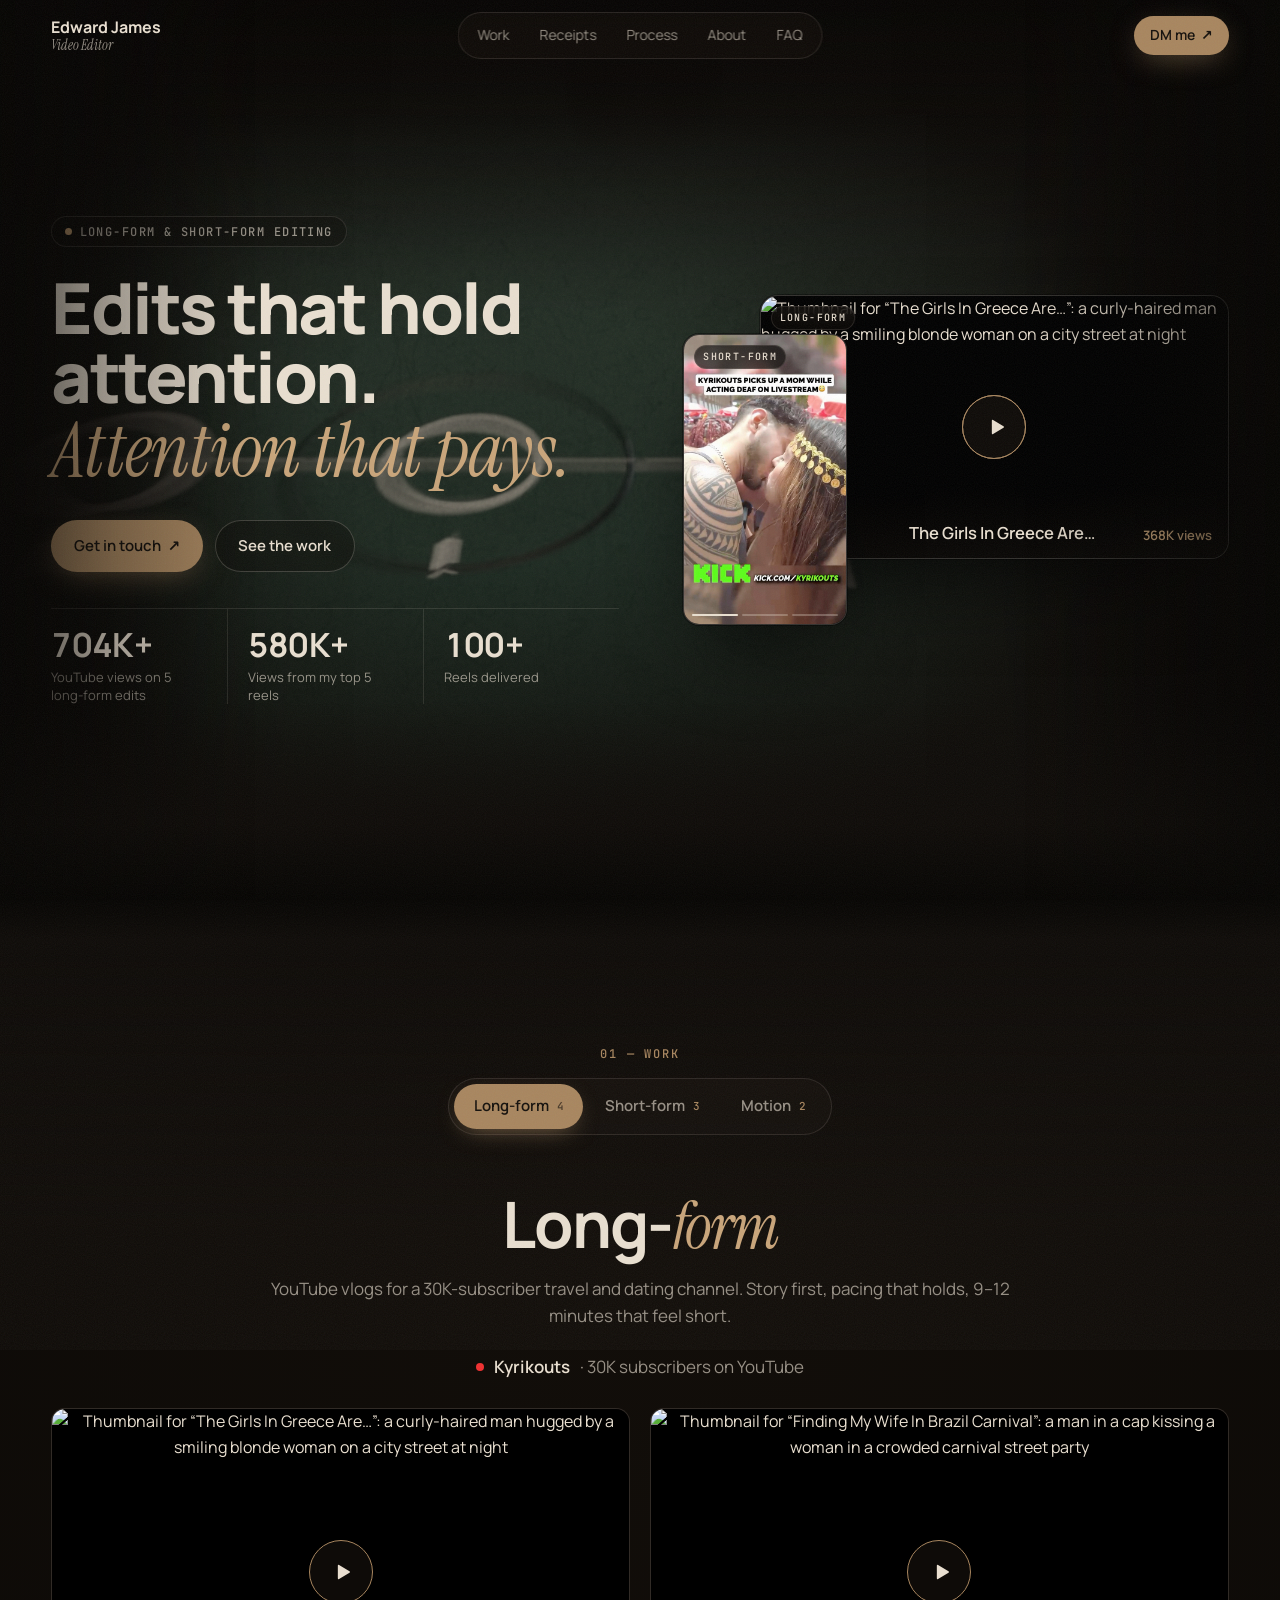
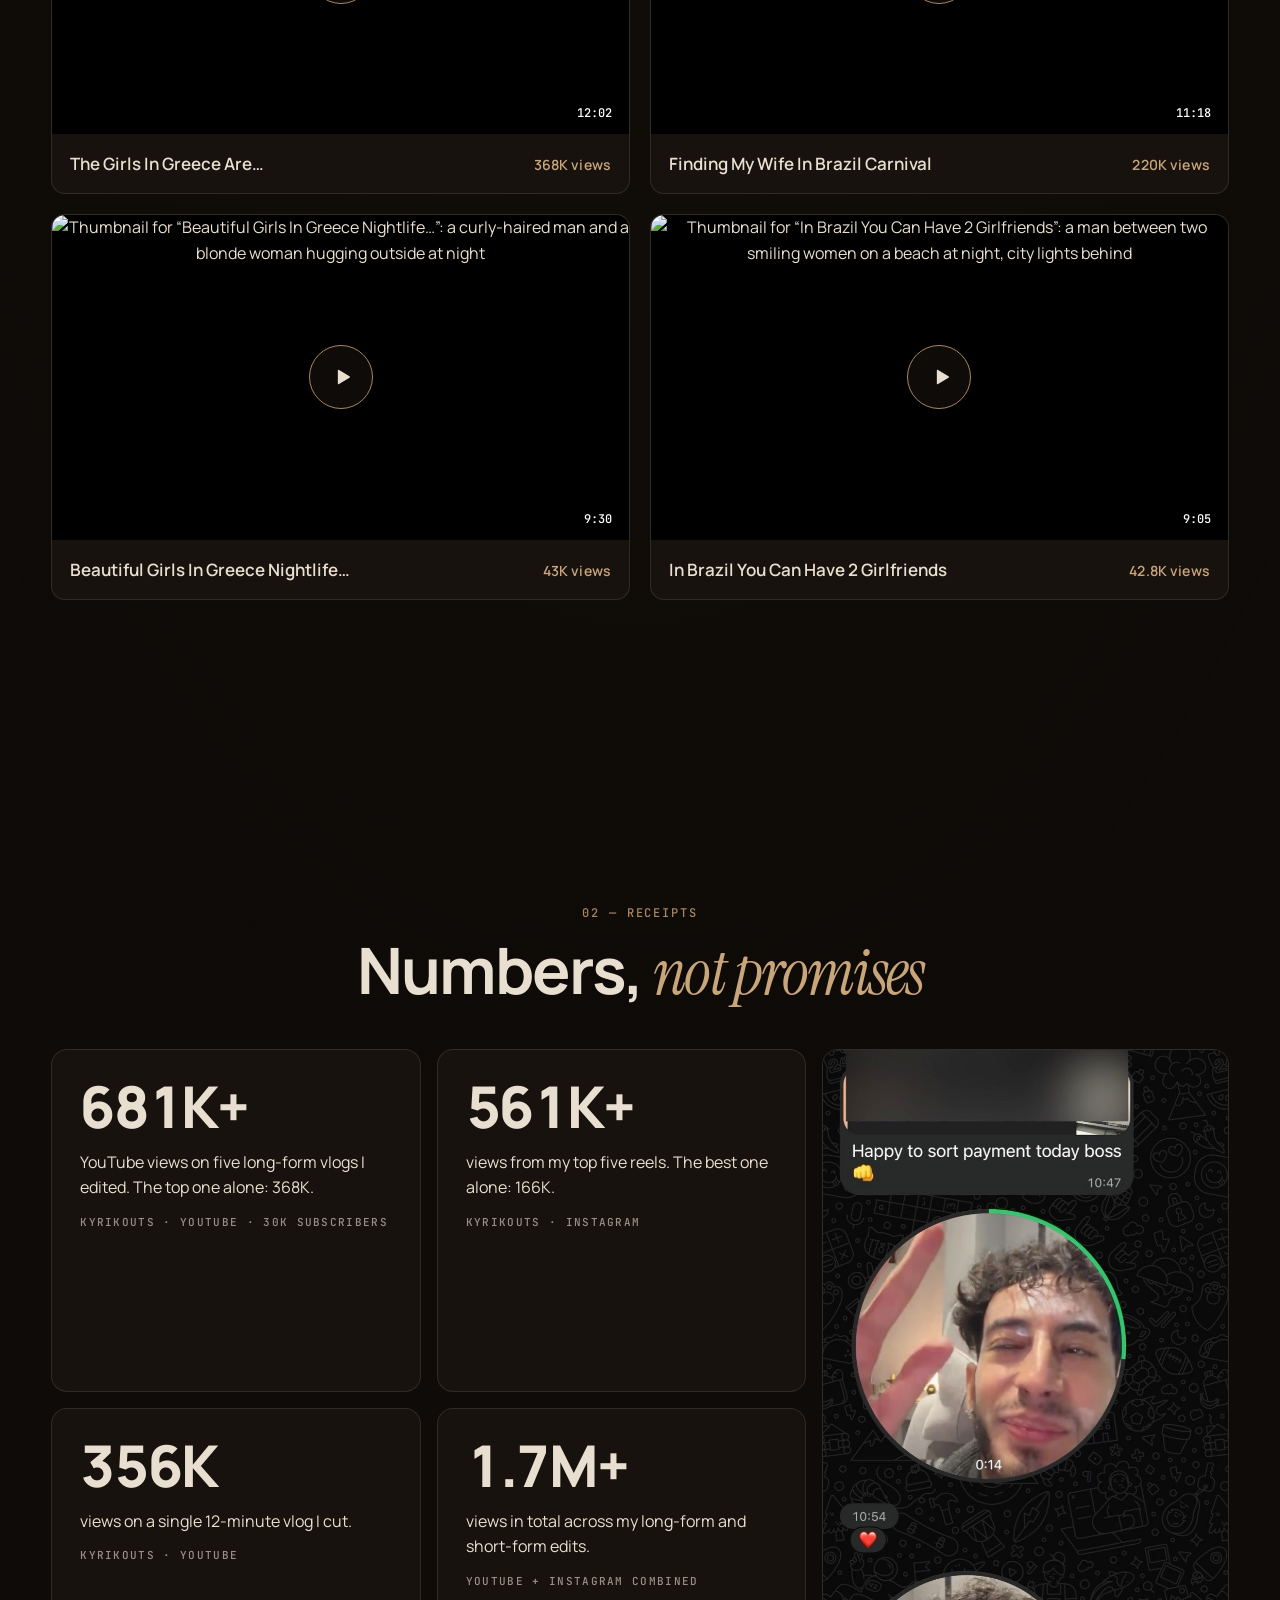
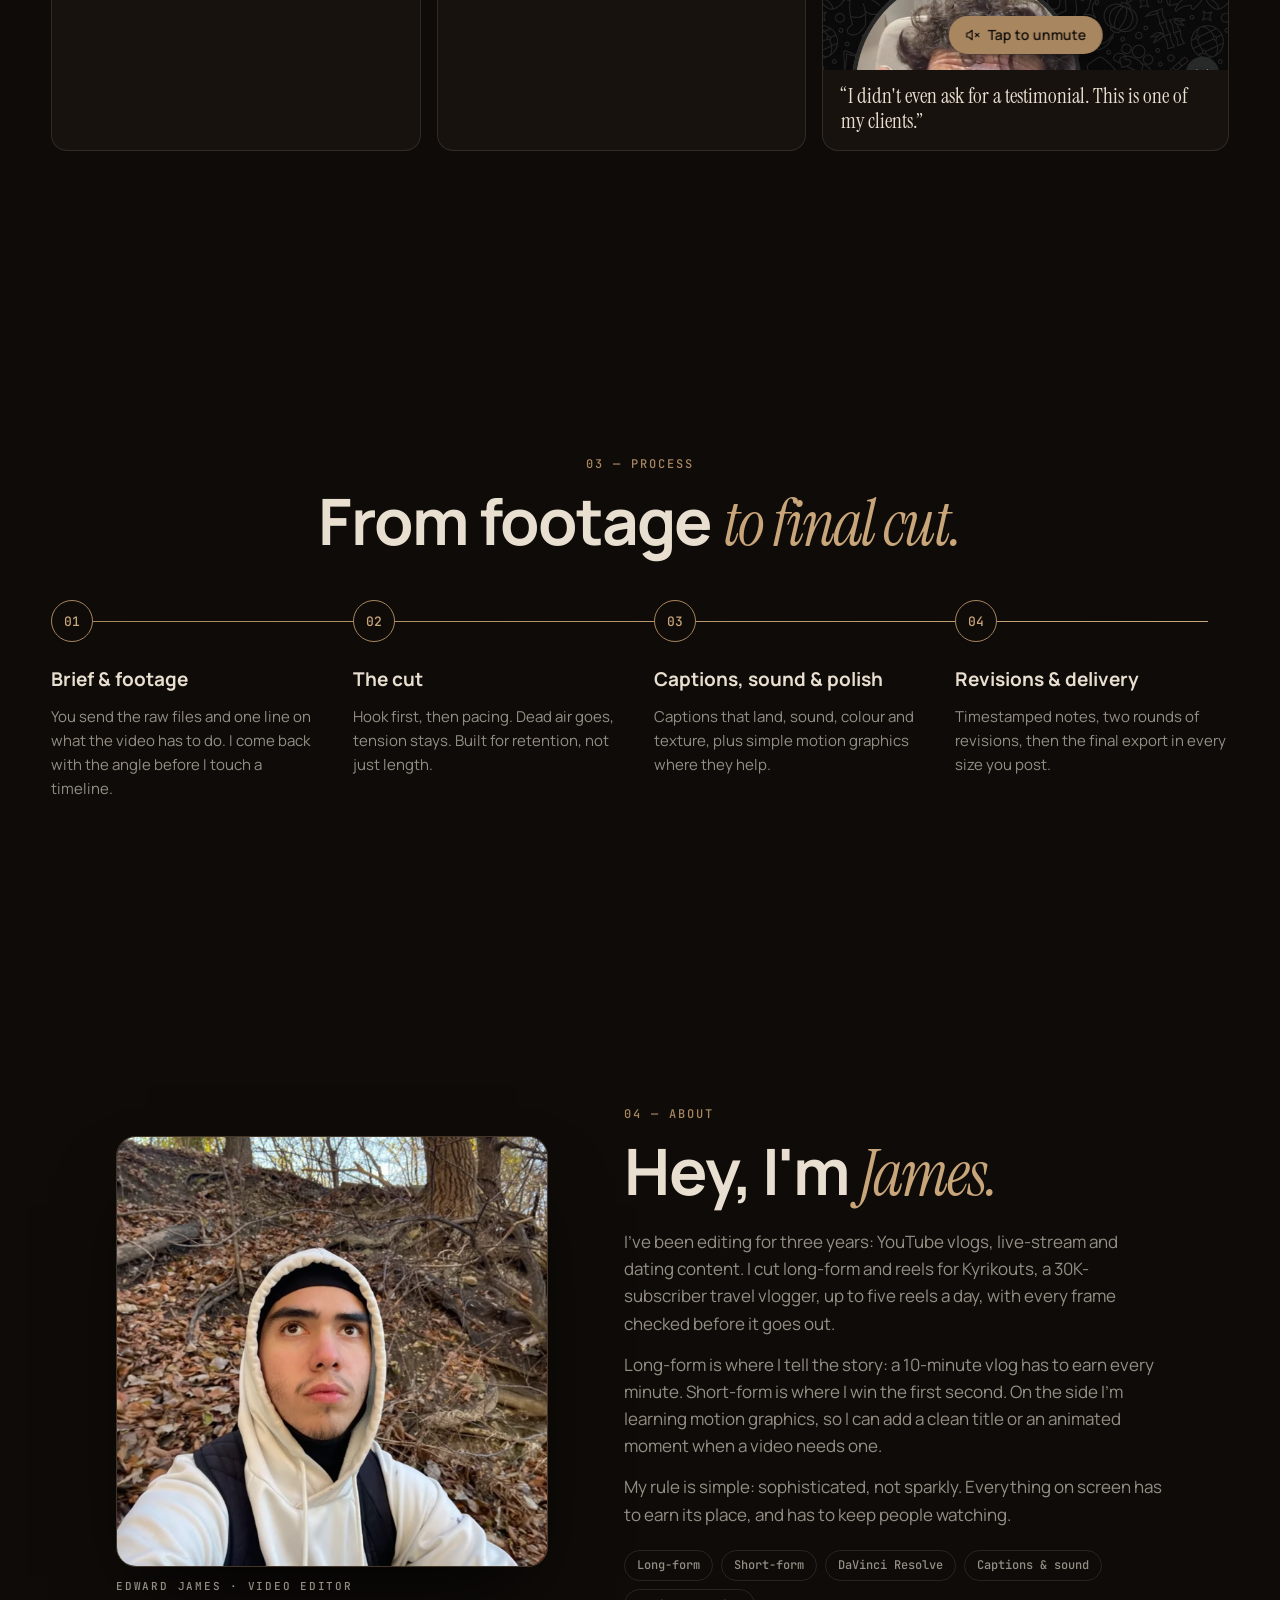
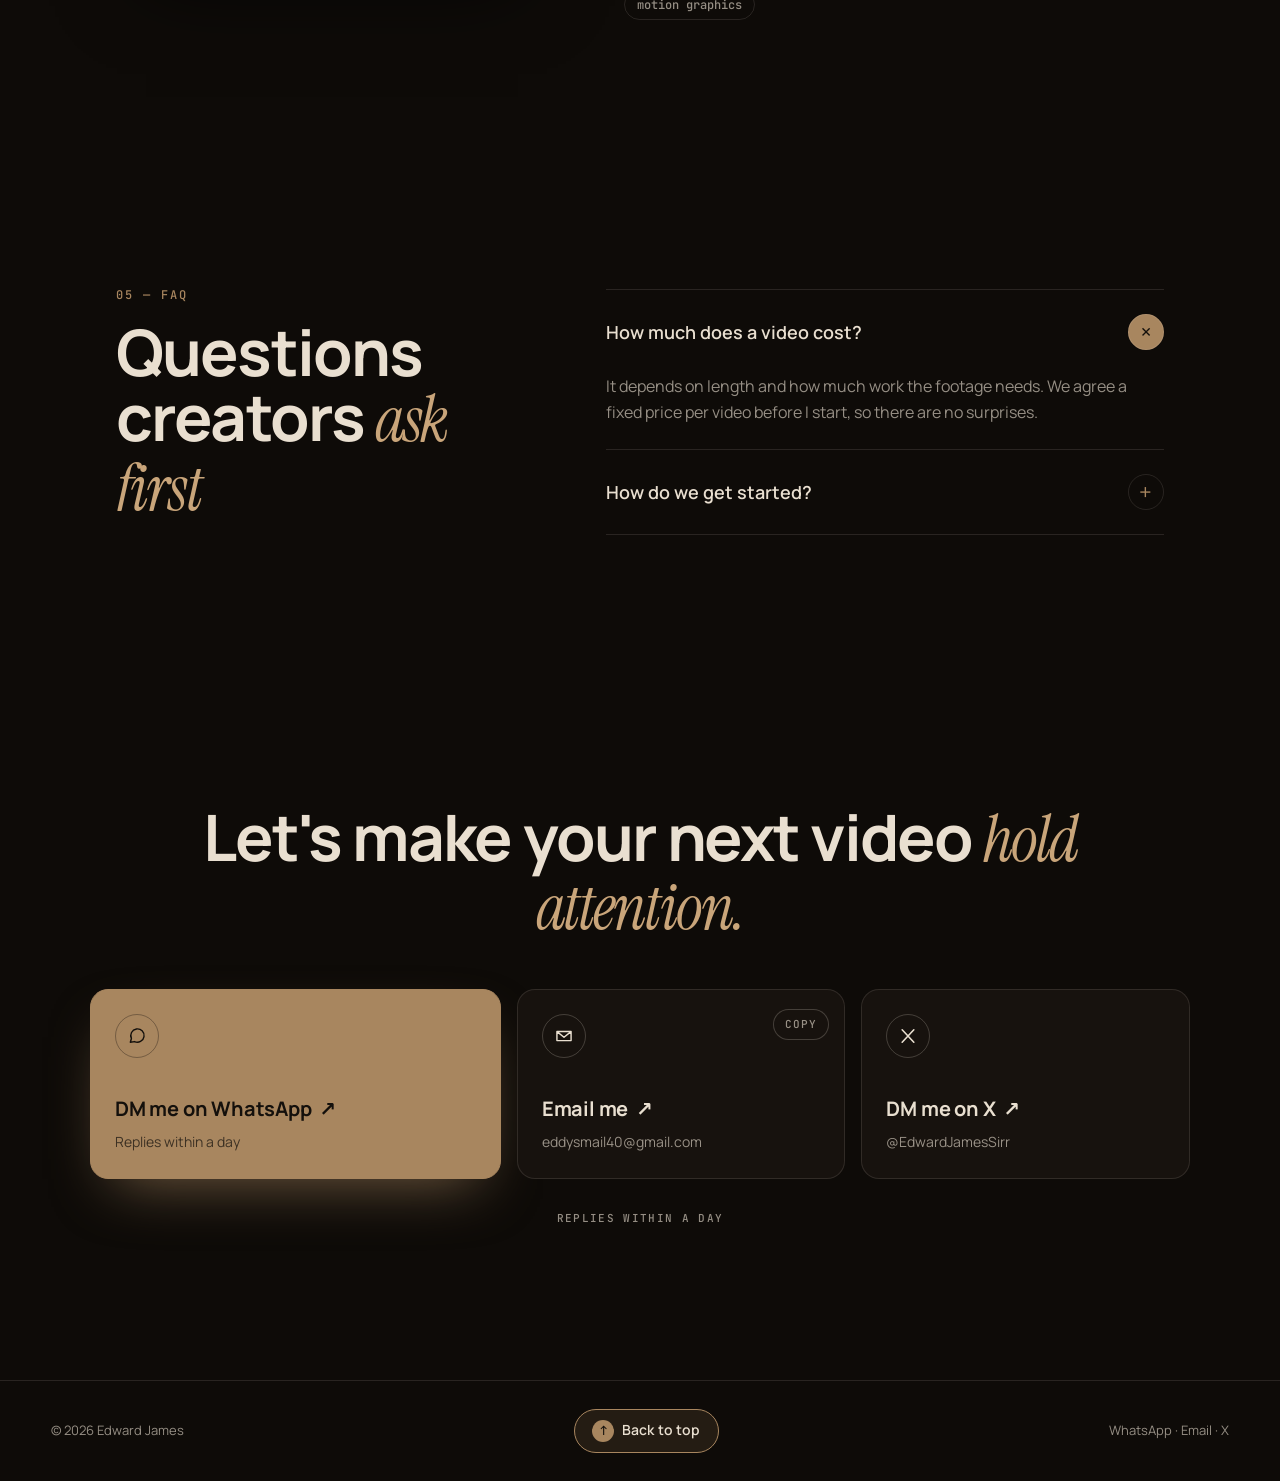
==== commit d3c13ef6: "Add files via upload" ====
--- a/index.html
+++ b/index.html
@@ -208,7 +208,7 @@
     <article class="card glow"><p class="big" data-count>704K+</p><p>YouTube views on five long-form vlogs I edited. The top one alone: 368K.</p><p class="meta">Kyrikouts · YouTube · 30K subscribers</p></article>
     <article class="card glow"><p class="big" data-count>580K+</p><p>views from my top five reels. The best one alone: 166K.</p><p class="meta">Kyrikouts · Instagram</p></article>
     <article class="card glow"><p class="big" data-count>368K</p><p>views on a single 12-minute vlog I cut.</p><p class="meta">Kyrikouts · YouTube</p></article>
-    <article class="card glow"><p class="big big-land" data-count data-decimals="1" data-dur="950">1.8M+</p><p>views in total across my long-form and short-form edits.</p><p class="meta">YouTube + Instagram combined</p></article>
+    <article class="card glow"><p class="big big-land" data-count data-decimals="1" data-dur="1700">1.8M+</p><p>views in total across my long-form and short-form edits.</p><p class="meta">YouTube + Instagram combined</p></article>
     <figure class="card quote video-card"><div class="clip-media"><video class="auto" data-sound="on" src="video/testimonial.mp4" data-poster-late="img/client-voice-opt.jpg" muted loop playsinline webkit-playsinline disablepictureinpicture disableremoteplayback preload="none"></video><button class="snd snd-big" type="button" aria-label="Unmute" aria-pressed="false"><span class="snd-off"><svg><use href="#i-mute"/></svg> Tap to unmute</span><span class="snd-on"><svg><use href="#i-sound"/></svg> Sound on</span></button></div><figcaption><p>“I didn't even ask for a testimonial. This is one of my clients.”</p></figcaption></figure>
   </div>
 </section>
@@ -301,7 +301,7 @@
   function check(){
     rv.forEach(el=>{if(!el.classList.contains('in')&&onScreen(el,.08))el.classList.add('in')});
     if(steps&&!steps.classList.contains('in')&&onScreen(steps,.25))steps.classList.add('in');
-    counts.forEach(el=>{if(!el.dataset.done&&onScreen(el,.5))countUp(el)});
+    counts.forEach(el=>{if(!el.dataset.done&&onScreen(el,.5)&&(!el.classList.contains('big-land')||el.getBoundingClientRect().top<vh()*.68))countUp(el)});
     vids.forEach(v=>{if(!lbOpen&&onScreen(v,.35,true)){if(v.paused)start(v)}else if(!v.paused){v.pause()}});
   }
   /* numbers count up to exactly what's written in the page */
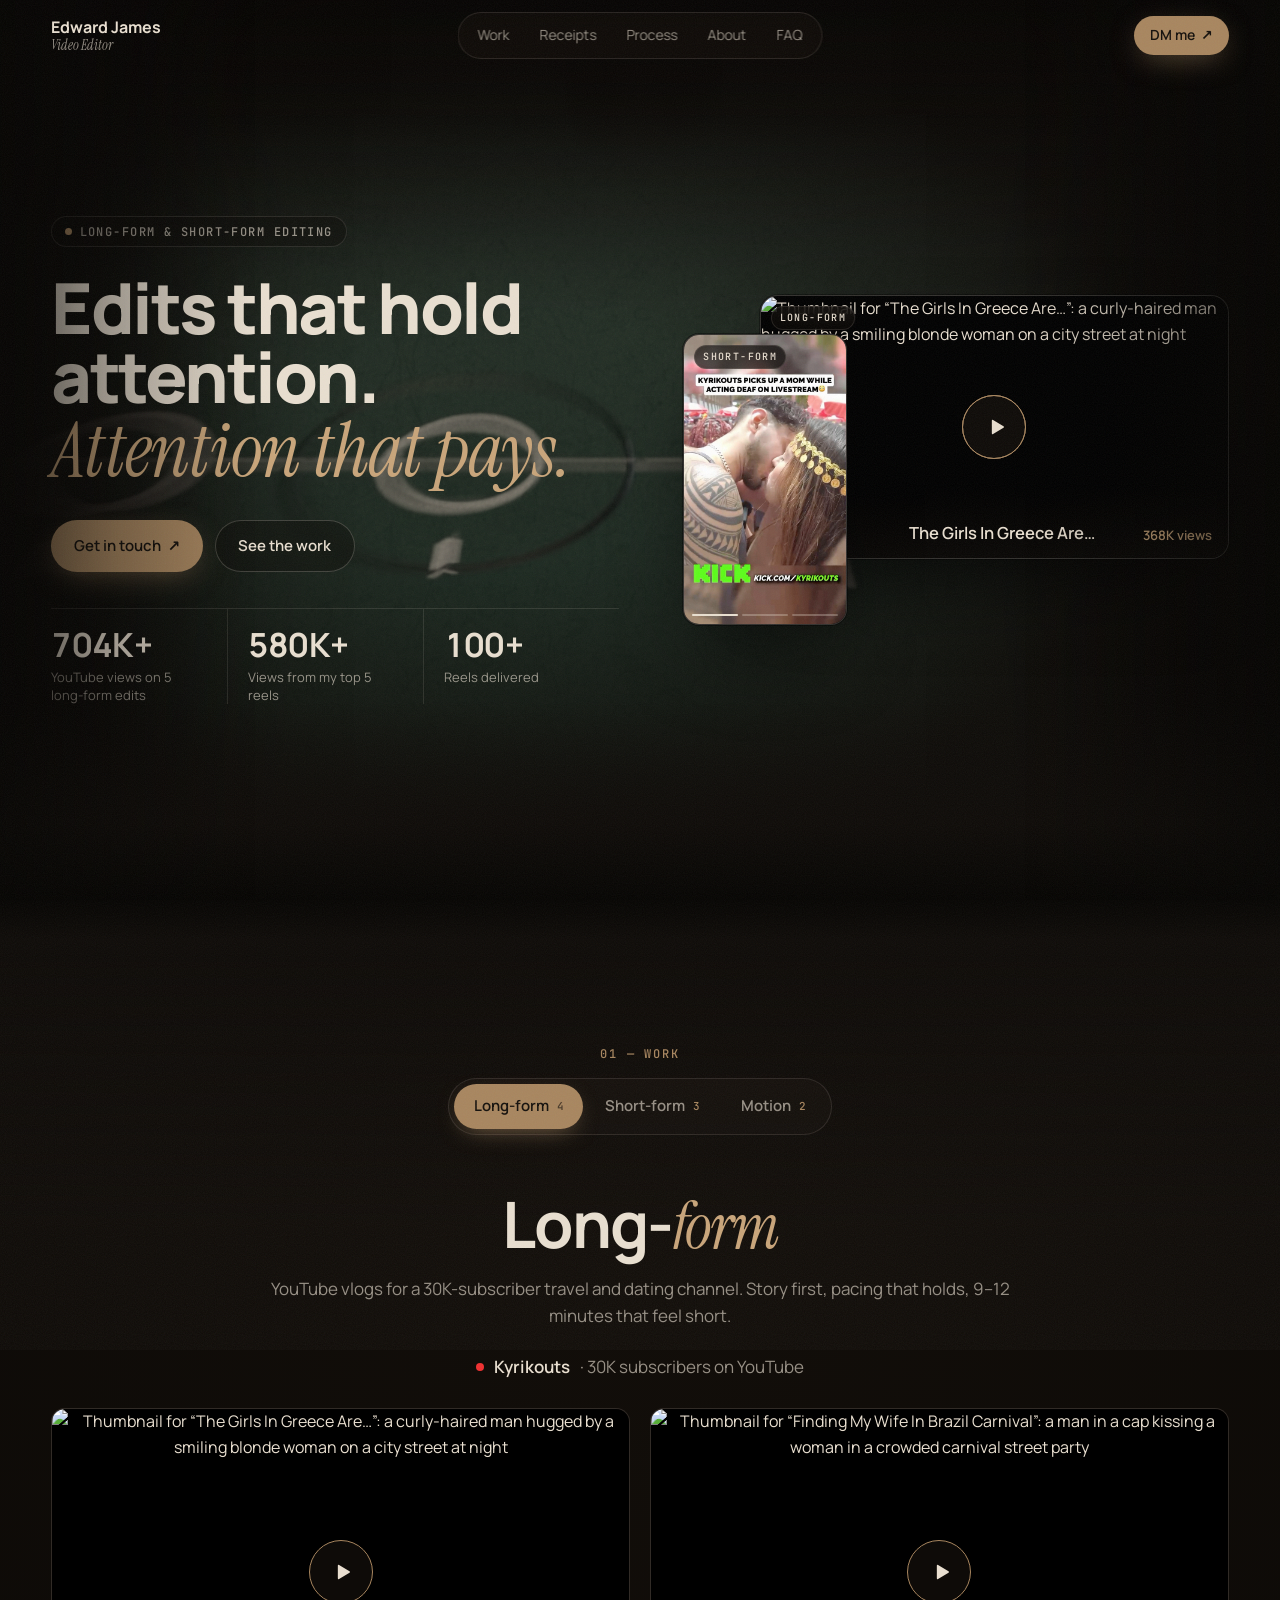
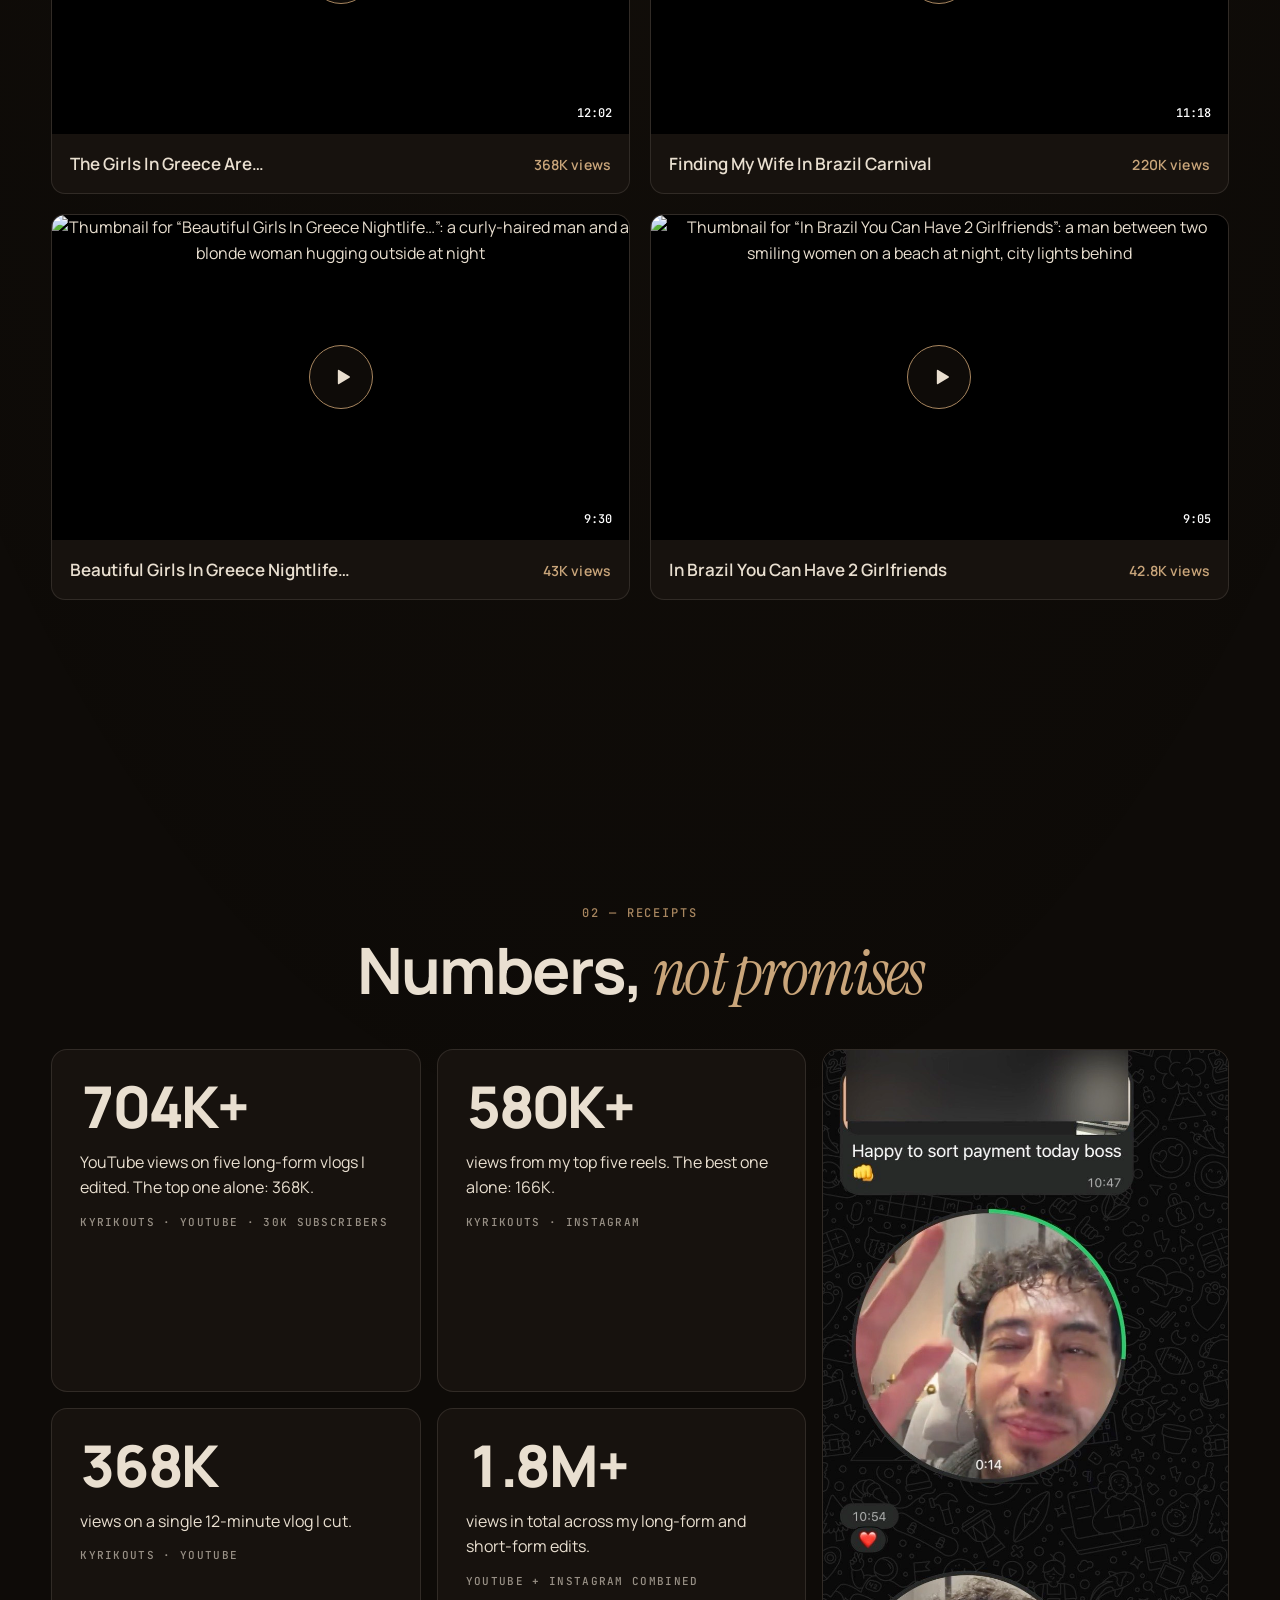
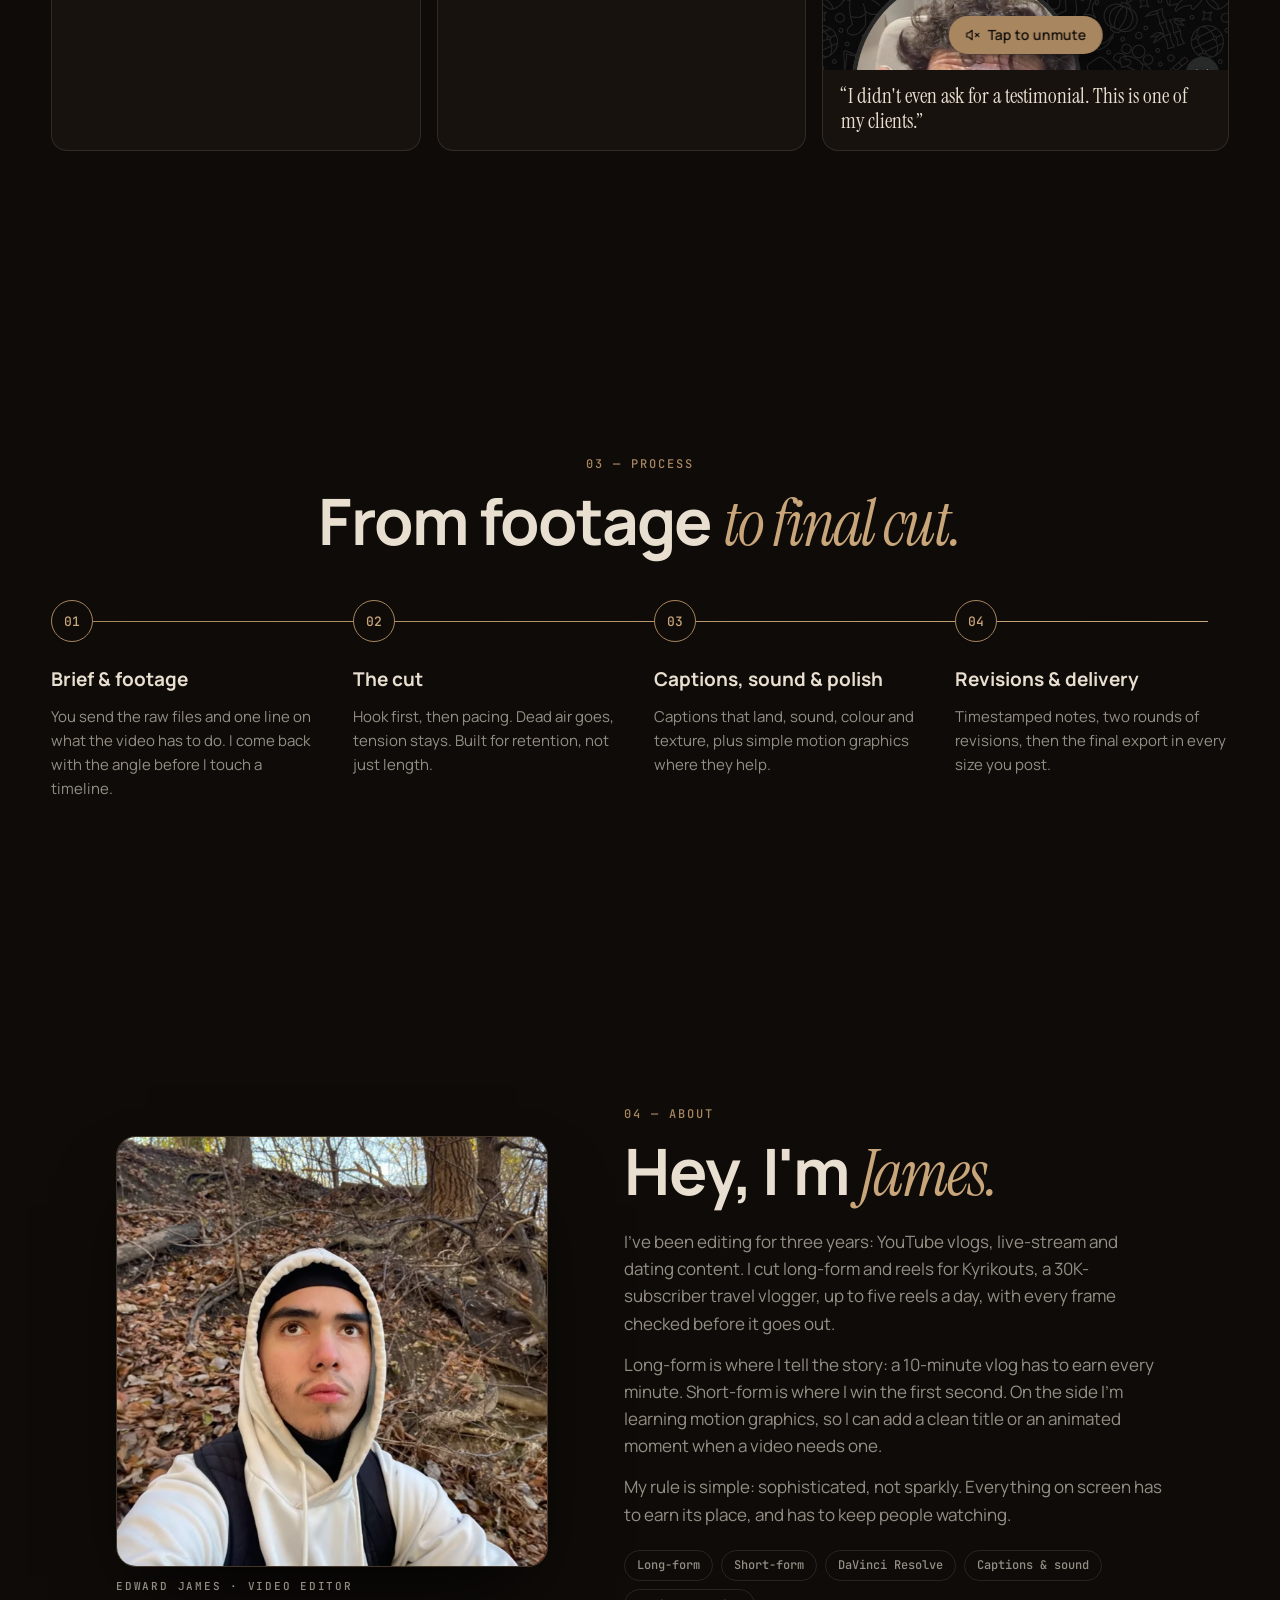
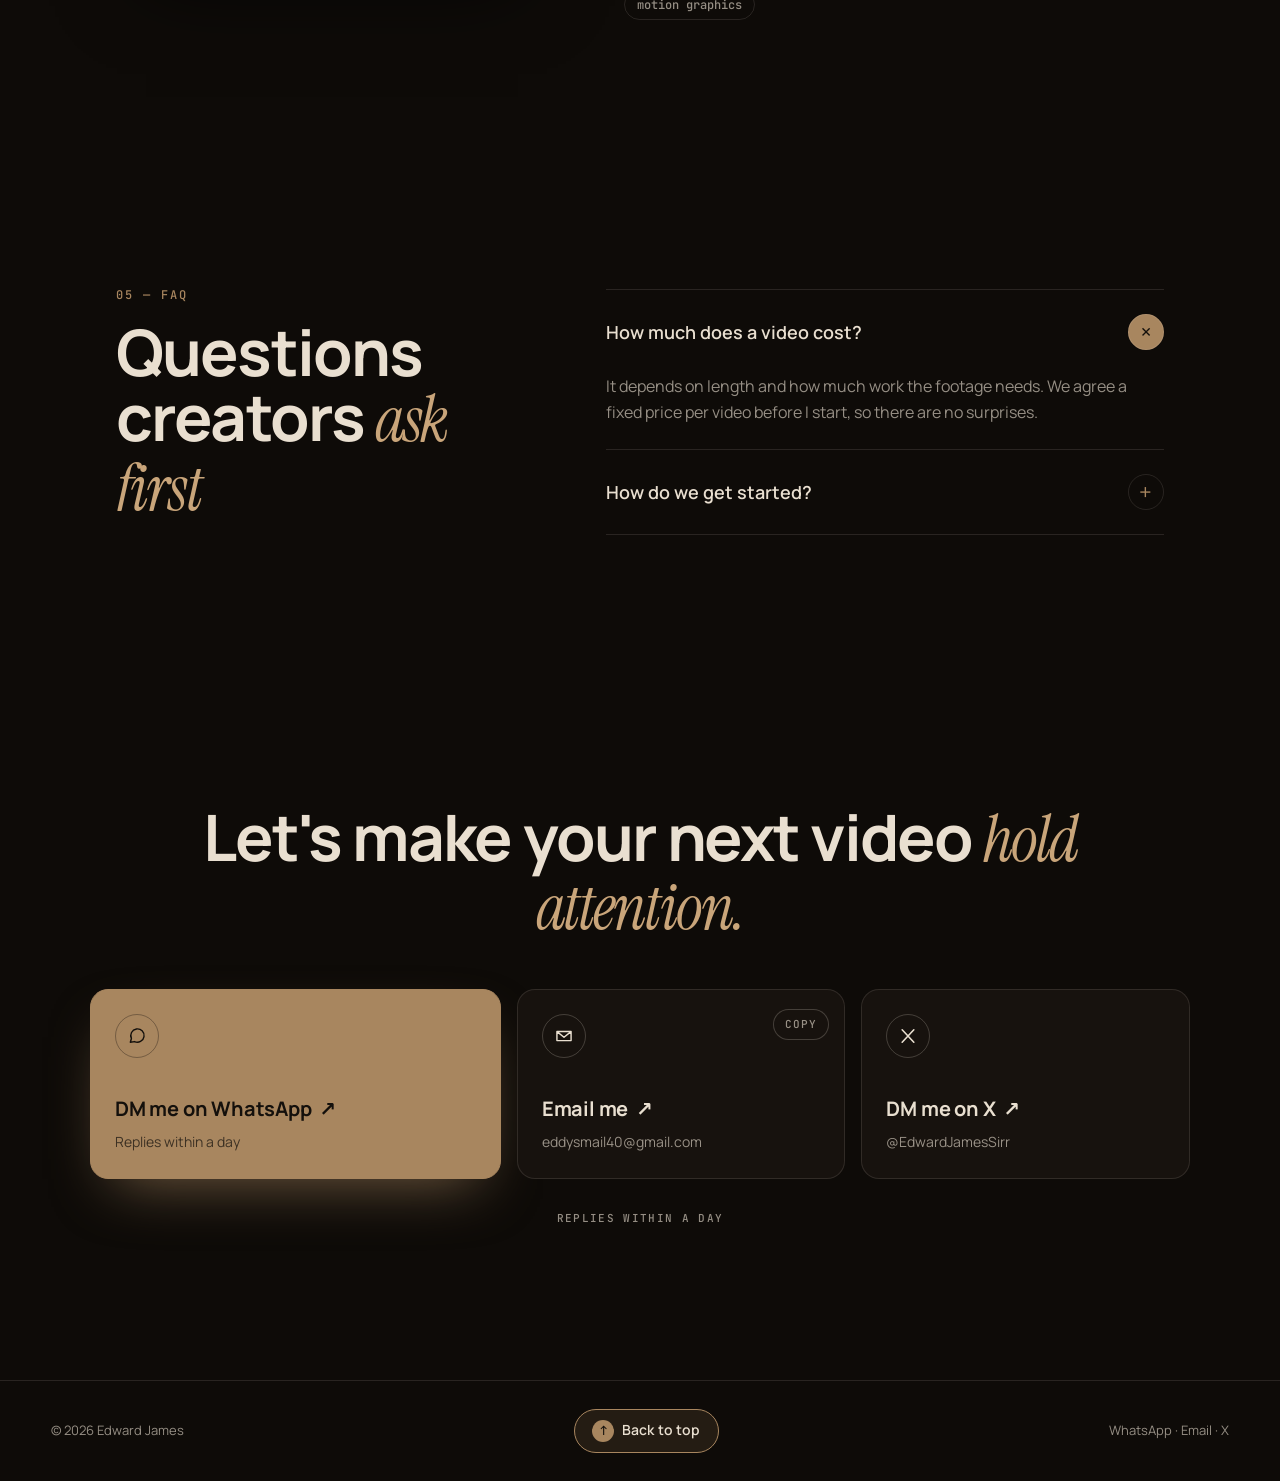
==== commit 7c5267af: "Add files via upload" ====
--- a/index.html
+++ b/index.html
@@ -301,7 +301,7 @@
   function check(){
     rv.forEach(el=>{if(!el.classList.contains('in')&&onScreen(el,.08))el.classList.add('in')});
     if(steps&&!steps.classList.contains('in')&&onScreen(steps,.25))steps.classList.add('in');
-    counts.forEach(el=>{if(!el.dataset.done&&onScreen(el,.5)&&(!el.classList.contains('big-land')||el.getBoundingClientRect().top<vh()*.68))countUp(el)});
+    counts.forEach(el=>{if(!el.dataset.done&&onScreen(el,.5))countUp(el)});
     vids.forEach(v=>{if(!lbOpen&&onScreen(v,.35,true)){if(v.paused)start(v)}else if(!v.paused){v.pause()}});
   }
   /* numbers count up to exactly what's written in the page */
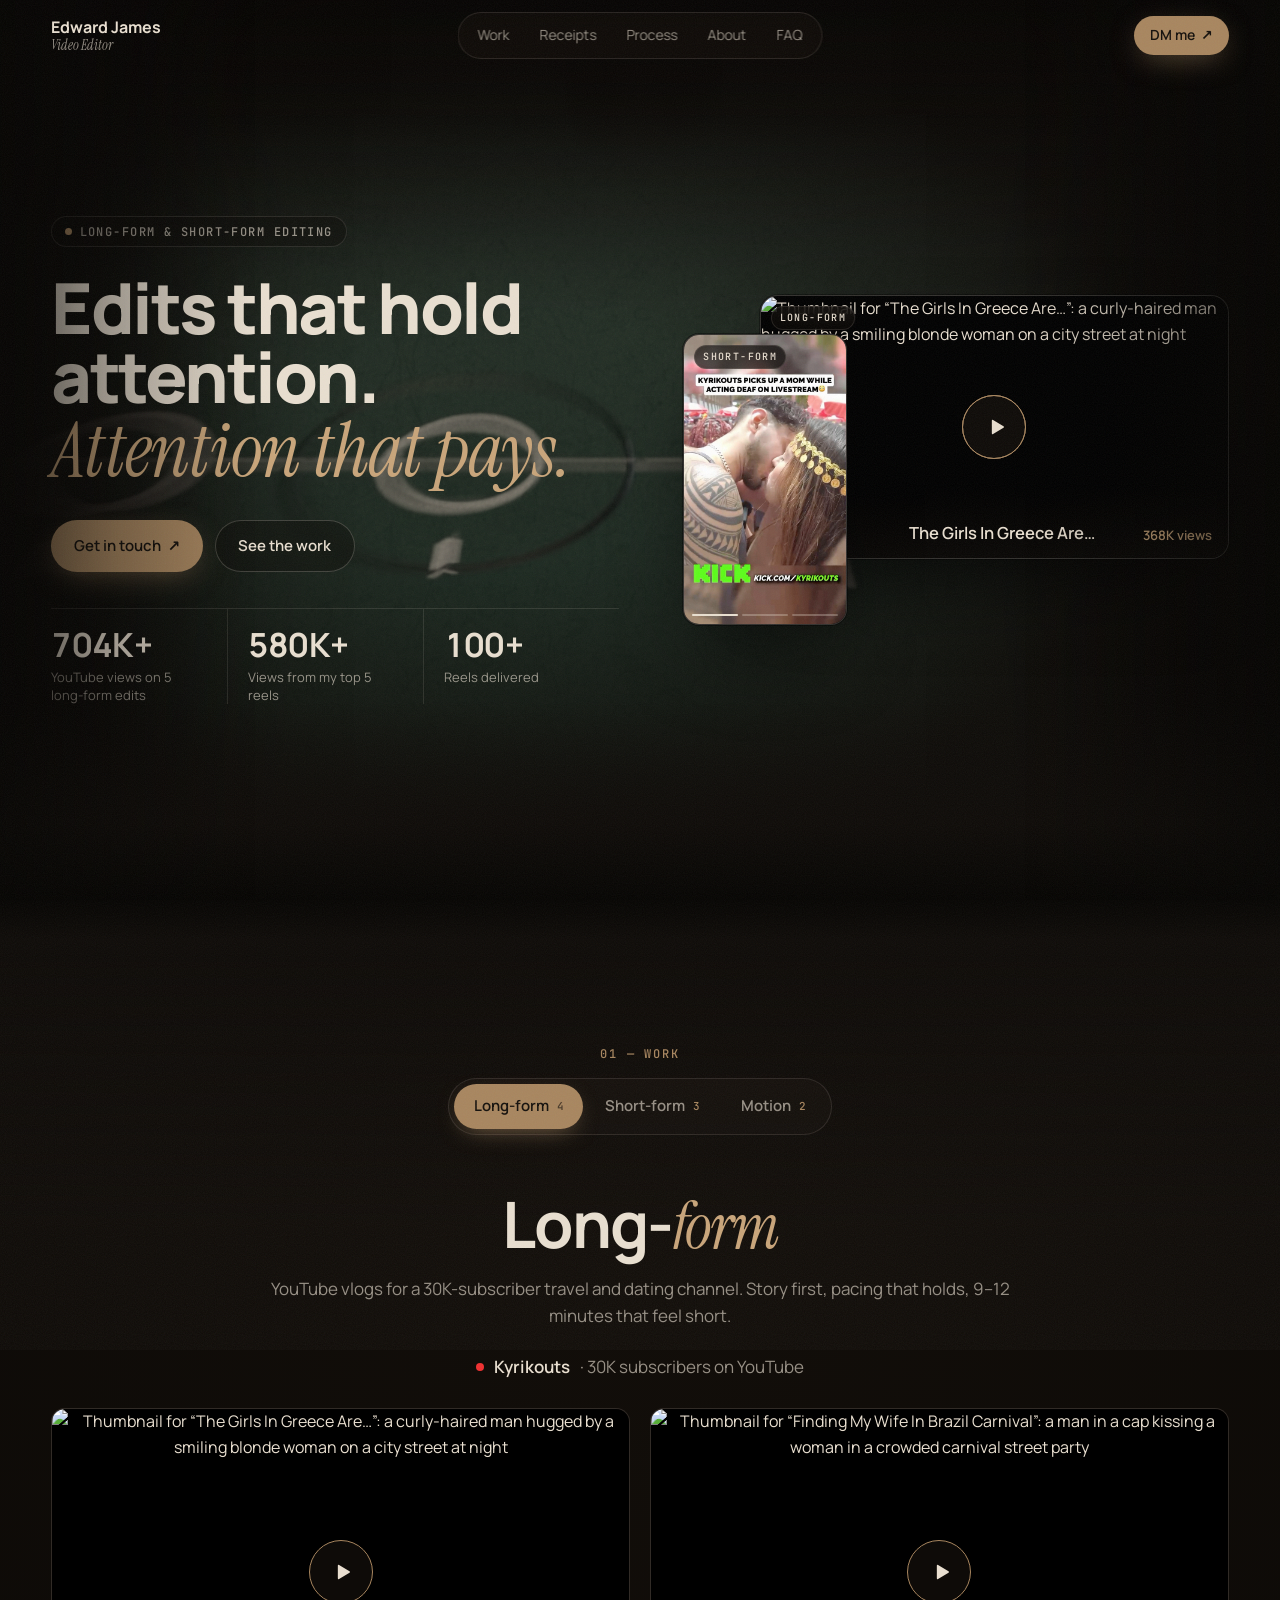
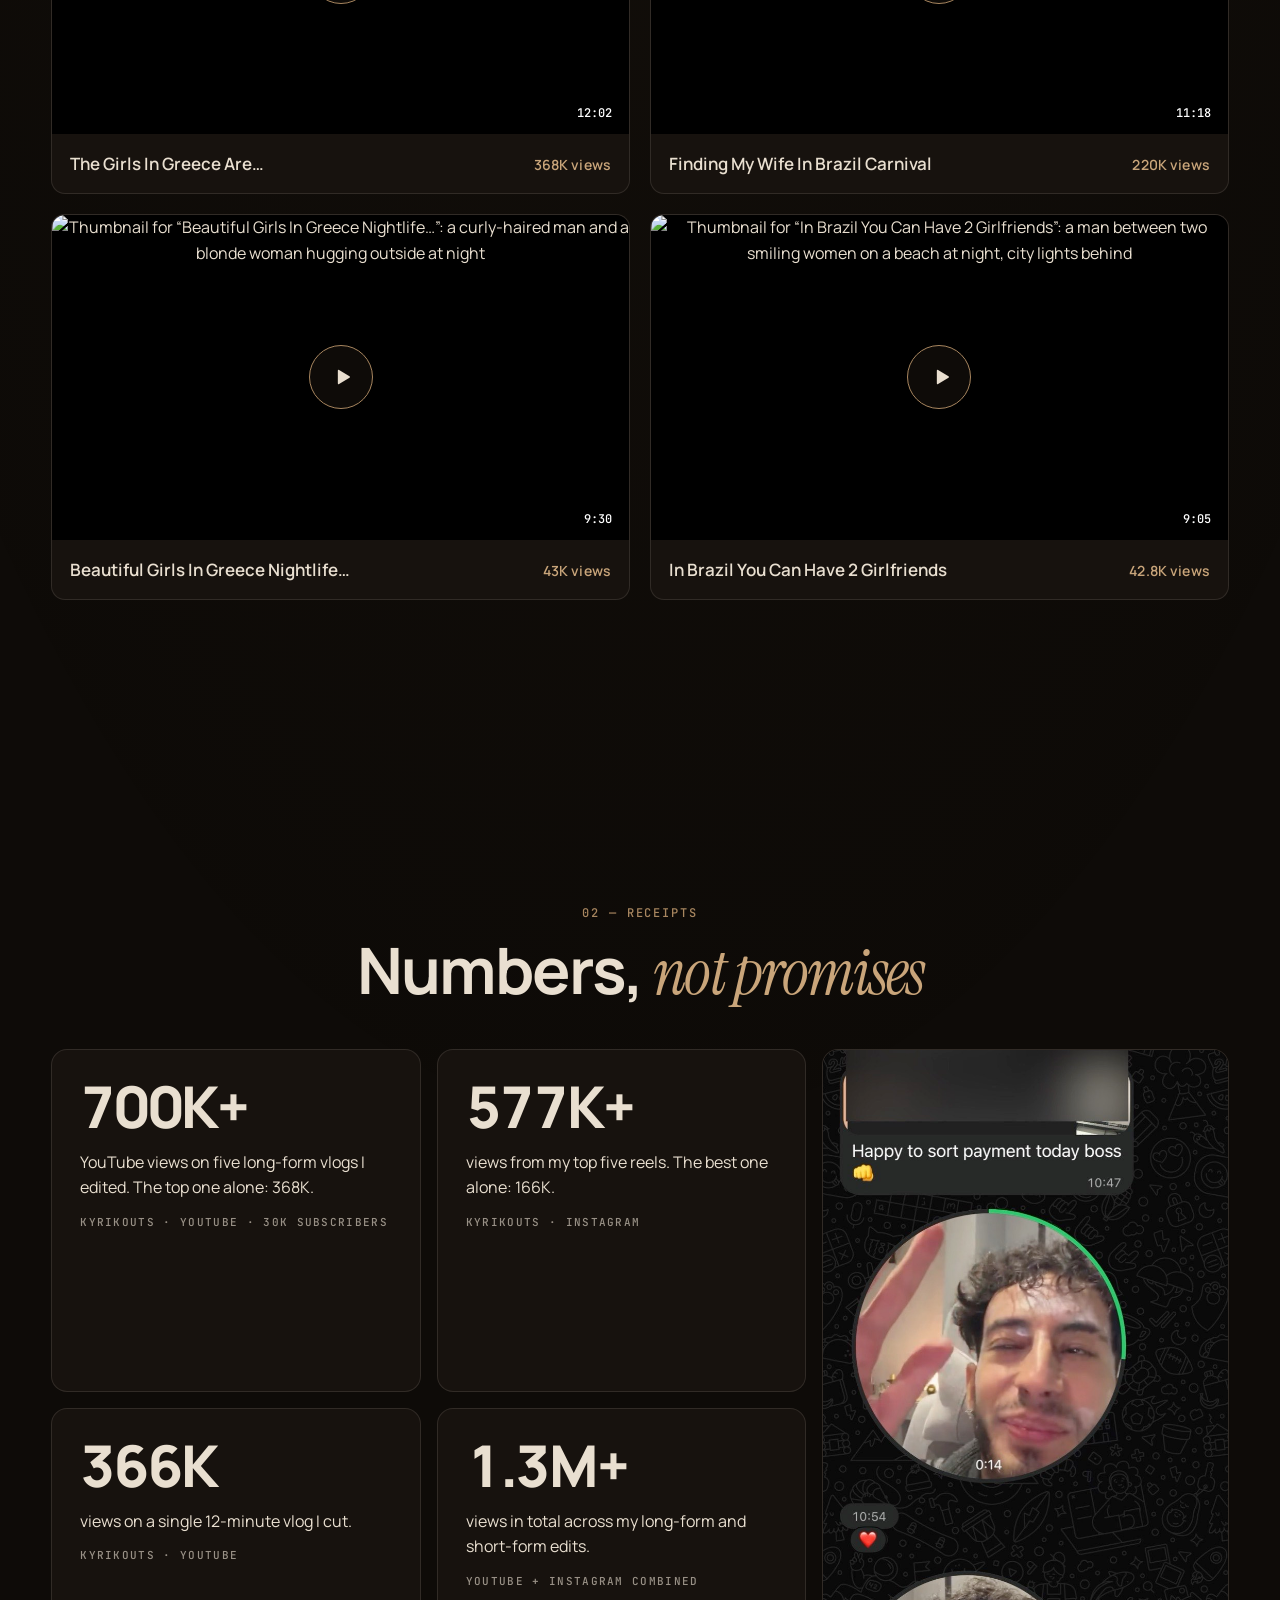
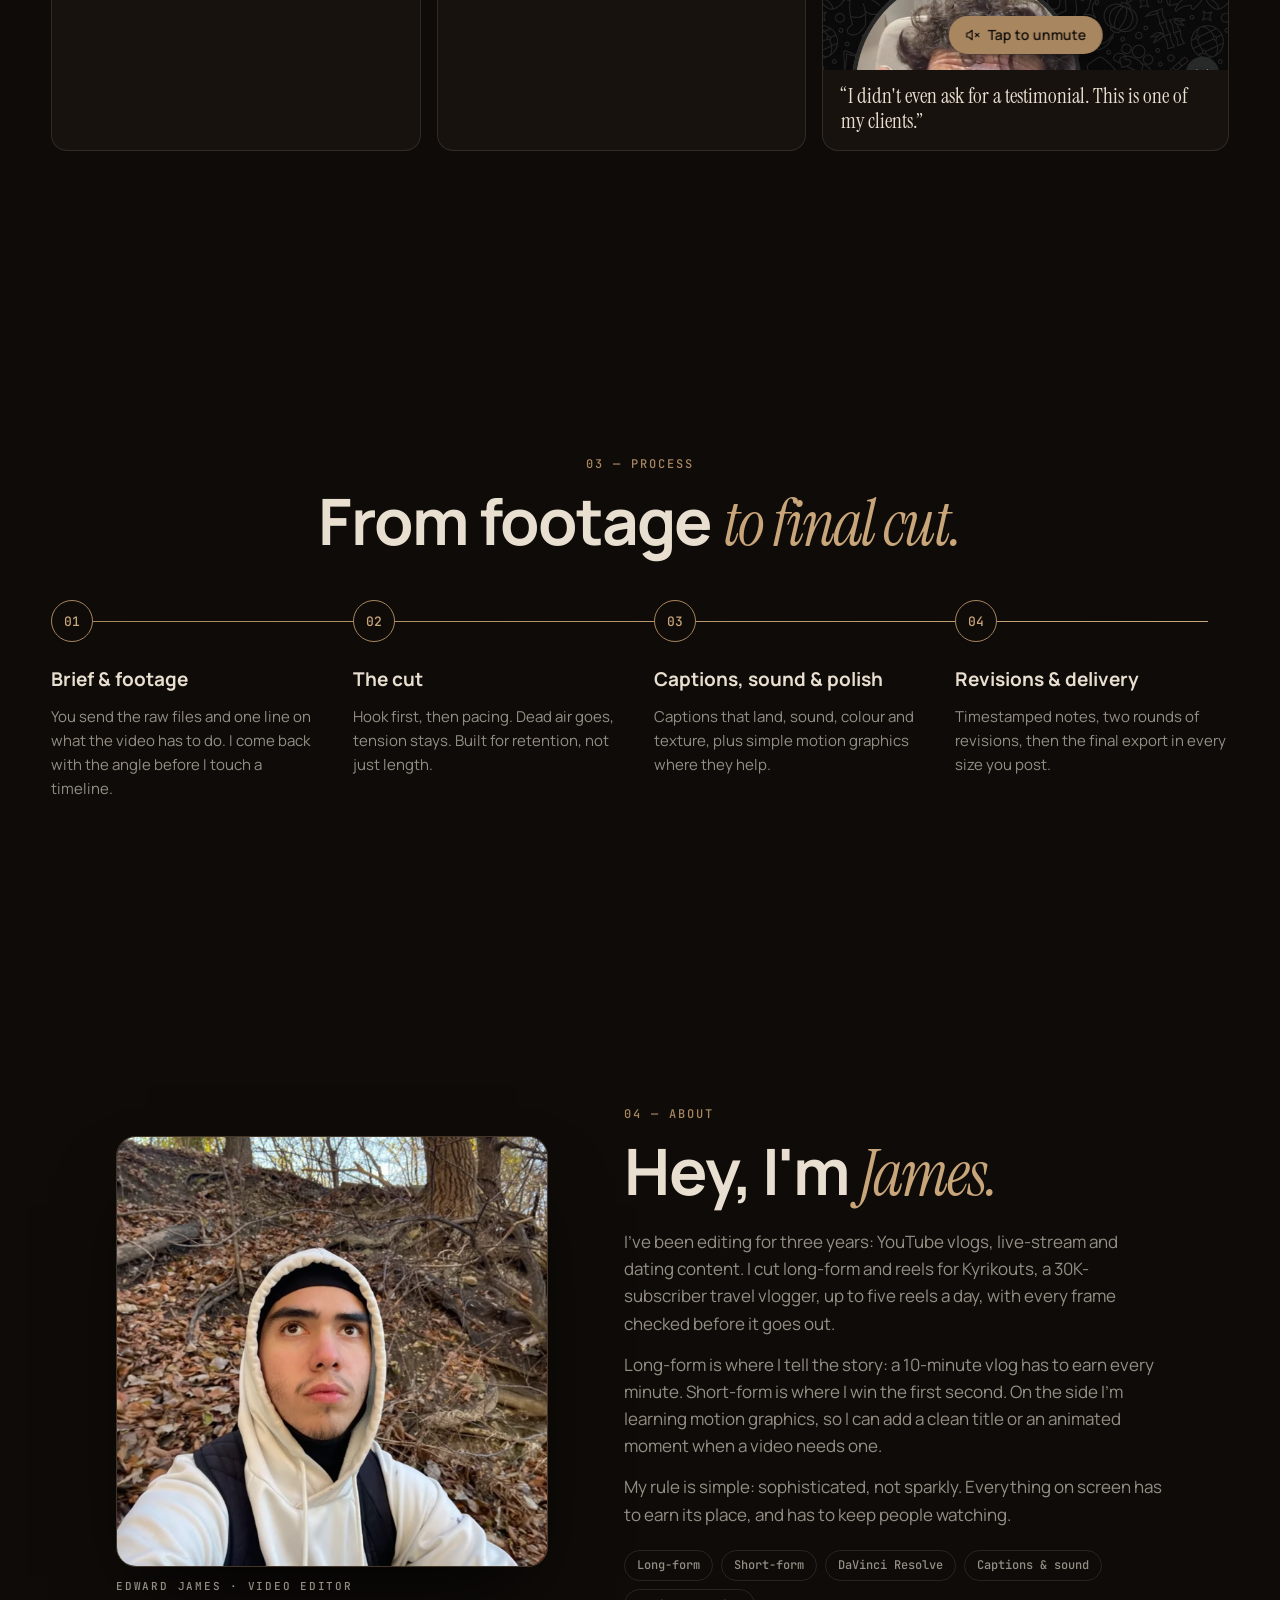
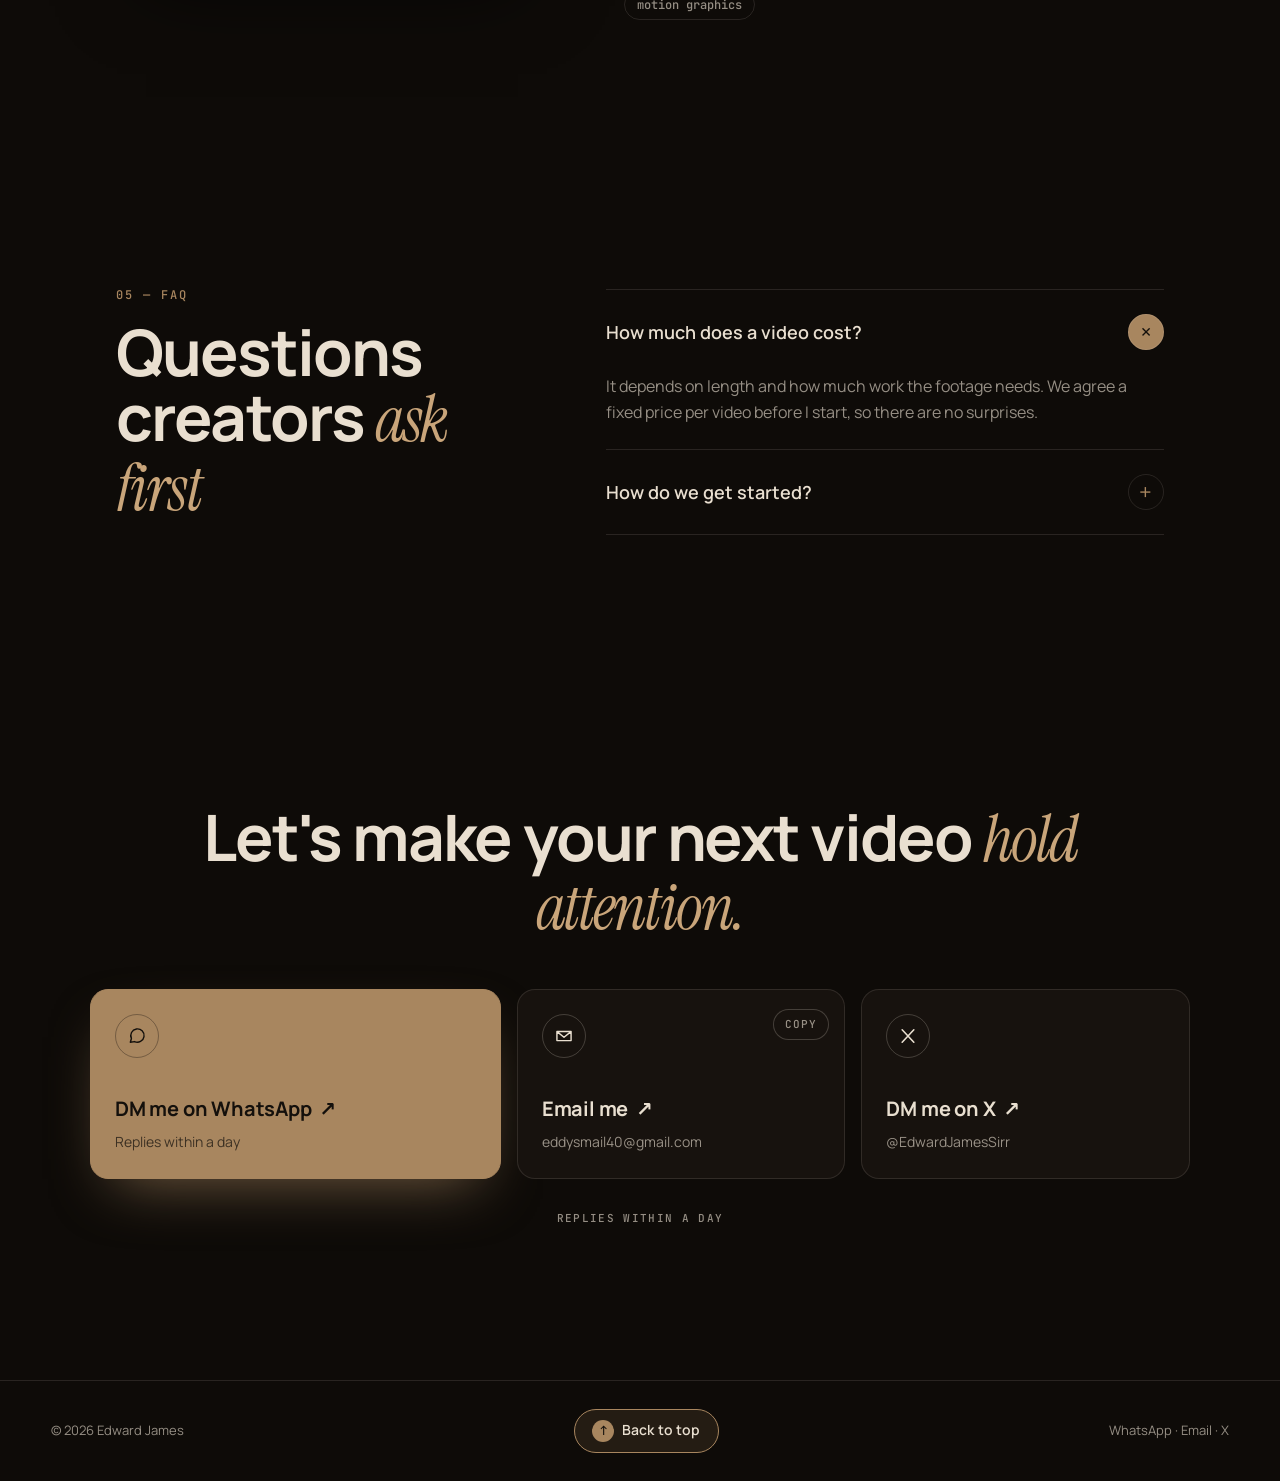
==== commit 4f13cb15: "Add files via upload" ====
--- a/index.html
+++ b/index.html
@@ -308,7 +308,11 @@
   function countUp(el){
     el.dataset.done=1;const m=el.textContent.trim().match(/^(\d+(?:\.\d+)?)(.*)$/);if(!m||reduce)return;
     const end=+m[1],suf=m[2],dec=+(el.dataset.decimals||0),dur=+(el.dataset.dur||1400),t0=performance.now();
-    (function tick(t){const p=Math.min((t-t0)/dur,1),e=1-Math.pow(1-p,4);el.textContent=(end*e).toFixed(dec)+suf;
+    (function tick(t){const p=Math.min((t-t0)/dur,1);
+      /* decimal totals (1.8M+): gentler slow-down and round DOWN, so 1.8 only appears on the very last frame
+         and the landing hits the instant it gets there, instead of sitting on 1.8 first */
+      const e=dec?1-Math.pow(1-p,1.5):1-Math.pow(1-p,4),f=Math.pow(10,dec);
+      el.textContent=(dec?Math.floor(end*e*f+1e-9)/f:end*e).toFixed(dec)+suf;
       if(p<1)requestAnimationFrame(tick);
       else{el.textContent=m[0];
         /* the big total lands with a quick blur-out and a bouncy pop back in */
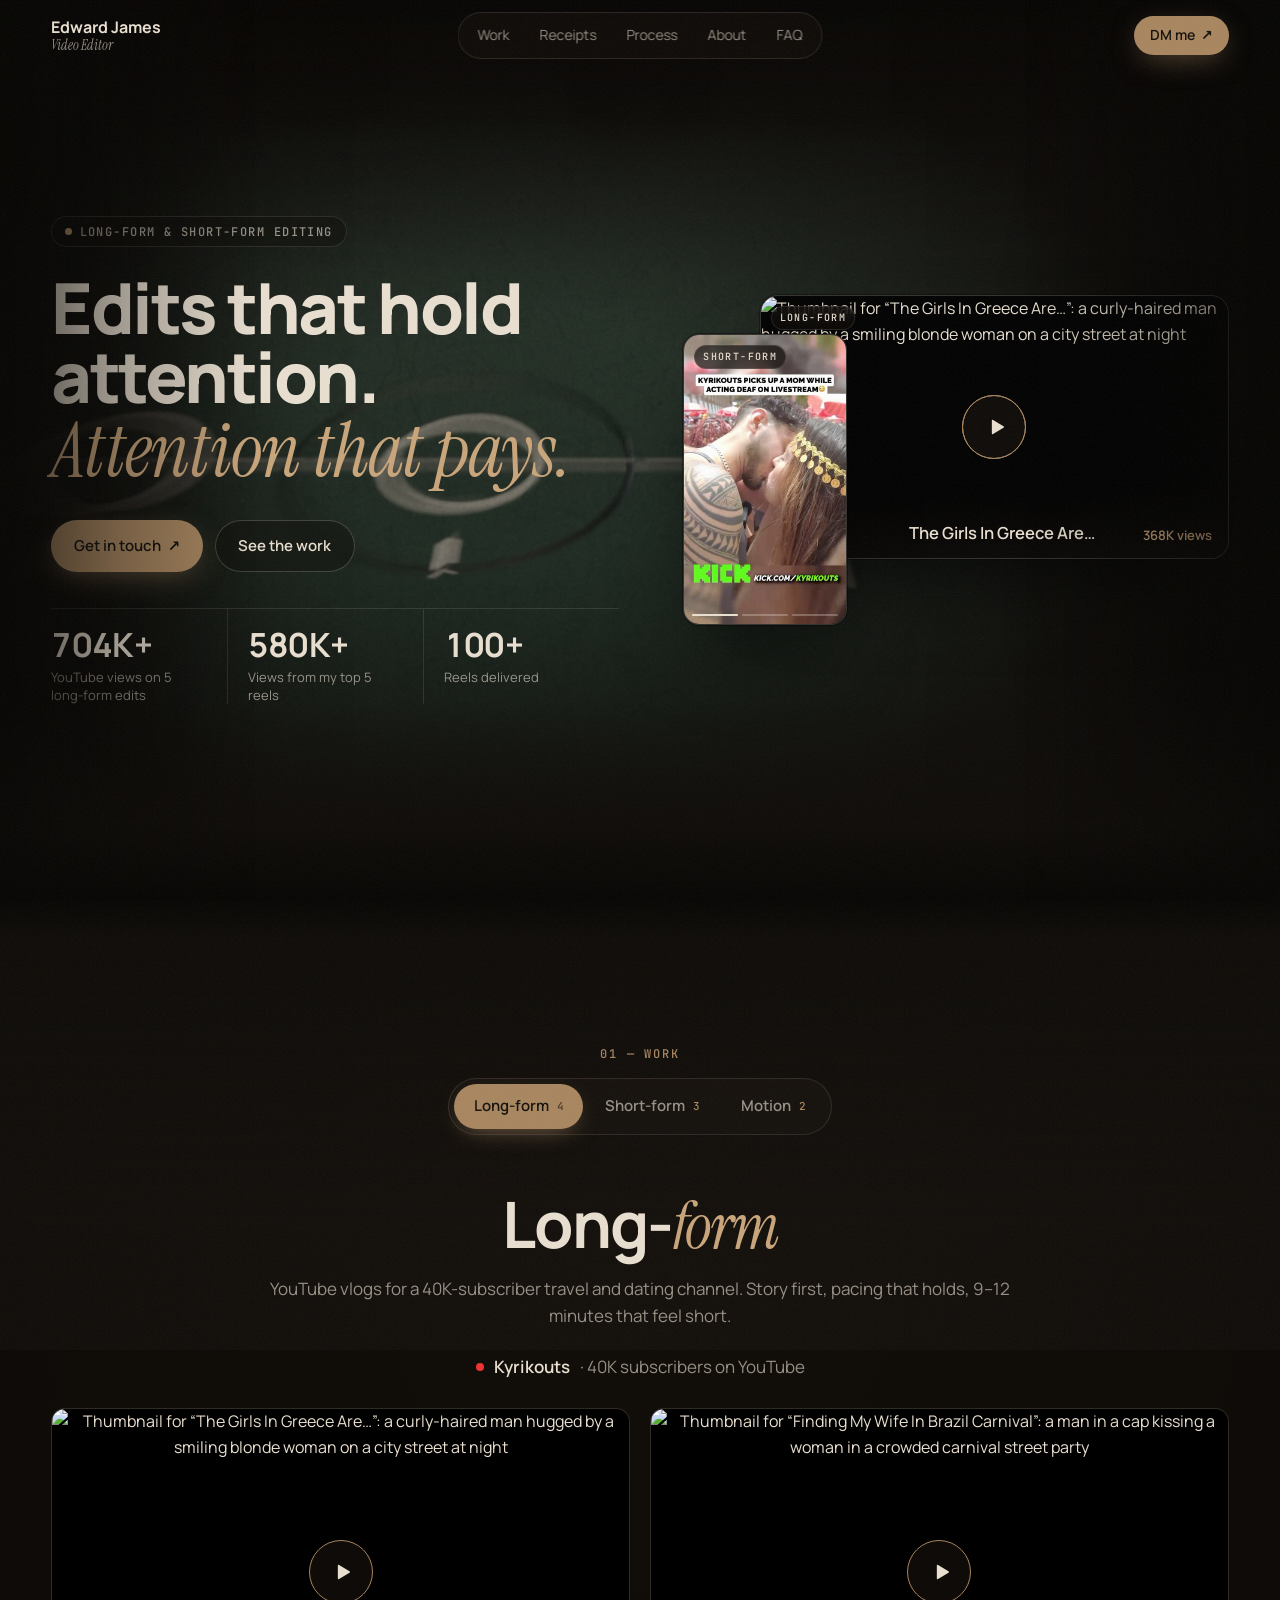
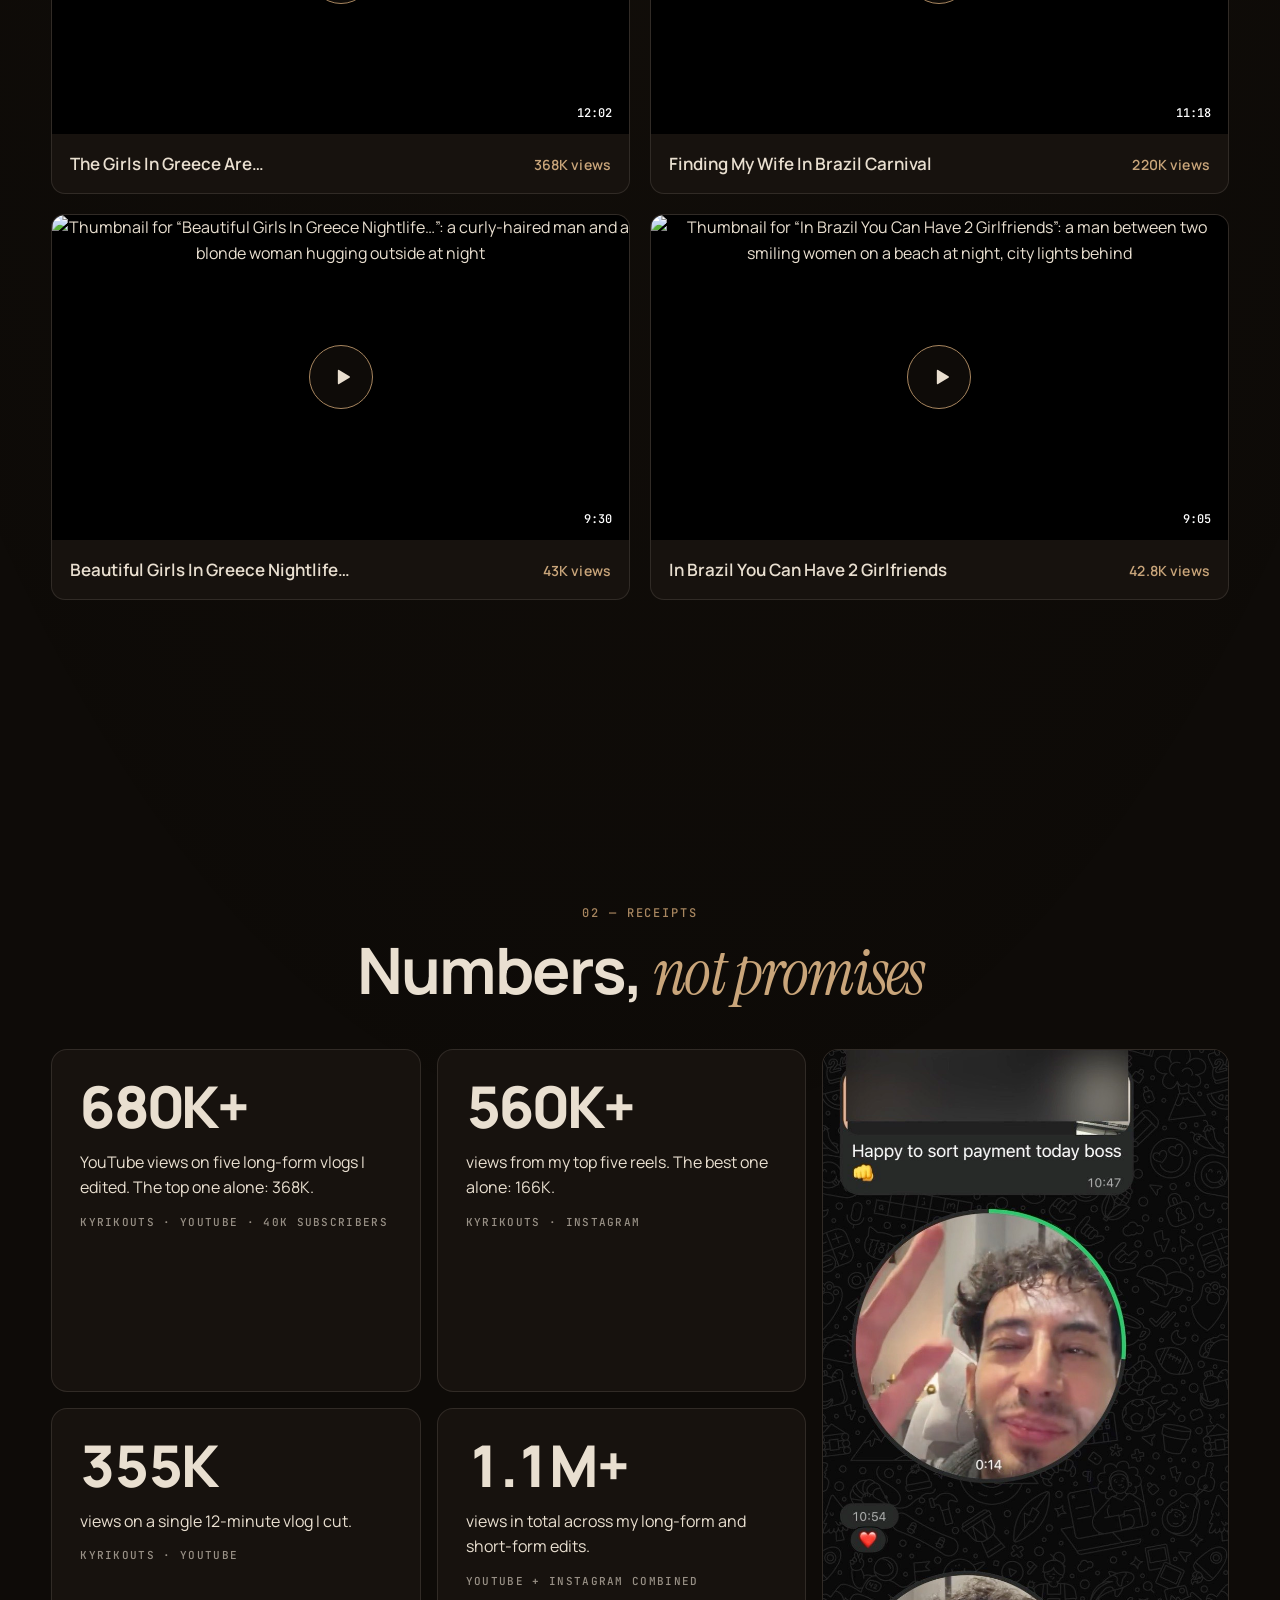
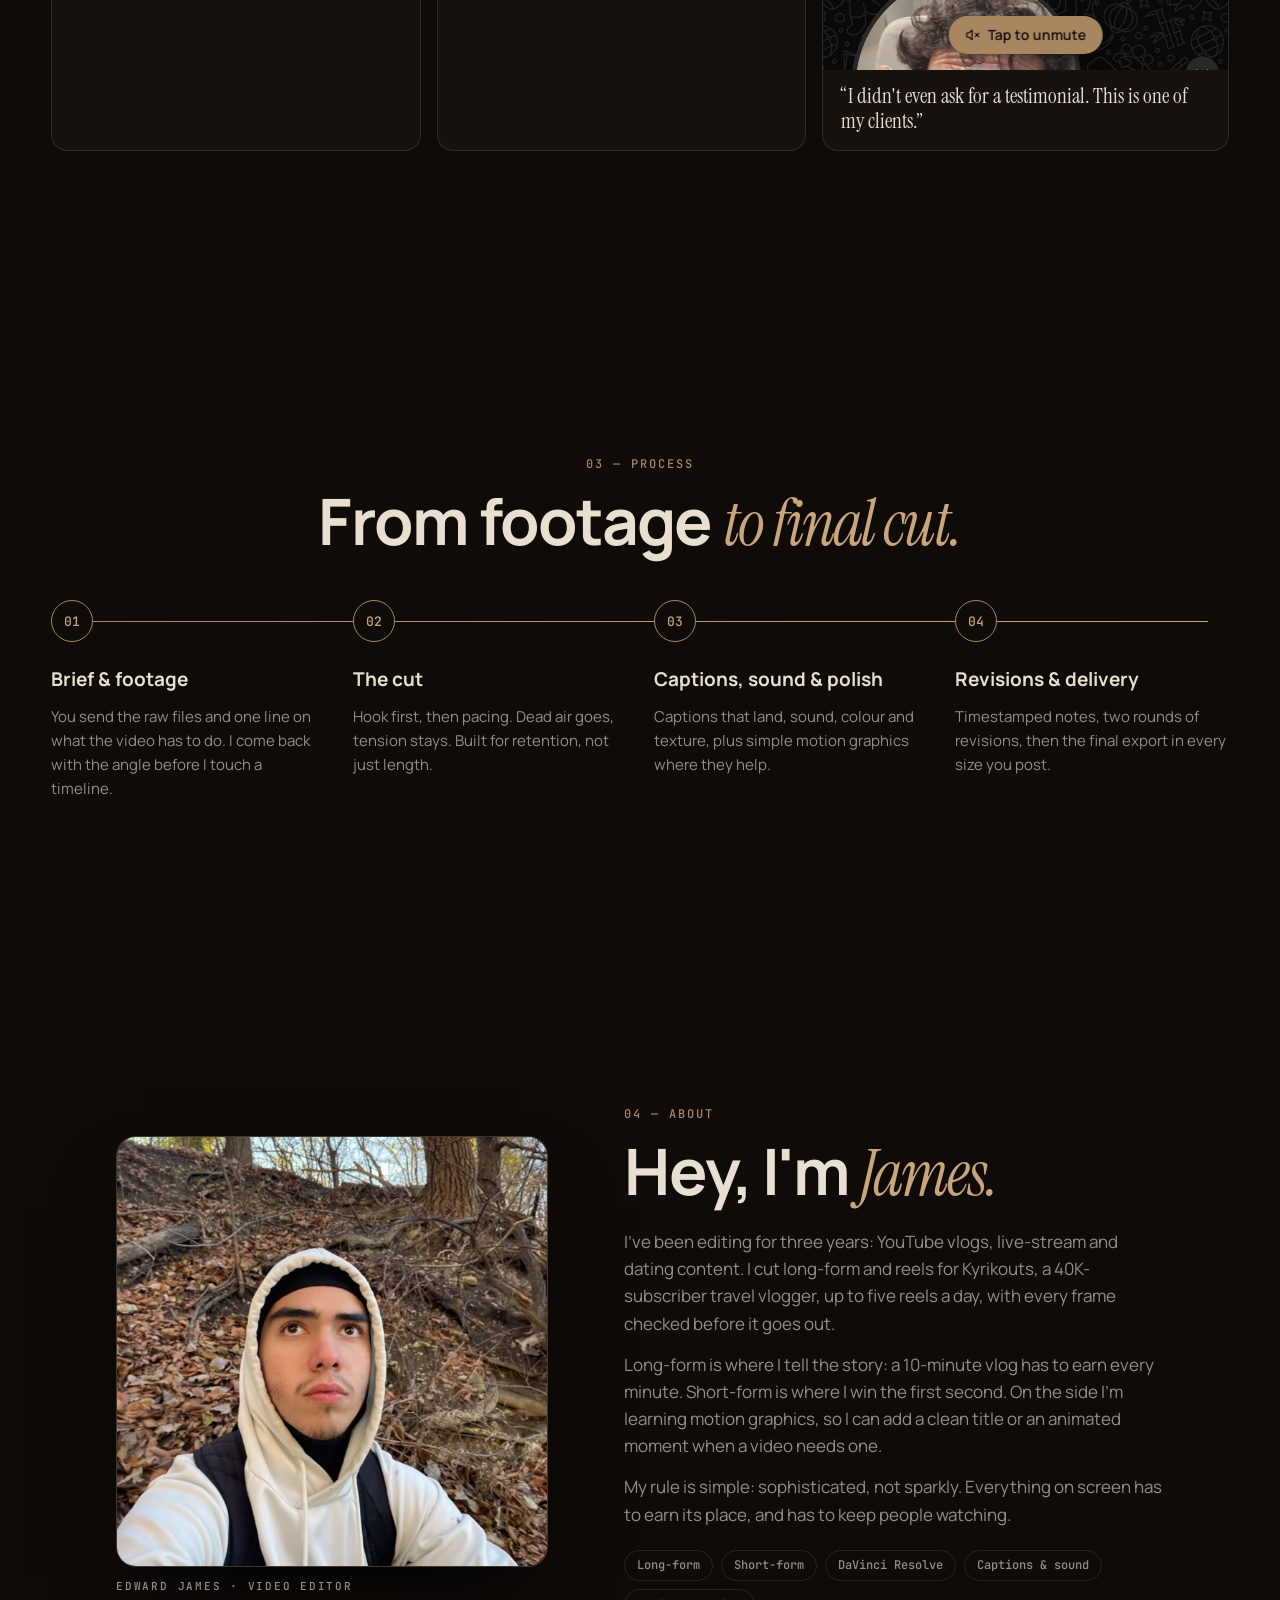
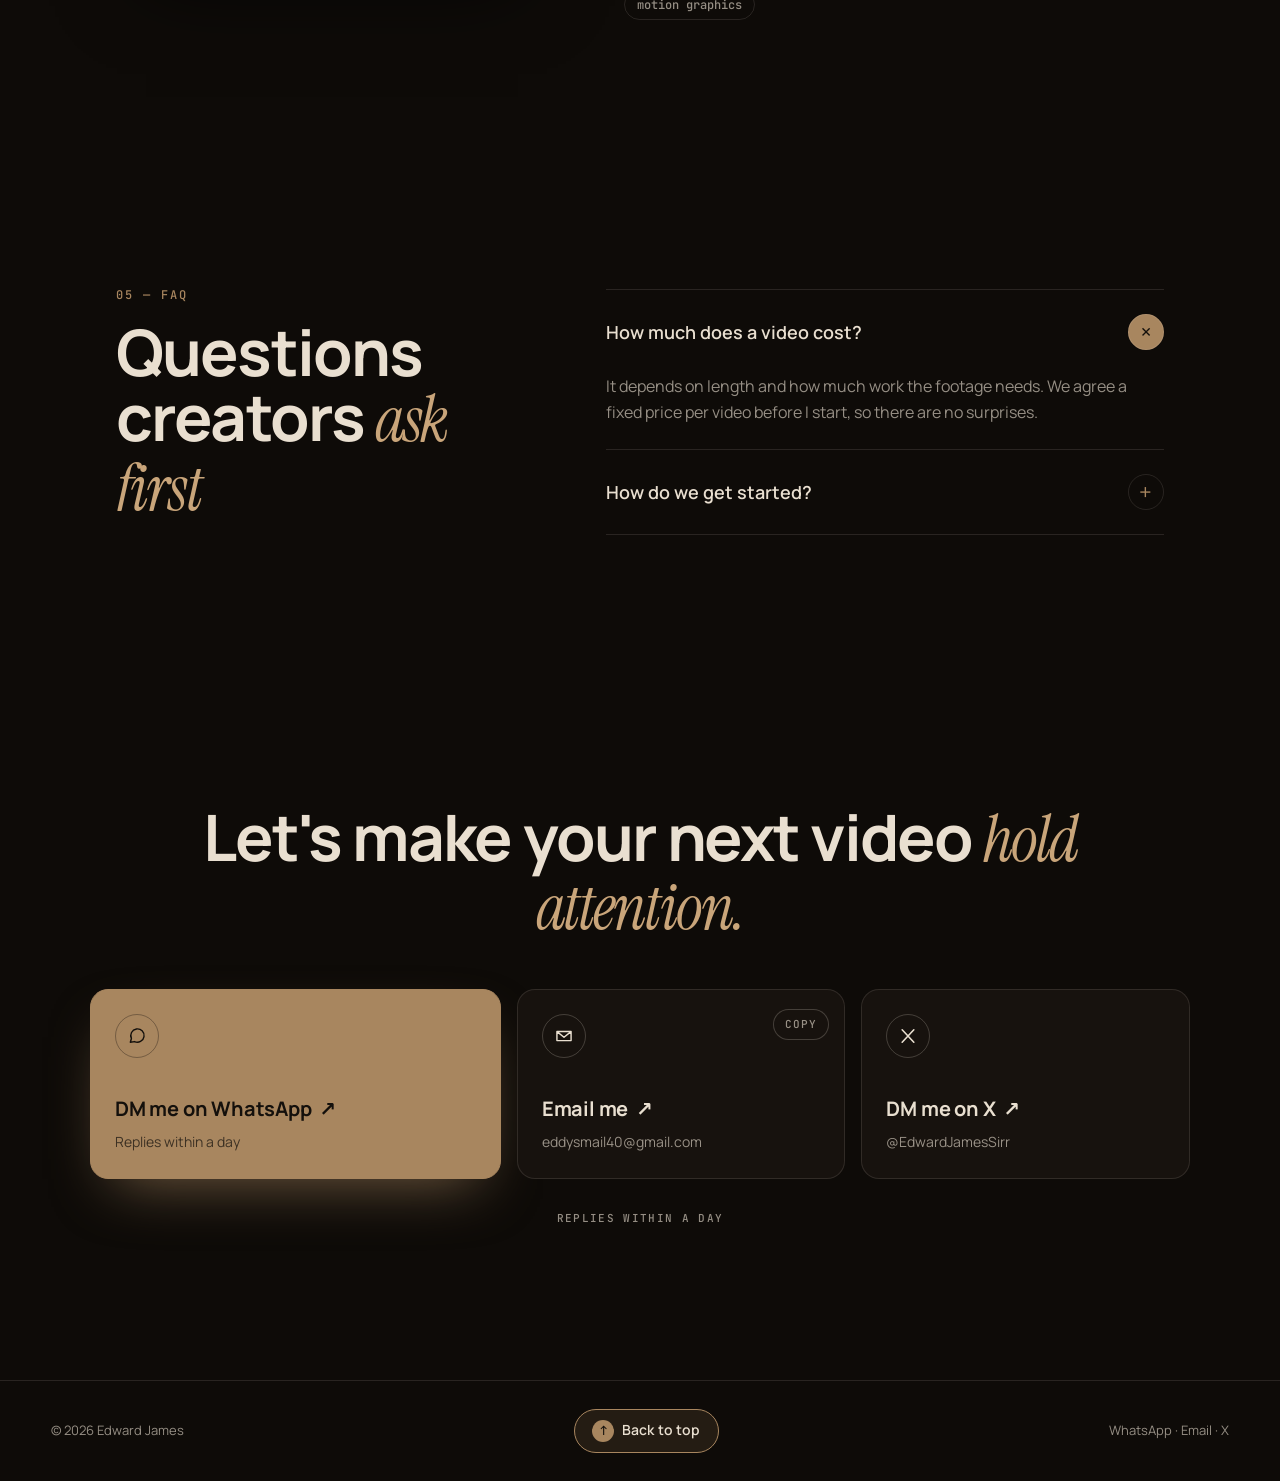
==== commit c5cf5923: "Add files via upload" ====
--- a/index.html
+++ b/index.html
@@ -37,7 +37,7 @@
    "@id": "#person",
    "name": "Edward James",
    "jobTitle": "Video Editor",
-   "description": "Video editor with three years of experience editing YouTube vlogs, live-stream and dating content. Edits long-form videos and reels for Kyrikouts, a 30K-subscriber travel vlogger.",
+   "description": "Video editor with three years of experience editing YouTube vlogs, live-stream and dating content. Edits long-form videos and reels for Kyrikouts, a 40K-subscriber travel vlogger.",
    "email": "mailto:eddysmail40@gmail.com",
    "sameAs": [
     "https://x.com/EdwardJamesSirr"
@@ -172,8 +172,8 @@
   </div>
 
   <div class="panel" id="panel-long" role="tabpanel" aria-labelledby="tab-long">
-    <header class="sec-head"><h2>Long-<em>form</em></h2><p class="lede">YouTube vlogs for a 30K-subscriber travel and dating channel. Story first, pacing that holds, 9–12 minutes that feel short.</p></header>
-    <p class="channel"><span class="ch-dot"></span>Kyrikouts <span>· 30K subscribers on YouTube</span></p>
+    <header class="sec-head"><h2>Long-<em>form</em></h2><p class="lede">YouTube vlogs for a 40K-subscriber travel and dating channel. Story first, pacing that holds, 9–12 minutes that feel short.</p></header>
+    <p class="channel"><span class="ch-dot"></span>Kyrikouts <span>· 40K subscribers on YouTube</span></p>
     <div class="yt-grid">
       <figure class="yt" data-id="gHMUC5wiWVQ" data-title="The Girls In Greece Are…" data-meta="368K views"><button class="yt-play" type="button" aria-label="Play The Girls In Greece Are…"><img src="https://i.ytimg.com/vi_webp/gHMUC5wiWVQ/maxresdefault.webp" alt="Thumbnail for “The Girls In Greece Are…”: a curly-haired man hugged by a smiling blonde woman on a city street at night" width="1280" height="720" loading="lazy" decoding="async"><span class="play"><svg><use href="#i-play"/></svg></span><span class="yt-len">12:02</span></button><figcaption><b>The Girls In Greece Are…</b><span>368K views</span></figcaption></figure>
       <figure class="yt" data-id="cACDDoXL3iA" data-title="Finding My Wife In Brazil Carnival" data-meta="220K views"><button class="yt-play" type="button" aria-label="Play Finding My Wife In Brazil Carnival"><img src="https://i.ytimg.com/vi/cACDDoXL3iA/hqdefault.jpg" alt="Thumbnail for “Finding My Wife In Brazil Carnival”: a man in a cap kissing a woman in a crowded carnival street party" width="480" height="360" loading="lazy" decoding="async"><span class="play"><svg><use href="#i-play"/></svg></span><span class="yt-len">11:18</span></button><figcaption><b>Finding My Wife In Brazil Carnival</b><span>220K views</span></figcaption></figure>
@@ -205,7 +205,7 @@
 <section class="receipts" id="receipts">
   <header class="sec-head"><p class="kicker">02 — Receipts</p><h2>Numbers, <em>not promises</em></h2></header>
   <div class="receipt-grid">
-    <article class="card glow"><p class="big" data-count>704K+</p><p>YouTube views on five long-form vlogs I edited. The top one alone: 368K.</p><p class="meta">Kyrikouts · YouTube · 30K subscribers</p></article>
+    <article class="card glow"><p class="big" data-count>704K+</p><p>YouTube views on five long-form vlogs I edited. The top one alone: 368K.</p><p class="meta">Kyrikouts · YouTube · 40K subscribers</p></article>
     <article class="card glow"><p class="big" data-count>580K+</p><p>views from my top five reels. The best one alone: 166K.</p><p class="meta">Kyrikouts · Instagram</p></article>
     <article class="card glow"><p class="big" data-count>368K</p><p>views on a single 12-minute vlog I cut.</p><p class="meta">Kyrikouts · YouTube</p></article>
     <article class="card glow"><p class="big big-land" data-count data-decimals="1" data-dur="1700">1.8M+</p><p>views in total across my long-form and short-form edits.</p><p class="meta">YouTube + Instagram combined</p></article>
@@ -229,7 +229,7 @@
   <div class="about-copy">
     <p class="kicker">04 — About</p>
     <h2>Hey, I'm <em>James.</em></h2>
-    <p>I've been editing for three years: YouTube vlogs, live-stream and dating content. I cut long-form and reels for Kyrikouts, a 30K-subscriber travel vlogger, up to five reels a day, with every frame checked before it goes out.</p>
+    <p>I've been editing for three years: YouTube vlogs, live-stream and dating content. I cut long-form and reels for Kyrikouts, a 40K-subscriber travel vlogger, up to five reels a day, with every frame checked before it goes out.</p>
     <p>Long-form is where I tell the story: a 10-minute vlog has to earn every minute. Short-form is where I win the first second. On the side I'm learning motion graphics, so I can add a clean title or an animated moment when a video needs one.</p>
     <p>My rule is simple: sophisticated, not sparkly. Everything on screen has to earn its place, and has to keep people watching.</p>
     <ul class="chips"><li>Long-form</li><li>Short-form</li><li>DaVinci Resolve</li><li>Captions &amp; sound</li><li>motion graphics</li></ul>
